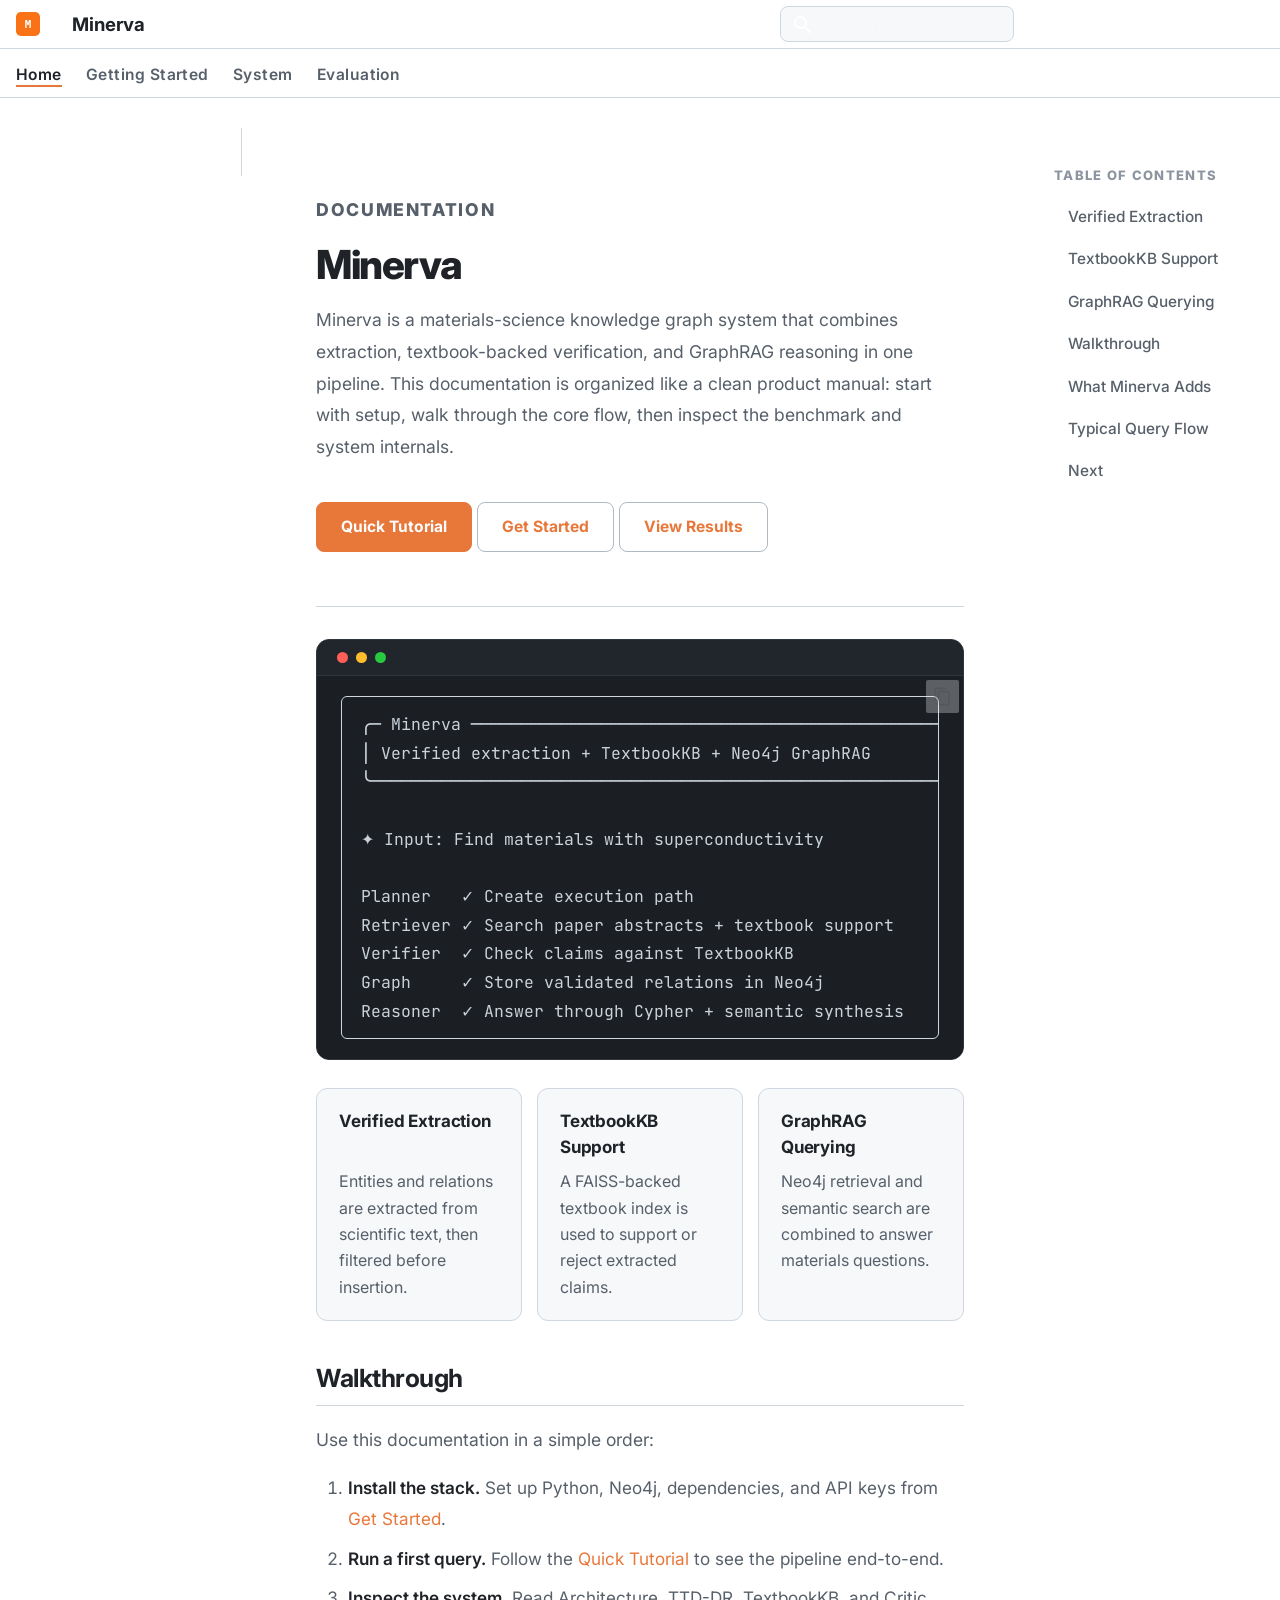
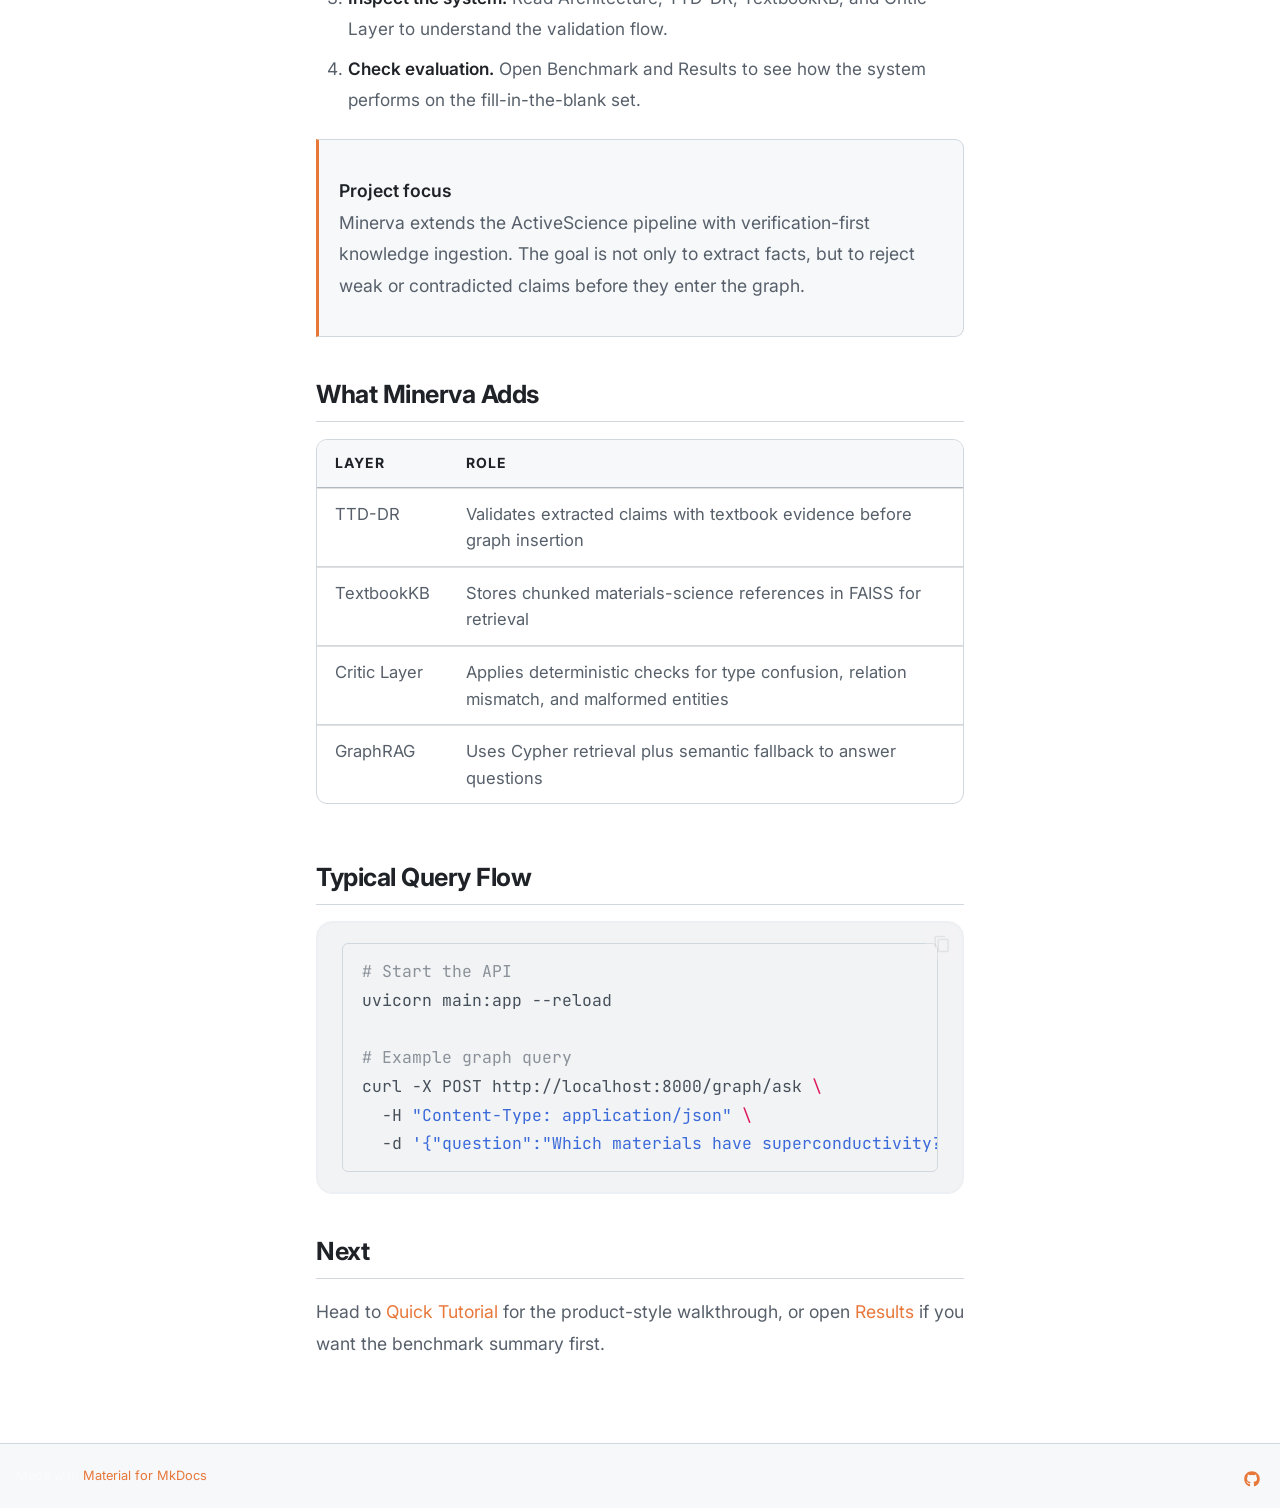
==== index.html @ 047b5519 "Deployed ece3af3 with MkDocs version: 1.6.1" ====
<!doctype html>
<html lang="en" class="no-js">
  <head>
    
      <meta charset="utf-8">
      <meta name="viewport" content="width=device-width,initial-scale=1">
      
        <meta name="description" content="Materials Science Knowledge Graph System">
      
      
      
        <link rel="canonical" href="https://snsevval.github.io/minerva-doc2-/">
      
      
      
        <link rel="next" href="quickstart/">
      
      
        
      
      
      <link rel="icon" href="assets/logo.svg">
      <meta name="generator" content="mkdocs-1.6.1, mkdocs-material-9.7.6">
    
    
      
        <title>Minerva</title>
      
    
    
      <link rel="stylesheet" href="assets/stylesheets/main.484c7ddc.min.css">
      
        
        <link rel="stylesheet" href="assets/stylesheets/palette.ab4e12ef.min.css">
      
      


    
    
      
    
    
      
        
        
        <link rel="preconnect" href="https://fonts.gstatic.com" crossorigin>
        <link rel="stylesheet" href="https://fonts.googleapis.com/css?family=Inter:300,300i,400,400i,700,700i%7CJetBrains+Mono:400,400i,700,700i&display=fallback">
        <style>:root{--md-text-font:"Inter";--md-code-font:"JetBrains Mono"}</style>
      
    
    
      <link rel="stylesheet" href="stylesheets/extra.css">
    
    <script>__md_scope=new URL(".",location),__md_hash=e=>[...e].reduce(((e,_)=>(e<<5)-e+_.charCodeAt(0)),0),__md_get=(e,_=localStorage,t=__md_scope)=>JSON.parse(_.getItem(t.pathname+"."+e)),__md_set=(e,_,t=localStorage,a=__md_scope)=>{try{t.setItem(a.pathname+"."+e,JSON.stringify(_))}catch(e){}}</script>
    
      

    
    
  </head>
  
  
    
    
      
    
    
    
    
    <body dir="ltr" data-md-color-scheme="default" data-md-color-primary="deep-orange" data-md-color-accent="deep-orange">
  
    
    <input class="md-toggle" data-md-toggle="drawer" type="checkbox" id="__drawer" autocomplete="off">
    <input class="md-toggle" data-md-toggle="search" type="checkbox" id="__search" autocomplete="off">
    <label class="md-overlay" for="__drawer"></label>
    <div data-md-component="skip">
      
        
        <a href="#minerva" class="md-skip">
          Skip to content
        </a>
      
    </div>
    <div data-md-component="announce">
      
    </div>
    
    
      

<header class="md-header" data-md-component="header">
  <nav class="md-header__inner md-grid" aria-label="Header">
    <a href="." title="Minerva" class="md-header__button md-logo" aria-label="Minerva" data-md-component="logo">
      
  <img src="assets/logo.svg" alt="logo">

    </a>
    <label class="md-header__button md-icon" for="__drawer">
      
      <svg xmlns="http://www.w3.org/2000/svg" viewBox="0 0 24 24"><path d="M3 6h18v2H3zm0 5h18v2H3zm0 5h18v2H3z"/></svg>
    </label>
    <div class="md-header__title" data-md-component="header-title">
      <div class="md-header__ellipsis">
        <div class="md-header__topic">
          <span class="md-ellipsis">
            Minerva
          </span>
        </div>
        <div class="md-header__topic" data-md-component="header-topic">
          <span class="md-ellipsis">
            
              Home
            
          </span>
        </div>
      </div>
    </div>
    
      
        <form class="md-header__option" data-md-component="palette">
  
    
    
    
    <input class="md-option" data-md-color-media="" data-md-color-scheme="default" data-md-color-primary="deep-orange" data-md-color-accent="deep-orange"  aria-label="Switch to dark mode"  type="radio" name="__palette" id="__palette_0">
    
      <label class="md-header__button md-icon" title="Switch to dark mode" for="__palette_1" hidden>
        <svg xmlns="http://www.w3.org/2000/svg" viewBox="0 0 24 24"><path d="M12 18c-.89 0-1.74-.2-2.5-.55C11.56 16.5 13 14.42 13 12s-1.44-4.5-3.5-5.45C10.26 6.2 11.11 6 12 6a6 6 0 0 1 6 6 6 6 0 0 1-6 6m8-9.31V4h-4.69L12 .69 8.69 4H4v4.69L.69 12 4 15.31V20h4.69L12 23.31 15.31 20H20v-4.69L23.31 12z"/></svg>
      </label>
    
  
    
    
    
    <input class="md-option" data-md-color-media="" data-md-color-scheme="slate" data-md-color-primary="deep-orange" data-md-color-accent="deep-orange"  aria-label="Switch to light mode"  type="radio" name="__palette" id="__palette_1">
    
      <label class="md-header__button md-icon" title="Switch to light mode" for="__palette_0" hidden>
        <svg xmlns="http://www.w3.org/2000/svg" viewBox="0 0 24 24"><path d="M12 8a4 4 0 0 0-4 4 4 4 0 0 0 4 4 4 4 0 0 0 4-4 4 4 0 0 0-4-4m0 10a6 6 0 0 1-6-6 6 6 0 0 1 6-6 6 6 0 0 1 6 6 6 6 0 0 1-6 6m8-9.31V4h-4.69L12 .69 8.69 4H4v4.69L.69 12 4 15.31V20h4.69L12 23.31 15.31 20H20v-4.69L23.31 12z"/></svg>
      </label>
    
  
</form>
      
    
    
      <script>var palette=__md_get("__palette");if(palette&&palette.color){if("(prefers-color-scheme)"===palette.color.media){var media=matchMedia("(prefers-color-scheme: light)"),input=document.querySelector(media.matches?"[data-md-color-media='(prefers-color-scheme: light)']":"[data-md-color-media='(prefers-color-scheme: dark)']");palette.color.media=input.getAttribute("data-md-color-media"),palette.color.scheme=input.getAttribute("data-md-color-scheme"),palette.color.primary=input.getAttribute("data-md-color-primary"),palette.color.accent=input.getAttribute("data-md-color-accent")}for(var[key,value]of Object.entries(palette.color))document.body.setAttribute("data-md-color-"+key,value)}</script>
    
    
    
      
      
        <label class="md-header__button md-icon" for="__search">
          
          <svg xmlns="http://www.w3.org/2000/svg" viewBox="0 0 24 24"><path d="M9.5 3A6.5 6.5 0 0 1 16 9.5c0 1.61-.59 3.09-1.56 4.23l.27.27h.79l5 5-1.5 1.5-5-5v-.79l-.27-.27A6.52 6.52 0 0 1 9.5 16 6.5 6.5 0 0 1 3 9.5 6.5 6.5 0 0 1 9.5 3m0 2C7 5 5 7 5 9.5S7 14 9.5 14 14 12 14 9.5 12 5 9.5 5"/></svg>
        </label>
        <div class="md-search" data-md-component="search" role="dialog">
  <label class="md-search__overlay" for="__search"></label>
  <div class="md-search__inner" role="search">
    <form class="md-search__form" name="search">
      <input type="text" class="md-search__input" name="query" aria-label="Search" placeholder="Search" autocapitalize="off" autocorrect="off" autocomplete="off" spellcheck="false" data-md-component="search-query" required>
      <label class="md-search__icon md-icon" for="__search">
        
        <svg xmlns="http://www.w3.org/2000/svg" viewBox="0 0 24 24"><path d="M9.5 3A6.5 6.5 0 0 1 16 9.5c0 1.61-.59 3.09-1.56 4.23l.27.27h.79l5 5-1.5 1.5-5-5v-.79l-.27-.27A6.52 6.52 0 0 1 9.5 16 6.5 6.5 0 0 1 3 9.5 6.5 6.5 0 0 1 9.5 3m0 2C7 5 5 7 5 9.5S7 14 9.5 14 14 12 14 9.5 12 5 9.5 5"/></svg>
        
        <svg xmlns="http://www.w3.org/2000/svg" viewBox="0 0 24 24"><path d="M20 11v2H8l5.5 5.5-1.42 1.42L4.16 12l7.92-7.92L13.5 5.5 8 11z"/></svg>
      </label>
      <nav class="md-search__options" aria-label="Search">
        
        <button type="reset" class="md-search__icon md-icon" title="Clear" aria-label="Clear" tabindex="-1">
          
          <svg xmlns="http://www.w3.org/2000/svg" viewBox="0 0 24 24"><path d="M19 6.41 17.59 5 12 10.59 6.41 5 5 6.41 10.59 12 5 17.59 6.41 19 12 13.41 17.59 19 19 17.59 13.41 12z"/></svg>
        </button>
      </nav>
      
        <div class="md-search__suggest" data-md-component="search-suggest"></div>
      
    </form>
    <div class="md-search__output">
      <div class="md-search__scrollwrap" tabindex="0" data-md-scrollfix>
        <div class="md-search-result" data-md-component="search-result">
          <div class="md-search-result__meta">
            Initializing search
          </div>
          <ol class="md-search-result__list" role="presentation"></ol>
        </div>
      </div>
    </div>
  </div>
</div>
      
    
    
      <div class="md-header__source">
        <a href="https://github.com/snsevval/scientific-literature-knowledge-graph" title="Go to repository" class="md-source" data-md-component="source">
  <div class="md-source__icon md-icon">
    
    <svg xmlns="http://www.w3.org/2000/svg" viewBox="0 0 448 512"><!--! Font Awesome Free 7.1.0 by @fontawesome - https://fontawesome.com License - https://fontawesome.com/license/free (Icons: CC BY 4.0, Fonts: SIL OFL 1.1, Code: MIT License) Copyright 2025 Fonticons, Inc.--><path d="M439.6 236.1 244 40.5c-5.4-5.5-12.8-8.5-20.4-8.5s-15 3-20.4 8.4L162.5 81l51.5 51.5c27.1-9.1 52.7 16.8 43.4 43.7l49.7 49.7c34.2-11.8 61.2 31 35.5 56.7-26.5 26.5-70.2-2.9-56-37.3L240.3 199v121.9c25.3 12.5 22.3 41.8 9.1 55-6.4 6.4-15.2 10.1-24.3 10.1s-17.8-3.6-24.3-10.1c-17.6-17.6-11.1-46.9 11.2-56v-123c-20.8-8.5-24.6-30.7-18.6-45L142.6 101 8.5 235.1C3 240.6 0 247.9 0 255.5s3 15 8.5 20.4l195.6 195.7c5.4 5.4 12.7 8.4 20.4 8.4s15-3 20.4-8.4l194.7-194.7c5.4-5.4 8.4-12.8 8.4-20.4s-3-15-8.4-20.4"/></svg>
  </div>
  <div class="md-source__repository">
    snsevval/minerva
  </div>
</a>
      </div>
    
  </nav>
  
</header>
    
    <div class="md-container" data-md-component="container">
      
      
        
          
            
<nav class="md-tabs" aria-label="Tabs" data-md-component="tabs">
  <div class="md-grid">
    <ul class="md-tabs__list">
      
        
  
  
  
    
  
  
    <li class="md-tabs__item md-tabs__item--active">
      <a href="." class="md-tabs__link">
        
  
  
    
  
  Home

      </a>
    </li>
  

      
        
  
  
  
  
    
    
      <li class="md-tabs__item">
        <a href="quickstart/" class="md-tabs__link">
          
  
  
  Getting Started

        </a>
      </li>
    
  

      
        
  
  
  
  
    
    
      <li class="md-tabs__item">
        <a href="system/architecture/" class="md-tabs__link">
          
  
  
  System

        </a>
      </li>
    
  

      
        
  
  
  
  
    
    
      <li class="md-tabs__item">
        <a href="evaluation/benchmark/" class="md-tabs__link">
          
  
  
  Evaluation

        </a>
      </li>
    
  

      
    </ul>
  </div>
</nav>
          
        
      
      <main class="md-main" data-md-component="main">
        <div class="md-main__inner md-grid">
          
            
              
              <div class="md-sidebar md-sidebar--primary" data-md-component="sidebar" data-md-type="navigation" >
                <div class="md-sidebar__scrollwrap">
                  <div class="md-sidebar__inner">
                    


  


<nav class="md-nav md-nav--primary md-nav--lifted" aria-label="Navigation" data-md-level="0">
  <label class="md-nav__title" for="__drawer">
    <a href="." title="Minerva" class="md-nav__button md-logo" aria-label="Minerva" data-md-component="logo">
      
  <img src="assets/logo.svg" alt="logo">

    </a>
    Minerva
  </label>
  
    <div class="md-nav__source">
      <a href="https://github.com/snsevval/scientific-literature-knowledge-graph" title="Go to repository" class="md-source" data-md-component="source">
  <div class="md-source__icon md-icon">
    
    <svg xmlns="http://www.w3.org/2000/svg" viewBox="0 0 448 512"><!--! Font Awesome Free 7.1.0 by @fontawesome - https://fontawesome.com License - https://fontawesome.com/license/free (Icons: CC BY 4.0, Fonts: SIL OFL 1.1, Code: MIT License) Copyright 2025 Fonticons, Inc.--><path d="M439.6 236.1 244 40.5c-5.4-5.5-12.8-8.5-20.4-8.5s-15 3-20.4 8.4L162.5 81l51.5 51.5c27.1-9.1 52.7 16.8 43.4 43.7l49.7 49.7c34.2-11.8 61.2 31 35.5 56.7-26.5 26.5-70.2-2.9-56-37.3L240.3 199v121.9c25.3 12.5 22.3 41.8 9.1 55-6.4 6.4-15.2 10.1-24.3 10.1s-17.8-3.6-24.3-10.1c-17.6-17.6-11.1-46.9 11.2-56v-123c-20.8-8.5-24.6-30.7-18.6-45L142.6 101 8.5 235.1C3 240.6 0 247.9 0 255.5s3 15 8.5 20.4l195.6 195.7c5.4 5.4 12.7 8.4 20.4 8.4s15-3 20.4-8.4l194.7-194.7c5.4-5.4 8.4-12.8 8.4-20.4s-3-15-8.4-20.4"/></svg>
  </div>
  <div class="md-source__repository">
    snsevval/minerva
  </div>
</a>
    </div>
  
  <ul class="md-nav__list" data-md-scrollfix>
    
      
      
  
  
    
  
  
  
    <li class="md-nav__item md-nav__item--active">
      
      <input class="md-nav__toggle md-toggle" type="checkbox" id="__toc">
      
      
        
      
      
        <label class="md-nav__link md-nav__link--active" for="__toc">
          
  
  
  <span class="md-ellipsis">
    
  
    Home
  

    
  </span>
  
  

          <span class="md-nav__icon md-icon"></span>
        </label>
      
      <a href="." class="md-nav__link md-nav__link--active">
        
  
  
  <span class="md-ellipsis">
    
  
    Home
  

    
  </span>
  
  

      </a>
      
        

<nav class="md-nav md-nav--secondary" aria-label="Table of contents">
  
  
  
    
  
  
    <label class="md-nav__title" for="__toc">
      <span class="md-nav__icon md-icon"></span>
      Table of contents
    </label>
    <ul class="md-nav__list" data-md-component="toc" data-md-scrollfix>
      
        <li class="md-nav__item">
  <a href="#verified-extraction" class="md-nav__link">
    <span class="md-ellipsis">
      
        Verified Extraction
      
    </span>
  </a>
  
</li>
      
        <li class="md-nav__item">
  <a href="#textbookkb-support" class="md-nav__link">
    <span class="md-ellipsis">
      
        TextbookKB Support
      
    </span>
  </a>
  
</li>
      
        <li class="md-nav__item">
  <a href="#graphrag-querying" class="md-nav__link">
    <span class="md-ellipsis">
      
        GraphRAG Querying
      
    </span>
  </a>
  
</li>
      
        <li class="md-nav__item">
  <a href="#walkthrough" class="md-nav__link">
    <span class="md-ellipsis">
      
        Walkthrough
      
    </span>
  </a>
  
</li>
      
        <li class="md-nav__item">
  <a href="#what-minerva-adds" class="md-nav__link">
    <span class="md-ellipsis">
      
        What Minerva Adds
      
    </span>
  </a>
  
</li>
      
        <li class="md-nav__item">
  <a href="#typical-query-flow" class="md-nav__link">
    <span class="md-ellipsis">
      
        Typical Query Flow
      
    </span>
  </a>
  
</li>
      
        <li class="md-nav__item">
  <a href="#next" class="md-nav__link">
    <span class="md-ellipsis">
      
        Next
      
    </span>
  </a>
  
</li>
      
    </ul>
  
</nav>
      
    </li>
  

    
      
      
  
  
  
  
    
    
    
    
      
      
        
      
    
    
    <li class="md-nav__item md-nav__item--nested">
      
        
        
          
        
        <input class="md-nav__toggle md-toggle md-toggle--indeterminate" type="checkbox" id="__nav_2" >
        
          
          <label class="md-nav__link" for="__nav_2" id="__nav_2_label" tabindex="0">
            
  
  
  <span class="md-ellipsis">
    
  
    Getting Started
  

    
  </span>
  
  

            <span class="md-nav__icon md-icon"></span>
          </label>
        
        <nav class="md-nav" data-md-level="1" aria-labelledby="__nav_2_label" aria-expanded="false">
          <label class="md-nav__title" for="__nav_2">
            <span class="md-nav__icon md-icon"></span>
            
  
    Getting Started
  

          </label>
          <ul class="md-nav__list" data-md-scrollfix>
            
              
                
  
  
  
  
    <li class="md-nav__item">
      <a href="quickstart/" class="md-nav__link">
        
  
  
  <span class="md-ellipsis">
    
  
    Quick Start
  

    
  </span>
  
  

      </a>
    </li>
  

              
            
              
                
  
  
  
  
    <li class="md-nav__item">
      <a href="installation/" class="md-nav__link">
        
  
  
  <span class="md-ellipsis">
    
  
    Installation
  

    
  </span>
  
  

      </a>
    </li>
  

              
            
          </ul>
        </nav>
      
    </li>
  

    
      
      
  
  
  
  
    
    
    
    
      
      
        
      
    
    
    <li class="md-nav__item md-nav__item--nested">
      
        
        
          
        
        <input class="md-nav__toggle md-toggle md-toggle--indeterminate" type="checkbox" id="__nav_3" >
        
          
          <label class="md-nav__link" for="__nav_3" id="__nav_3_label" tabindex="0">
            
  
  
  <span class="md-ellipsis">
    
  
    System
  

    
  </span>
  
  

            <span class="md-nav__icon md-icon"></span>
          </label>
        
        <nav class="md-nav" data-md-level="1" aria-labelledby="__nav_3_label" aria-expanded="false">
          <label class="md-nav__title" for="__nav_3">
            <span class="md-nav__icon md-icon"></span>
            
  
    System
  

          </label>
          <ul class="md-nav__list" data-md-scrollfix>
            
              
                
  
  
  
  
    <li class="md-nav__item">
      <a href="system/architecture/" class="md-nav__link">
        
  
  
  <span class="md-ellipsis">
    
  
    Architecture
  

    
  </span>
  
  

      </a>
    </li>
  

              
            
              
                
  
  
  
  
    <li class="md-nav__item">
      <a href="system/ttddr/" class="md-nav__link">
        
  
  
  <span class="md-ellipsis">
    
  
    TTD-DR
  

    
  </span>
  
  

      </a>
    </li>
  

              
            
              
                
  
  
  
  
    <li class="md-nav__item">
      <a href="system/textbookkb/" class="md-nav__link">
        
  
  
  <span class="md-ellipsis">
    
  
    TextbookKB
  

    
  </span>
  
  

      </a>
    </li>
  

              
            
              
                
  
  
  
  
    <li class="md-nav__item">
      <a href="system/critic/" class="md-nav__link">
        
  
  
  <span class="md-ellipsis">
    
  
    Critic Layer
  

    
  </span>
  
  

      </a>
    </li>
  

              
            
          </ul>
        </nav>
      
    </li>
  

    
      
      
  
  
  
  
    
    
    
    
      
      
        
      
    
    
    <li class="md-nav__item md-nav__item--nested">
      
        
        
          
        
        <input class="md-nav__toggle md-toggle md-toggle--indeterminate" type="checkbox" id="__nav_4" >
        
          
          <label class="md-nav__link" for="__nav_4" id="__nav_4_label" tabindex="0">
            
  
  
  <span class="md-ellipsis">
    
  
    Evaluation
  

    
  </span>
  
  

            <span class="md-nav__icon md-icon"></span>
          </label>
        
        <nav class="md-nav" data-md-level="1" aria-labelledby="__nav_4_label" aria-expanded="false">
          <label class="md-nav__title" for="__nav_4">
            <span class="md-nav__icon md-icon"></span>
            
  
    Evaluation
  

          </label>
          <ul class="md-nav__list" data-md-scrollfix>
            
              
                
  
  
  
  
    <li class="md-nav__item">
      <a href="evaluation/benchmark/" class="md-nav__link">
        
  
  
  <span class="md-ellipsis">
    
  
    Benchmark
  

    
  </span>
  
  

      </a>
    </li>
  

              
            
              
                
  
  
  
  
    <li class="md-nav__item">
      <a href="evaluation/results/" class="md-nav__link">
        
  
  
  <span class="md-ellipsis">
    
  
    Results
  

    
  </span>
  
  

      </a>
    </li>
  

              
            
              
                
  
  
  
  
    <li class="md-nav__item">
      <a href="evaluation/dataset/" class="md-nav__link">
        
  
  
  <span class="md-ellipsis">
    
  
    Dataset
  

    
  </span>
  
  

      </a>
    </li>
  

              
            
          </ul>
        </nav>
      
    </li>
  

    
  </ul>
</nav>
                  </div>
                </div>
              </div>
            
            
              
              <div class="md-sidebar md-sidebar--secondary" data-md-component="sidebar" data-md-type="toc" >
                <div class="md-sidebar__scrollwrap">
                  <div class="md-sidebar__inner">
                    

<nav class="md-nav md-nav--secondary" aria-label="Table of contents">
  
  
  
    
  
  
    <label class="md-nav__title" for="__toc">
      <span class="md-nav__icon md-icon"></span>
      Table of contents
    </label>
    <ul class="md-nav__list" data-md-component="toc" data-md-scrollfix>
      
        <li class="md-nav__item">
  <a href="#verified-extraction" class="md-nav__link">
    <span class="md-ellipsis">
      
        Verified Extraction
      
    </span>
  </a>
  
</li>
      
        <li class="md-nav__item">
  <a href="#textbookkb-support" class="md-nav__link">
    <span class="md-ellipsis">
      
        TextbookKB Support
      
    </span>
  </a>
  
</li>
      
        <li class="md-nav__item">
  <a href="#graphrag-querying" class="md-nav__link">
    <span class="md-ellipsis">
      
        GraphRAG Querying
      
    </span>
  </a>
  
</li>
      
        <li class="md-nav__item">
  <a href="#walkthrough" class="md-nav__link">
    <span class="md-ellipsis">
      
        Walkthrough
      
    </span>
  </a>
  
</li>
      
        <li class="md-nav__item">
  <a href="#what-minerva-adds" class="md-nav__link">
    <span class="md-ellipsis">
      
        What Minerva Adds
      
    </span>
  </a>
  
</li>
      
        <li class="md-nav__item">
  <a href="#typical-query-flow" class="md-nav__link">
    <span class="md-ellipsis">
      
        Typical Query Flow
      
    </span>
  </a>
  
</li>
      
        <li class="md-nav__item">
  <a href="#next" class="md-nav__link">
    <span class="md-ellipsis">
      
        Next
      
    </span>
  </a>
  
</li>
      
    </ul>
  
</nav>
                  </div>
                </div>
              </div>
            
          
          
            <div class="md-content" data-md-component="content">
              
              <article class="md-content__inner md-typeset">
                
                  



<div class="hero-doc">
<div class="hero-doc__eyebrow">
<p>Documentation</p>
</div>
<h1 id="minerva">Minerva<a class="headerlink" href="#minerva" title="Permanent link">&para;</a></h1>
<div class="hero-doc__lead">
<p>Minerva is a materials-science knowledge graph system that combines extraction, textbook-backed verification, and GraphRAG reasoning in one pipeline. This documentation is organized like a clean product manual: start with setup, walk through the core flow, then inspect the benchmark and system internals.</p>
</div>
<div class="doc-actions">
<p><a class="doc-btn doc-btn--primary" href="quickstart/">Quick Tutorial</a>
<a class="doc-btn" href="installation/">Get Started</a>
<a class="doc-btn" href="evaluation/results/">View Results</a></p>
</div>
</div>
<div class="terminal-card">
<div class="terminal-card__bar">
<span class="terminal-dot terminal-dot--warm"></span>
<span class="terminal-dot terminal-dot--hot"></span>
<span class="terminal-dot terminal-dot--dark"></span>
</div>
<div class="highlight"><pre><span></span><code><a id="__codelineno-0-1" name="__codelineno-0-1" href="#__codelineno-0-1"></a>╭─ Minerva ───────────────────────────────────────────────────────────────╮
<a id="__codelineno-0-2" name="__codelineno-0-2" href="#__codelineno-0-2"></a>│ Verified extraction + TextbookKB + Neo4j GraphRAG                     │
<a id="__codelineno-0-3" name="__codelineno-0-3" href="#__codelineno-0-3"></a>╰─────────────────────────────────────────────────────────────────────────╯
<a id="__codelineno-0-4" name="__codelineno-0-4" href="#__codelineno-0-4"></a>
<a id="__codelineno-0-5" name="__codelineno-0-5" href="#__codelineno-0-5"></a>✦ Input: Find materials with superconductivity
<a id="__codelineno-0-6" name="__codelineno-0-6" href="#__codelineno-0-6"></a>
<a id="__codelineno-0-7" name="__codelineno-0-7" href="#__codelineno-0-7"></a>Planner   ✓ Create execution path
<a id="__codelineno-0-8" name="__codelineno-0-8" href="#__codelineno-0-8"></a>Retriever ✓ Search paper abstracts + textbook support
<a id="__codelineno-0-9" name="__codelineno-0-9" href="#__codelineno-0-9"></a>Verifier  ✓ Check claims against TextbookKB
<a id="__codelineno-0-10" name="__codelineno-0-10" href="#__codelineno-0-10"></a>Graph     ✓ Store validated relations in Neo4j
<a id="__codelineno-0-11" name="__codelineno-0-11" href="#__codelineno-0-11"></a>Reasoner  ✓ Answer through Cypher + semantic synthesis
</code></pre></div>
</div>
<div class="quick-grid">
<div class="quick-card">
<h3 id="verified-extraction">Verified Extraction<a class="headerlink" href="#verified-extraction" title="Permanent link">&para;</a></h3>
<p>Entities and relations are extracted from scientific text, then filtered before insertion.</p>
</div>
<div class="quick-card">
<h3 id="textbookkb-support">TextbookKB Support<a class="headerlink" href="#textbookkb-support" title="Permanent link">&para;</a></h3>
<p>A FAISS-backed textbook index is used to support or reject extracted claims.</p>
</div>
<div class="quick-card">
<h3 id="graphrag-querying">GraphRAG Querying<a class="headerlink" href="#graphrag-querying" title="Permanent link">&para;</a></h3>
<p>Neo4j retrieval and semantic search are combined to answer materials questions.</p>
</div>
</div>
<h2 id="walkthrough">Walkthrough<a class="headerlink" href="#walkthrough" title="Permanent link">&para;</a></h2>
<p>Use this documentation in a simple order:</p>
<ol class="walk-list">
<li><strong>Install the stack.</strong> Set up Python, Neo4j, dependencies, and API keys from <a href="installation.md">Get Started</a>.</li>
<li><strong>Run a first query.</strong> Follow the <a href="quickstart.md">Quick Tutorial</a> to see the pipeline end-to-end.</li>
<li><strong>Inspect the system.</strong> Read Architecture, TTD-DR, TextbookKB, and Critic Layer to understand the validation flow.</li>
<li><strong>Check evaluation.</strong> Open Benchmark and Results to see how the system performs on the fill-in-the-blank set.</li>
</ol>

<div class="callout-soft">
<p><strong>Project focus</strong><br />
Minerva extends the ActiveScience pipeline with verification-first knowledge ingestion. The goal is not only to extract facts, but to reject weak or contradicted claims before they enter the graph.</p>
</div>
<h2 id="what-minerva-adds">What Minerva Adds<a class="headerlink" href="#what-minerva-adds" title="Permanent link">&para;</a></h2>
<table>
<thead>
<tr>
<th>Layer</th>
<th>Role</th>
</tr>
</thead>
<tbody>
<tr>
<td>TTD-DR</td>
<td>Validates extracted claims with textbook evidence before graph insertion</td>
</tr>
<tr>
<td>TextbookKB</td>
<td>Stores chunked materials-science references in FAISS for retrieval</td>
</tr>
<tr>
<td>Critic Layer</td>
<td>Applies deterministic checks for type confusion, relation mismatch, and malformed entities</td>
</tr>
<tr>
<td>GraphRAG</td>
<td>Uses Cypher retrieval plus semantic fallback to answer questions</td>
</tr>
</tbody>
</table>
<h2 id="typical-query-flow">Typical Query Flow<a class="headerlink" href="#typical-query-flow" title="Permanent link">&para;</a></h2>
<div class="highlight"><pre><span></span><code><a id="__codelineno-1-1" name="__codelineno-1-1" href="#__codelineno-1-1"></a><span class="c1"># Start the API</span>
<a id="__codelineno-1-2" name="__codelineno-1-2" href="#__codelineno-1-2"></a>uvicorn<span class="w"> </span>main:app<span class="w"> </span>--reload
<a id="__codelineno-1-3" name="__codelineno-1-3" href="#__codelineno-1-3"></a>
<a id="__codelineno-1-4" name="__codelineno-1-4" href="#__codelineno-1-4"></a><span class="c1"># Example graph query</span>
<a id="__codelineno-1-5" name="__codelineno-1-5" href="#__codelineno-1-5"></a>curl<span class="w"> </span>-X<span class="w"> </span>POST<span class="w"> </span>http://localhost:8000/graph/ask<span class="w"> </span><span class="se">\</span>
<a id="__codelineno-1-6" name="__codelineno-1-6" href="#__codelineno-1-6"></a><span class="w">  </span>-H<span class="w"> </span><span class="s2">&quot;Content-Type: application/json&quot;</span><span class="w"> </span><span class="se">\</span>
<a id="__codelineno-1-7" name="__codelineno-1-7" href="#__codelineno-1-7"></a><span class="w">  </span>-d<span class="w"> </span><span class="s1">&#39;{&quot;question&quot;:&quot;Which materials have superconductivity?&quot;}&#39;</span>
</code></pre></div>
<h2 id="next">Next<a class="headerlink" href="#next" title="Permanent link">&para;</a></h2>
<p>Head to <a href="quickstart/">Quick Tutorial</a> for the product-style walkthrough, or open <a href="evaluation/results/">Results</a> if you want the benchmark summary first.</p>












                
              </article>
            </div>
          
          
<script>var target=document.getElementById(location.hash.slice(1));target&&target.name&&(target.checked=target.name.startsWith("__tabbed_"))</script>
        </div>
        
          <button type="button" class="md-top md-icon" data-md-component="top" hidden>
  
  <svg xmlns="http://www.w3.org/2000/svg" viewBox="0 0 24 24"><path d="M13 20h-2V8l-5.5 5.5-1.42-1.42L12 4.16l7.92 7.92-1.42 1.42L13 8z"/></svg>
  Back to top
</button>
        
      </main>
      
        <footer class="md-footer">
  
  <div class="md-footer-meta md-typeset">
    <div class="md-footer-meta__inner md-grid">
      <div class="md-copyright">
  
  
    Made with
    <a href="https://squidfunk.github.io/mkdocs-material/" target="_blank" rel="noopener">
      Material for MkDocs
    </a>
  
</div>
      
        
<div class="md-social">
  
    
    
    
    
      
      
    
    <a href="https://github.com/snsevval/scientific-literature-knowledge-graph" target="_blank" rel="noopener" title="github.com" class="md-social__link">
      <svg xmlns="http://www.w3.org/2000/svg" viewBox="0 0 512 512"><!--! Font Awesome Free 7.1.0 by @fontawesome - https://fontawesome.com License - https://fontawesome.com/license/free (Icons: CC BY 4.0, Fonts: SIL OFL 1.1, Code: MIT License) Copyright 2025 Fonticons, Inc.--><path d="M173.9 397.4c0 2-2.3 3.6-5.2 3.6-3.3.3-5.6-1.3-5.6-3.6 0-2 2.3-3.6 5.2-3.6 3-.3 5.6 1.3 5.6 3.6m-31.1-4.5c-.7 2 1.3 4.3 4.3 4.9 2.6 1 5.6 0 6.2-2s-1.3-4.3-4.3-5.2c-2.6-.7-5.5.3-6.2 2.3m44.2-1.7c-2.9.7-4.9 2.6-4.6 4.9.3 2 2.9 3.3 5.9 2.6 2.9-.7 4.9-2.6 4.6-4.6-.3-1.9-3-3.2-5.9-2.9M252.8 8C114.1 8 8 113.3 8 252c0 110.9 69.8 205.8 169.5 239.2 12.8 2.3 17.3-5.6 17.3-12.1 0-6.2-.3-40.4-.3-61.4 0 0-70 15-84.7-29.8 0 0-11.4-29.1-27.8-36.6 0 0-22.9-15.7 1.6-15.4 0 0 24.9 2 38.6 25.8 21.9 38.6 58.6 27.5 72.9 20.9 2.3-16 8.8-27.1 16-33.7-55.9-6.2-112.3-14.3-112.3-110.5 0-27.5 7.6-41.3 23.6-58.9-2.6-6.5-11.1-33.3 2.6-67.9 20.9-6.5 69 27 69 27 20-5.6 41.5-8.5 62.8-8.5s42.8 2.9 62.8 8.5c0 0 48.1-33.6 69-27 13.7 34.7 5.2 61.4 2.6 67.9 16 17.7 25.8 31.5 25.8 58.9 0 96.5-58.9 104.2-114.8 110.5 9.2 7.9 17 22.9 17 46.4 0 33.7-.3 75.4-.3 83.6 0 6.5 4.6 14.4 17.3 12.1C436.2 457.8 504 362.9 504 252 504 113.3 391.5 8 252.8 8M105.2 352.9c-1.3 1-1 3.3.7 5.2 1.6 1.6 3.9 2.3 5.2 1 1.3-1 1-3.3-.7-5.2-1.6-1.6-3.9-2.3-5.2-1m-10.8-8.1c-.7 1.3.3 2.9 2.3 3.9 1.6 1 3.6.7 4.3-.7.7-1.3-.3-2.9-2.3-3.9-2-.6-3.6-.3-4.3.7m32.4 35.6c-1.6 1.3-1 4.3 1.3 6.2 2.3 2.3 5.2 2.6 6.5 1 1.3-1.3.7-4.3-1.3-6.2-2.2-2.3-5.2-2.6-6.5-1m-11.4-14.7c-1.6 1-1.6 3.6 0 5.9s4.3 3.3 5.6 2.3c1.6-1.3 1.6-3.9 0-6.2-1.4-2.3-4-3.3-5.6-2"/></svg>
    </a>
  
</div>
      
    </div>
  </div>
</footer>
      
    </div>
    <div class="md-dialog" data-md-component="dialog">
      <div class="md-dialog__inner md-typeset"></div>
    </div>
    
    
    
      
      
      <script id="__config" type="application/json">{"annotate": null, "base": ".", "features": ["navigation.tabs", "navigation.sections", "navigation.expand", "navigation.top", "navigation.instant", "search.highlight", "search.suggest", "content.code.copy", "content.code.annotate", "toc.follow"], "search": "assets/javascripts/workers/search.2c215733.min.js", "tags": null, "translations": {"clipboard.copied": "Copied to clipboard", "clipboard.copy": "Copy to clipboard", "search.result.more.one": "1 more on this page", "search.result.more.other": "# more on this page", "search.result.none": "No matching documents", "search.result.one": "1 matching document", "search.result.other": "# matching documents", "search.result.placeholder": "Type to start searching", "search.result.term.missing": "Missing", "select.version": "Select version"}, "version": null}</script>
    
    
      <script src="assets/javascripts/bundle.79ae519e.min.js"></script>
      
    
  </body>
</html>
---- assets/stylesheets/main.484c7ddc.min.css ----
@charset "UTF-8";html{-webkit-text-size-adjust:none;-moz-text-size-adjust:none;text-size-adjust:none;box-sizing:border-box}*,:after,:before{box-sizing:inherit}@media (prefers-reduced-motion){*,:after,:before{transition:none!important}}body{margin:0}a,button,input,label{-webkit-tap-highlight-color:transparent}a{color:inherit;text-decoration:none}hr{border:0;box-sizing:initial;display:block;height:.05rem;overflow:visible;padding:0}small{font-size:80%}sub,sup{line-height:1em}img{border-style:none}table{border-collapse:initial;border-spacing:0}td,th{font-weight:400;vertical-align:top}button{background:#0000;border:0;font-family:inherit;font-size:inherit;margin:0;padding:0}input{border:0;outline:none}:root{--md-primary-fg-color:#4051b5;--md-primary-fg-color--light:#5d6cc0;--md-primary-fg-color--dark:#303fa1;--md-primary-bg-color:#fff;--md-primary-bg-color--light:#ffffffb3;--md-accent-fg-color:#526cfe;--md-accent-fg-color--transparent:#526cfe1a;--md-accent-bg-color:#fff;--md-accent-bg-color--light:#ffffffb3}[data-md-color-scheme=default]{color-scheme:light}[data-md-color-scheme=default] img[src$="#gh-dark-mode-only"],[data-md-color-scheme=default] img[src$="#only-dark"]{display:none}:root,[data-md-color-scheme=default]{--md-hue:225deg;--md-default-fg-color:#000000de;--md-default-fg-color--light:#0000008a;--md-default-fg-color--lighter:#00000052;--md-default-fg-color--lightest:#00000012;--md-default-bg-color:#fff;--md-default-bg-color--light:#ffffffb3;--md-default-bg-color--lighter:#ffffff4d;--md-default-bg-color--lightest:#ffffff1f;--md-code-fg-color:#36464e;--md-code-bg-color:#f5f5f5;--md-code-bg-color--light:#f5f5f5b3;--md-code-bg-color--lighter:#f5f5f54d;--md-code-hl-color:#4287ff;--md-code-hl-color--light:#4287ff1a;--md-code-hl-number-color:#d52a2a;--md-code-hl-special-color:#db1457;--md-code-hl-function-color:#a846b9;--md-code-hl-constant-color:#6e59d9;--md-code-hl-keyword-color:#3f6ec6;--md-code-hl-string-color:#1c7d4d;--md-code-hl-name-color:var(--md-code-fg-color);--md-code-hl-operator-color:var(--md-default-fg-color--light);--md-code-hl-punctuation-color:var(--md-default-fg-color--light);--md-code-hl-comment-color:var(--md-default-fg-color--light);--md-code-hl-generic-color:var(--md-default-fg-color--light);--md-code-hl-variable-color:var(--md-default-fg-color--light);--md-typeset-color:var(--md-default-fg-color);--md-typeset-a-color:var(--md-primary-fg-color);--md-typeset-del-color:#f5503d26;--md-typeset-ins-color:#0bd57026;--md-typeset-kbd-color:#fafafa;--md-typeset-kbd-accent-color:#fff;--md-typeset-kbd-border-color:#b8b8b8;--md-typeset-mark-color:#ffff0080;--md-typeset-table-color:#0000001f;--md-typeset-table-color--light:rgba(0,0,0,.035);--md-admonition-fg-color:var(--md-default-fg-color);--md-admonition-bg-color:var(--md-default-bg-color);--md-warning-fg-color:#000000de;--md-warning-bg-color:#ff9;--md-footer-fg-color:#fff;--md-footer-fg-color--light:#ffffffb3;--md-footer-fg-color--lighter:#ffffff73;--md-footer-bg-color:#000000de;--md-footer-bg-color--dark:#00000052;--md-shadow-z1:0 0.2rem 0.5rem #0000000d,0 0 0.05rem #0000001a;--md-shadow-z2:0 0.2rem 0.5rem #0000001a,0 0 0.05rem #00000040;--md-shadow-z3:0 0.2rem 0.5rem #0003,0 0 0.05rem #00000059}.md-icon svg{fill:currentcolor;display:block;height:1.2rem;width:1.2rem}body{-webkit-font-smoothing:antialiased;-moz-osx-font-smoothing:grayscale;--md-text-font-family:var(--md-text-font,_),-apple-system,BlinkMacSystemFont,Helvetica,Arial,sans-serif;--md-code-font-family:var(--md-code-font,_),SFMono-Regular,Consolas,Menlo,monospace}aside,body,input{font-feature-settings:"kern","liga";color:var(--md-typeset-color);font-family:var(--md-text-font-family)}code,kbd,pre{font-feature-settings:"kern";font-family:var(--md-code-font-family)}:root{--md-typeset-table-sort-icon:url('data:image/svg+xml;charset=utf-8,<svg xmlns="http://www.w3.org/2000/svg" viewBox="0 0 24 24"><path d="m18 21-4-4h3V7h-3l4-4 4 4h-3v10h3M2 19v-2h10v2M2 13v-2h7v2M2 7V5h4v2z"/></svg>');--md-typeset-table-sort-icon--asc:url('data:image/svg+xml;charset=utf-8,<svg xmlns="http://www.w3.org/2000/svg" viewBox="0 0 24 24"><path d="M19 17h3l-4 4-4-4h3V3h2M2 17h10v2H2M6 5v2H2V5m0 6h7v2H2z"/></svg>');--md-typeset-table-sort-icon--desc:url('data:image/svg+xml;charset=utf-8,<svg xmlns="http://www.w3.org/2000/svg" viewBox="0 0 24 24"><path d="M19 7h3l-4-4-4 4h3v14h2M2 17h10v2H2M6 5v2H2V5m0 6h7v2H2z"/></svg>')}.md-typeset{-webkit-print-color-adjust:exact;color-adjust:exact;font-size:.8rem;line-height:1.6;overflow-wrap:break-word}@media print{.md-typeset{font-size:.68rem}}.md-typeset blockquote,.md-typeset dl,.md-typeset figure,.md-typeset ol,.md-typeset pre,.md-typeset ul{margin-bottom:1em;margin-top:1em}.md-typeset h1{color:var(--md-default-fg-color--light);font-size:2em;line-height:1.3;margin:0 0 1.25em}.md-typeset h1,.md-typeset h2{font-weight:300;letter-spacing:-.01em}.md-typeset h2{font-size:1.5625em;line-height:1.4;margin:1.6em 0 .64em}.md-typeset h3{font-size:1.25em;font-weight:400;letter-spacing:-.01em;line-height:1.5;margin:1.6em 0 .8em}.md-typeset h2+h3{margin-top:.8em}.md-typeset h4{font-weight:700;letter-spacing:-.01em;margin:1em 0}.md-typeset h5,.md-typeset h6{color:var(--md-default-fg-color--light);font-size:.8em;font-weight:700;letter-spacing:-.01em;margin:1.25em 0}.md-typeset h5{text-transform:uppercase}.md-typeset h5 code{text-transform:none}.md-typeset hr{border-bottom:.05rem solid var(--md-default-fg-color--lightest);display:flow-root;margin:1.5em 0}.md-typeset a{color:var(--md-typeset-a-color);word-break:break-word}.md-typeset a,.md-typeset a:before{transition:color 125ms}.md-typeset a:focus,.md-typeset a:hover{color:var(--md-accent-fg-color)}.md-typeset a:focus code,.md-typeset a:hover code{background-color:var(--md-accent-fg-color--transparent);color:var(--md-accent-fg-color)}.md-typeset a code{color:var(--md-typeset-a-color)}.md-typeset a.focus-visible{outline-color:var(--md-accent-fg-color);outline-offset:.2rem}.md-typeset code,.md-typeset kbd,.md-typeset pre{color:var(--md-code-fg-color);direction:ltr;font-variant-ligatures:none;transition:background-color 125ms}@media print{.md-typeset code,.md-typeset kbd,.md-typeset pre{white-space:pre-wrap}}.md-typeset code{background-color:var(--md-code-bg-color);border-radius:.1rem;-webkit-box-decoration-break:clone;box-decoration-break:clone;font-size:.85em;padding:0 .2941176471em;transition:color 125ms,background-color 125ms;word-break:break-word}.md-typeset code:not(.focus-visible){-webkit-tap-highlight-color:transparent;outline:none}.md-typeset pre{display:flow-root;line-height:1.4;position:relative}.md-typeset pre>code{-webkit-box-decoration-break:slice;box-decoration-break:slice;box-shadow:none;display:block;margin:0;outline-color:var(--md-accent-fg-color);overflow:auto;padding:.7720588235em 1.1764705882em;scrollbar-color:var(--md-default-fg-color--lighter) #0000;scrollbar-width:thin;touch-action:auto;word-break:normal}.md-typeset pre>code:hover{scrollbar-color:var(--md-accent-fg-color) #0000}.md-typeset pre>code::-webkit-scrollbar{height:.2rem;width:.2rem}.md-typeset pre>code::-webkit-scrollbar-thumb{background-color:var(--md-default-fg-color--lighter)}.md-typeset pre>code::-webkit-scrollbar-thumb:hover{background-color:var(--md-accent-fg-color)}.md-typeset kbd{background-color:var(--md-typeset-kbd-color);border-radius:.1rem;box-shadow:0 .1rem 0 .05rem var(--md-typeset-kbd-border-color),0 .1rem 0 var(--md-typeset-kbd-border-color),0 -.1rem .2rem var(--md-typeset-kbd-accent-color) inset;color:var(--md-default-fg-color);display:inline-block;font-size:.75em;padding:0 .6666666667em;vertical-align:text-top;word-break:break-word}.md-typeset mark{background-color:var(--md-typeset-mark-color);-webkit-box-decoration-break:clone;box-decoration-break:clone;color:inherit;word-break:break-word}.md-typeset abbr{cursor:help;text-decoration:none}.md-typeset [data-preview],.md-typeset abbr{border-bottom:.05rem dotted var(--md-default-fg-color--light)}.md-typeset small{opacity:.75}[dir=ltr] .md-typeset sub,[dir=ltr] .md-typeset sup{margin-left:.078125em}[dir=rtl] .md-typeset sub,[dir=rtl] .md-typeset sup{margin-right:.078125em}[dir=ltr] .md-typeset blockquote{padding-left:.6rem}[dir=rtl] .md-typeset blockquote{padding-right:.6rem}[dir=ltr] .md-typeset blockquote{border-left:.2rem solid var(--md-default-fg-color--lighter)}[dir=rtl] .md-typeset blockquote{border-right:.2rem solid var(--md-default-fg-color--lighter)}.md-typeset blockquote{color:var(--md-default-fg-color--light);margin-left:0;margin-right:0}.md-typeset ul{list-style-type:disc}.md-typeset ul[type]{list-style-type:revert-layer}[dir=ltr] .md-typeset ol,[dir=ltr] .md-typeset ul{margin-left:.625em}[dir=rtl] .md-typeset ol,[dir=rtl] .md-typeset ul{margin-right:.625em}.md-typeset ol,.md-typeset ul{padding:0}.md-typeset ol:not([hidden]),.md-typeset ul:not([hidden]){display:flow-root}.md-typeset ol ol,.md-typeset ul ol{list-style-type:lower-alpha}.md-typeset ol ol ol,.md-typeset ul ol ol{list-style-type:lower-roman}.md-typeset ol ol ol ol,.md-typeset ul ol ol ol{list-style-type:upper-alpha}.md-typeset ol ol ol ol ol,.md-typeset ul ol ol ol ol{list-style-type:upper-roman}.md-typeset ol[type],.md-typeset ul[type]{list-style-type:revert-layer}[dir=ltr] .md-typeset ol li,[dir=ltr] .md-typeset ul li{margin-left:1.25em}[dir=rtl] .md-typeset ol li,[dir=rtl] .md-typeset ul li{margin-right:1.25em}.md-typeset ol li,.md-typeset ul li{margin-bottom:.5em}.md-typeset ol li blockquote,.md-typeset ol li p,.md-typeset ul li blockquote,.md-typeset ul li p{margin:.5em 0}.md-typeset ol li:last-child,.md-typeset ul li:last-child{margin-bottom:0}[dir=ltr] .md-typeset ol li ol,[dir=ltr] .md-typeset ol li ul,[dir=ltr] .md-typeset ul li ol,[dir=ltr] .md-typeset ul li ul{margin-left:.625em}[dir=rtl] .md-typeset ol li ol,[dir=rtl] .md-typeset ol li ul,[dir=rtl] .md-typeset ul li ol,[dir=rtl] .md-typeset ul li ul{margin-right:.625em}.md-typeset ol li ol,.md-typeset ol li ul,.md-typeset ul li ol,.md-typeset ul li ul{margin-bottom:.5em;margin-top:.5em}[dir=ltr] .md-typeset dd{margin-left:1.875em}[dir=rtl] .md-typeset dd{margin-right:1.875em}.md-typeset dd{margin-bottom:1.5em;margin-top:1em}.md-typeset img,.md-typeset svg,.md-typeset video{height:auto;max-width:100%}.md-typeset img[align=left]{margin:1em 1em 1em 0}.md-typeset img[align=right]{margin:1em 0 1em 1em}.md-typeset img[align]:only-child{margin-top:0}.md-typeset figure{display:flow-root;margin:1em auto;max-width:100%;text-align:center;width:fit-content}.md-typeset figure img{display:block;margin:0 auto}.md-typeset figcaption{font-style:italic;margin:1em auto;max-width:24rem}.md-typeset iframe{max-width:100%}.md-typeset table:not([class]){background-color:var(--md-default-bg-color);border:.05rem solid var(--md-typeset-table-color);border-radius:.1rem;display:inline-block;font-size:.64rem;max-width:100%;overflow:auto;touch-action:auto}@media print{.md-typeset table:not([class]){display:table}}.md-typeset table:not([class])+*{margin-top:1.5em}.md-typeset table:not([class]) td>:first-child,.md-typeset table:not([class]) th>:first-child{margin-top:0}.md-typeset table:not([class]) td>:last-child,.md-typeset table:not([class]) th>:last-child{margin-bottom:0}.md-typeset table:not([class]) td:not([align]),.md-typeset table:not([class]) th:not([align]){text-align:left}[dir=rtl] .md-typeset table:not([class]) td:not([align]),[dir=rtl] .md-typeset table:not([class]) th:not([align]){text-align:right}.md-typeset table:not([class]) th{font-weight:700;min-width:5rem;padding:.9375em 1.25em;vertical-align:top}.md-typeset table:not([class]) td{border-top:.05rem solid var(--md-typeset-table-color);padding:.9375em 1.25em;vertical-align:top}.md-typeset table:not([class]) tbody tr{transition:background-color 125ms}.md-typeset table:not([class]) tbody tr:hover{background-color:var(--md-typeset-table-color--light);box-shadow:0 .05rem 0 var(--md-default-bg-color) inset}.md-typeset table:not([class]) a{word-break:normal}.md-typeset table th[role=columnheader]{cursor:pointer}[dir=ltr] .md-typeset table th[role=columnheader]:after{margin-left:.5em}[dir=rtl] .md-typeset table th[role=columnheader]:after{margin-right:.5em}.md-typeset table th[role=columnheader]:after{content:"";display:inline-block;height:1.2em;-webkit-mask-image:var(--md-typeset-table-sort-icon);mask-image:var(--md-typeset-table-sort-icon);-webkit-mask-repeat:no-repeat;mask-repeat:no-repeat;-webkit-mask-size:contain;mask-size:contain;transition:background-color 125ms;vertical-align:text-bottom;width:1.2em}.md-typeset table th[role=columnheader]:hover:after{background-color:var(--md-default-fg-color--lighter)}.md-typeset table th[role=columnheader][aria-sort=ascending]:after{background-color:var(--md-default-fg-color--light);-webkit-mask-image:var(--md-typeset-table-sort-icon--asc);mask-image:var(--md-typeset-table-sort-icon--asc)}.md-typeset table th[role=columnheader][aria-sort=descending]:after{background-color:var(--md-default-fg-color--light);-webkit-mask-image:var(--md-typeset-table-sort-icon--desc);mask-image:var(--md-typeset-table-sort-icon--desc)}.md-typeset__scrollwrap{margin:1em -.8rem;overflow-x:auto;touch-action:auto}.md-typeset__table{display:inline-block;margin-bottom:.5em;padding:0 .8rem}@media print{.md-typeset__table{display:block}}html .md-typeset__table table{display:table;margin:0;overflow:hidden;width:100%}@media screen and (max-width:44.984375em){.md-content__inner>pre{margin:1em -.8rem}.md-content__inner>pre code{border-radius:0}}.md-typeset .md-author{border-radius:100%;display:block;flex-shrink:0;height:1.6rem;overflow:hidden;position:relative;transition:color 125ms,transform 125ms;width:1.6rem}.md-typeset .md-author img{display:block}.md-typeset .md-author--more{background:var(--md-default-fg-color--lightest);color:var(--md-default-fg-color--lighter);font-size:.6rem;font-weight:700;line-height:1.6rem;text-align:center}.md-typeset .md-author--long{height:2.4rem;width:2.4rem}.md-typeset a.md-author{transform:scale(1)}.md-typeset a.md-author img{border-radius:100%;filter:grayscale(100%) opacity(75%);transition:filter 125ms}.md-typeset a.md-author:focus,.md-typeset a.md-author:hover{transform:scale(1.1);z-index:1}.md-typeset a.md-author:focus img,.md-typeset a.md-author:hover img{filter:grayscale(0)}.md-banner{background-color:var(--md-footer-bg-color);color:var(--md-footer-fg-color);overflow:auto}@media print{.md-banner{display:none}}.md-banner--warning{background-color:var(--md-warning-bg-color);color:var(--md-warning-fg-color)}.md-banner__inner{font-size:.7rem;margin:.6rem auto;padding:0 .8rem}[dir=ltr] .md-banner__button{float:right}[dir=rtl] .md-banner__button{float:left}.md-banner__button{color:inherit;cursor:pointer;transition:opacity .25s}.no-js .md-banner__button{display:none}.md-banner__button:hover{opacity:.7}html{font-size:125%;height:100%;overflow-x:hidden}@media screen and (min-width:100em){html{font-size:137.5%}}@media screen and (min-width:125em){html{font-size:150%}}body{background-color:var(--md-default-bg-color);display:flex;flex-direction:column;font-size:.5rem;min-height:100%;position:relative;width:100%}@media print{body{display:block}}@media screen and (max-width:59.984375em){body[data-md-scrolllock]{position:fixed}}.md-grid{margin-left:auto;margin-right:auto;max-width:61rem}.md-container{display:flex;flex-direction:column;flex-grow:1}@media print{.md-container{display:block}}.md-main{flex-grow:1}.md-main__inner{display:flex;height:100%;margin-top:1.5rem}.md-ellipsis{overflow:hidden;text-overflow:ellipsis}.md-toggle{display:none}.md-option{height:0;opacity:0;position:absolute;width:0}.md-option:checked+label:not([hidden]){display:block}.md-option.focus-visible+label{outline-color:var(--md-accent-fg-color);outline-style:auto}.md-skip{background-color:var(--md-default-fg-color);border-radius:.1rem;color:var(--md-default-bg-color);font-size:.64rem;margin:.5rem;opacity:0;outline-color:var(--md-accent-fg-color);padding:.3rem .5rem;position:fixed;transform:translateY(.4rem);z-index:-1}.md-skip:focus{opacity:1;transform:translateY(0);transition:transform .25s cubic-bezier(.4,0,.2,1),opacity 175ms 75ms;z-index:10}@page{margin:25mm}:root{--md-clipboard-icon:url('data:image/svg+xml;charset=utf-8,<svg xmlns="http://www.w3.org/2000/svg" viewBox="0 0 24 24"><path d="M19 21H8V7h11m0-2H8a2 2 0 0 0-2 2v14a2 2 0 0 0 2 2h11a2 2 0 0 0 2-2V7a2 2 0 0 0-2-2m-3-4H4a2 2 0 0 0-2 2v14h2V3h12z"/></svg>')}.md-clipboard{border-radius:.1rem;color:var(--md-default-fg-color--lightest);cursor:pointer;height:1.5em;outline-color:var(--md-accent-fg-color);outline-offset:.1rem;transition:color .25s;width:1.5em;z-index:1}@media print{.md-clipboard{display:none}}.md-clipboard:not(.focus-visible){-webkit-tap-highlight-color:transparent;outline:none}:hover>.md-clipboard{color:var(--md-default-fg-color--light)}.md-clipboard:focus,.md-clipboard:hover{color:var(--md-accent-fg-color)}.md-clipboard:after{background-color:currentcolor;content:"";display:block;height:1.125em;margin:0 auto;-webkit-mask-image:var(--md-clipboard-icon);mask-image:var(--md-clipboard-icon);-webkit-mask-position:center;mask-position:center;-webkit-mask-repeat:no-repeat;mask-repeat:no-repeat;-webkit-mask-size:contain;mask-size:contain;width:1.125em}.md-clipboard--inline{cursor:pointer}.md-clipboard--inline code{transition:color .25s,background-color .25s}.md-clipboard--inline:focus code,.md-clipboard--inline:hover code{background-color:var(--md-accent-fg-color--transparent);color:var(--md-accent-fg-color)}:root{--md-code-select-icon:url('data:image/svg+xml;charset=utf-8,<svg xmlns="http://www.w3.org/2000/svg" viewBox="0 0 24 24"><path d="M19 19h-4v2h4c1.1 0 2-.9 2-2v-4h-2m0-12h-4v2h4v4h2V5c0-1.1-.9-2-2-2M5 5h4V3H5c-1.1 0-2 .9-2 2v4h2m0 6H3v4c0 1.1.9 2 2 2h4v-2H5zm2-4h2v2H7zm4 0h2v2h-2zm4 0h2v2h-2zM7 7h2v2H7zm4 0h2v2h-2zm4 0h2v2h-2zm-8 8h2v2H7zm4 0h2v2h-2zm4 0h2v2h-2z"/></svg>');--md-code-copy-icon:url('data:image/svg+xml;charset=utf-8,<svg xmlns="http://www.w3.org/2000/svg" viewBox="0 0 24 24"><path d="M19 21H8V7h11m0-2H8a2 2 0 0 0-2 2v14a2 2 0 0 0 2 2h11a2 2 0 0 0 2-2V7a2 2 0 0 0-2-2m-3-4H4a2 2 0 0 0-2 2v14h2V3h12z"/></svg>')}.md-typeset .md-code__content{display:grid}.md-code__nav{background-color:var(--md-code-bg-color--lighter);border-radius:.1rem;display:flex;gap:.2rem;padding:.2rem;position:absolute;right:.25em;top:.25em;transition:background-color .25s;z-index:1}:hover>.md-code__nav{background-color:var(--md-code-bg-color--light)}.md-code__button{color:var(--md-default-fg-color--lightest);cursor:pointer;display:block;height:1.5em;outline-color:var(--md-accent-fg-color);outline-offset:.1rem;transition:color .25s;width:1.5em}:hover>*>.md-code__button{color:var(--md-default-fg-color--light)}.md-code__button.focus-visible,.md-code__button:hover{color:var(--md-accent-fg-color)}.md-code__button--active{color:var(--md-default-fg-color)!important}.md-code__button:after{background-color:currentcolor;content:"";display:block;height:1.125em;margin:0 auto;-webkit-mask-position:center;mask-position:center;-webkit-mask-repeat:no-repeat;mask-repeat:no-repeat;-webkit-mask-size:contain;mask-size:contain;width:1.125em}.md-code__button[data-md-type=select]:after{-webkit-mask-image:var(--md-code-select-icon);mask-image:var(--md-code-select-icon)}.md-code__button[data-md-type=copy]:after{-webkit-mask-image:var(--md-code-copy-icon);mask-image:var(--md-code-copy-icon)}@keyframes consent{0%{opacity:0;transform:translateY(100%)}to{opacity:1;transform:translateY(0)}}@keyframes overlay{0%{opacity:0}to{opacity:1}}.md-consent__overlay{animation:overlay .25s both;-webkit-backdrop-filter:blur(.1rem);backdrop-filter:blur(.1rem);background-color:#0000008a;height:100%;opacity:1;position:fixed;top:0;width:100%;z-index:5}.md-consent__inner{animation:consent .5s cubic-bezier(.1,.7,.1,1) both;background-color:var(--md-default-bg-color);border:0;border-radius:.1rem;bottom:0;box-shadow:0 0 .2rem #0000001a,0 .2rem .4rem #0003;max-height:100%;overflow:auto;padding:0;position:fixed;width:100%;z-index:5}.md-consent__form{padding:.8rem}.md-consent__settings{display:none;margin:1em 0}input:checked+.md-consent__settings{display:block}.md-consent__controls{margin-bottom:.8rem}.md-typeset .md-consent__controls .md-button{display:inline}@media screen and (max-width:44.984375em){.md-typeset .md-consent__controls .md-button{display:block;margin-top:.4rem;text-align:center;width:100%}}.md-consent label{cursor:pointer}.md-content{flex-grow:1;min-width:0}.md-content__inner{margin:0 .8rem 1.2rem;padding-top:.6rem}@media screen and (min-width:76.25em){[dir=ltr] .md-sidebar--primary:not([hidden])~.md-content>.md-content__inner{margin-left:1.2rem}[dir=ltr] .md-sidebar--secondary:not([hidden])~.md-content>.md-content__inner,[dir=rtl] .md-sidebar--primary:not([hidden])~.md-content>.md-content__inner{margin-right:1.2rem}[dir=rtl] .md-sidebar--secondary:not([hidden])~.md-content>.md-content__inner{margin-left:1.2rem}}.md-content__inner:before{content:"";display:block;height:.4rem}.md-content__inner>:last-child{margin-bottom:0}[dir=ltr] .md-content__button{float:right}[dir=rtl] .md-content__button{float:left}[dir=ltr] .md-content__button{margin-left:.4rem}[dir=rtl] .md-content__button{margin-right:.4rem}.md-content__button{margin:.4rem 0;padding:0}@media print{.md-content__button{display:none}}.md-typeset .md-content__button{color:var(--md-default-fg-color--lighter)}.md-content__button svg{display:inline;vertical-align:top}[dir=rtl] .md-content__button svg{transform:scaleX(-1)}[dir=ltr] .md-dialog{right:.8rem}[dir=rtl] .md-dialog{left:.8rem}.md-dialog{background-color:var(--md-default-fg-color);border-radius:.1rem;bottom:.8rem;box-shadow:var(--md-shadow-z3);min-width:11.1rem;opacity:0;padding:.4rem .6rem;pointer-events:none;position:fixed;transform:translateY(100%);transition:transform 0ms .4s,opacity .4s;z-index:4}@media print{.md-dialog{display:none}}.md-dialog--active{opacity:1;pointer-events:auto;transform:translateY(0);transition:transform .4s cubic-bezier(.075,.85,.175,1),opacity .4s}.md-dialog__inner{color:var(--md-default-bg-color);font-size:.7rem}.md-feedback{margin:2em 0 1em;text-align:center}.md-feedback fieldset{border:none;margin:0;padding:0}.md-feedback__title{font-weight:700;margin:1em auto}.md-feedback__inner{position:relative}.md-feedback__list{display:flex;flex-wrap:wrap;place-content:baseline center;position:relative}.md-feedback__list:hover .md-icon:not(:disabled){color:var(--md-default-fg-color--lighter)}:disabled .md-feedback__list{min-height:1.8rem}.md-feedback__icon{color:var(--md-default-fg-color--light);cursor:pointer;flex-shrink:0;margin:0 .1rem;transition:color 125ms}.md-feedback__icon:not(:disabled).md-icon:hover{color:var(--md-accent-fg-color)}.md-feedback__icon:disabled{color:var(--md-default-fg-color--lightest);pointer-events:none}.md-feedback__note{opacity:0;position:relative;transform:translateY(.4rem);transition:transform .4s cubic-bezier(.1,.7,.1,1),opacity .15s}.md-feedback__note>*{margin:0 auto;max-width:16rem}:disabled .md-feedback__note{opacity:1;transform:translateY(0)}@media print{.md-feedback{display:none}}.md-footer{background-color:var(--md-footer-bg-color);color:var(--md-footer-fg-color)}@media print{.md-footer{display:none}}.md-footer__inner{justify-content:space-between;overflow:auto;padding:.2rem}.md-footer__inner:not([hidden]){display:flex}.md-footer__link{align-items:end;display:flex;flex-grow:0.01;margin-bottom:.4rem;margin-top:1rem;max-width:100%;outline-color:var(--md-accent-fg-color);overflow:hidden;transition:opacity .25s}.md-footer__link:focus,.md-footer__link:hover{opacity:.7}[dir=rtl] .md-footer__link svg{transform:scaleX(-1)}@media screen and (max-width:44.984375em){.md-footer__link--prev{flex-shrink:0}.md-footer__link--prev .md-footer__title{display:none}}[dir=ltr] .md-footer__link--next{margin-left:auto}[dir=rtl] .md-footer__link--next{margin-right:auto}.md-footer__link--next{text-align:right}[dir=rtl] .md-footer__link--next{text-align:left}.md-footer__title{flex-grow:1;font-size:.9rem;margin-bottom:.7rem;max-width:calc(100% - 2.4rem);padding:0 1rem;white-space:nowrap}.md-footer__button{margin:.2rem;padding:.4rem}.md-footer__direction{font-size:.64rem;opacity:.7}.md-footer-meta{background-color:var(--md-footer-bg-color--dark)}.md-footer-meta__inner{display:flex;flex-wrap:wrap;justify-content:space-between;padding:.2rem}html .md-footer-meta.md-typeset a{color:var(--md-footer-fg-color--light)}html .md-footer-meta.md-typeset a:focus,html .md-footer-meta.md-typeset a:hover{color:var(--md-footer-fg-color)}.md-copyright{color:var(--md-footer-fg-color--lighter);font-size:.64rem;margin:auto .6rem;padding:.4rem 0;width:100%}@media screen and (min-width:45em){.md-copyright{width:auto}}.md-copyright__highlight{color:var(--md-footer-fg-color--light)}.md-social{display:inline-flex;gap:.2rem;margin:0 .4rem;padding:.2rem 0 .6rem}@media screen and (min-width:45em){.md-social{padding:.6rem 0}}.md-social__link{display:inline-block;height:1.6rem;text-align:center;width:1.6rem}.md-social__link:before{line-height:1.9}.md-social__link svg{fill:currentcolor;max-height:.8rem;vertical-align:-25%}.md-typeset .md-button{border:.1rem solid;border-radius:.1rem;color:var(--md-primary-fg-color);cursor:pointer;display:inline-block;font-weight:700;padding:.625em 2em;transition:color 125ms,background-color 125ms,border-color 125ms}.md-typeset .md-button--primary{background-color:var(--md-primary-fg-color);border-color:var(--md-primary-fg-color);color:var(--md-primary-bg-color)}.md-typeset .md-button:focus,.md-typeset .md-button:hover{background-color:var(--md-accent-fg-color);border-color:var(--md-accent-fg-color);color:var(--md-accent-bg-color)}[dir=ltr] .md-typeset .md-input{border-top-left-radius:.1rem}[dir=ltr] .md-typeset .md-input,[dir=rtl] .md-typeset .md-input{border-top-right-radius:.1rem}[dir=rtl] .md-typeset .md-input{border-top-left-radius:.1rem}.md-typeset .md-input{border-bottom:.1rem solid var(--md-default-fg-color--lighter);box-shadow:var(--md-shadow-z1);font-size:.8rem;height:1.8rem;padding:0 .6rem;transition:border .25s,box-shadow .25s}.md-typeset .md-input:focus,.md-typeset .md-input:hover{border-bottom-color:var(--md-accent-fg-color);box-shadow:var(--md-shadow-z2)}.md-typeset .md-input--stretch{width:100%}.md-header{background-color:var(--md-primary-fg-color);box-shadow:0 0 .2rem #0000,0 .2rem .4rem #0000;color:var(--md-primary-bg-color);display:block;left:0;position:sticky;right:0;top:0;z-index:4}@media print{.md-header{display:none}}.md-header[hidden]{transform:translateY(-100%);transition:transform .25s cubic-bezier(.8,0,.6,1),box-shadow .25s}.md-header--shadow{box-shadow:0 0 .2rem #0000001a,0 .2rem .4rem #0003;transition:transform .25s cubic-bezier(.1,.7,.1,1),box-shadow .25s}.md-header__inner{align-items:center;display:flex;padding:0 .2rem}.md-header__button{color:currentcolor;cursor:pointer;margin:.2rem;outline-color:var(--md-accent-fg-color);padding:.4rem;position:relative;transition:opacity .25s;vertical-align:middle;z-index:1}.md-header__button:hover{opacity:.7}.md-header__button:not([hidden]){display:inline-block}.md-header__button:not(.focus-visible){-webkit-tap-highlight-color:transparent;outline:none}.md-header__button.md-logo{margin:.2rem;padding:.4rem}@media screen and (max-width:76.234375em){.md-header__button.md-logo{display:none}}.md-header__button.md-logo img,.md-header__button.md-logo svg{fill:currentcolor;display:block;height:1.2rem;width:auto}@media screen and (min-width:60em){.md-header__button[for=__search]{display:none}}.no-js .md-header__button[for=__search]{display:none}[dir=rtl] .md-header__button[for=__search] svg{transform:scaleX(-1)}@media screen and (min-width:76.25em){.md-header__button[for=__drawer]{display:none}}.md-header__topic{display:flex;max-width:100%;position:absolute;transition:transform .4s cubic-bezier(.1,.7,.1,1),opacity .15s;white-space:nowrap}.md-header__topic+.md-header__topic{opacity:0;pointer-events:none;transform:translateX(1.25rem);transition:transform .4s cubic-bezier(1,.7,.1,.1),opacity .15s;z-index:-1}[dir=rtl] .md-header__topic+.md-header__topic{transform:translateX(-1.25rem)}.md-header__topic:first-child{font-weight:700}[dir=ltr] .md-header__title{margin-left:1rem;margin-right:.4rem}[dir=rtl] .md-header__title{margin-left:.4rem;margin-right:1rem}.md-header__title{flex-grow:1;font-size:.9rem;height:2.4rem;line-height:2.4rem}.md-header__title--active .md-header__topic{opacity:0;pointer-events:none;transform:translateX(-1.25rem);transition:transform .4s cubic-bezier(1,.7,.1,.1),opacity .15s;z-index:-1}[dir=rtl] .md-header__title--active .md-header__topic{transform:translateX(1.25rem)}.md-header__title--active .md-header__topic+.md-header__topic{opacity:1;pointer-events:auto;transform:translateX(0);transition:transform .4s cubic-bezier(.1,.7,.1,1),opacity .15s;z-index:0}.md-header__title>.md-header__ellipsis{height:100%;position:relative;width:100%}.md-header__option{display:flex;flex-shrink:0;max-width:100%;transition:max-width 0ms .25s,opacity .25s .25s;white-space:nowrap}[data-md-toggle=search]:checked~.md-header .md-header__option{max-width:0;opacity:0;transition:max-width 0ms,opacity 0ms}.md-header__option>input{bottom:0}.md-header__source{display:none}@media screen and (min-width:60em){[dir=ltr] .md-header__source{margin-left:1rem}[dir=rtl] .md-header__source{margin-right:1rem}.md-header__source{display:block;max-width:11.7rem;width:11.7rem}}@media screen and (min-width:76.25em){[dir=ltr] .md-header__source{margin-left:1.4rem}[dir=rtl] .md-header__source{margin-right:1.4rem}}.md-meta{color:var(--md-default-fg-color--light);font-size:.7rem;line-height:1.3}.md-meta__list{display:inline-flex;flex-wrap:wrap;list-style:none;margin:0;padding:0}.md-meta__item:not(:last-child):after{content:"·";margin-left:.2rem;margin-right:.2rem}.md-meta__link{color:var(--md-typeset-a-color)}.md-meta__link:focus,.md-meta__link:hover{color:var(--md-accent-fg-color)}.md-draft{background-color:#ff1744;border-radius:.125em;color:#fff;display:inline-block;font-weight:700;padding-left:.5714285714em;padding-right:.5714285714em}:root{--md-nav-icon--prev:url('data:image/svg+xml;charset=utf-8,<svg xmlns="http://www.w3.org/2000/svg" viewBox="0 0 24 24"><path d="M20 11v2H8l5.5 5.5-1.42 1.42L4.16 12l7.92-7.92L13.5 5.5 8 11z"/></svg>');--md-nav-icon--next:url('data:image/svg+xml;charset=utf-8,<svg xmlns="http://www.w3.org/2000/svg" viewBox="0 0 24 24"><path d="M8.59 16.58 13.17 12 8.59 7.41 10 6l6 6-6 6z"/></svg>');--md-toc-icon:url('data:image/svg+xml;charset=utf-8,<svg xmlns="http://www.w3.org/2000/svg" viewBox="0 0 24 24"><path d="M3 9h14V7H3zm0 4h14v-2H3zm0 4h14v-2H3zm16 0h2v-2h-2zm0-10v2h2V7zm0 6h2v-2h-2z"/></svg>')}.md-nav{font-size:.7rem;line-height:1.3}.md-nav__title{color:var(--md-default-fg-color--light);display:block;font-weight:700;overflow:hidden;padding:0 .6rem;text-overflow:ellipsis}.md-nav__title .md-nav__button{display:none}.md-nav__title .md-nav__button img{height:100%;width:auto}.md-nav__title .md-nav__button.md-logo img,.md-nav__title .md-nav__button.md-logo svg{fill:currentcolor;display:block;height:2.4rem;max-width:100%;object-fit:contain;width:auto}.md-nav__list{list-style:none;margin:0;padding:0}.md-nav__link{align-items:flex-start;display:flex;gap:.4rem;margin-top:.625em;scroll-snap-align:start;transition:color 125ms}.md-nav__link--passed,.md-nav__link--passed code{color:var(--md-default-fg-color--light)}.md-nav__item .md-nav__link--active,.md-nav__item .md-nav__link--active code{color:var(--md-typeset-a-color)}.md-nav__link .md-ellipsis{position:relative}.md-nav__link .md-ellipsis code{word-break:normal}[dir=ltr] .md-nav__link .md-icon:last-child{margin-left:auto}[dir=rtl] .md-nav__link .md-icon:last-child{margin-right:auto}.md-nav__link .md-typeset{font-size:.7rem;line-height:1.3}.md-nav__link svg{fill:currentcolor;flex-shrink:0;height:1.3em;position:relative}.md-nav__link[for]:focus,.md-nav__link[for]:hover,.md-nav__link[href]:focus,.md-nav__link[href]:hover{color:var(--md-accent-fg-color);cursor:pointer}.md-nav__link[for]:focus code,.md-nav__link[for]:hover code,.md-nav__link[href]:focus code,.md-nav__link[href]:hover code{background-color:var(--md-accent-fg-color--transparent);color:var(--md-accent-fg-color)}.md-nav__link.focus-visible{outline-color:var(--md-accent-fg-color);outline-offset:.2rem}.md-nav--primary .md-nav__link[for=__toc]{display:none}.md-nav--primary .md-nav__link[for=__toc] .md-icon:after{background-color:currentcolor;display:block;height:100%;-webkit-mask-image:var(--md-toc-icon);mask-image:var(--md-toc-icon);width:100%}.md-nav--primary .md-nav__link[for=__toc]~.md-nav{display:none}.md-nav__container>.md-nav__link{margin-top:0}.md-nav__container>.md-nav__link:first-child{flex-grow:1;min-width:0}.md-nav__icon{flex-shrink:0}.md-nav__source{display:none}@media screen and (max-width:76.234375em){.md-nav--primary,.md-nav--primary .md-nav{background-color:var(--md-default-bg-color);display:flex;flex-direction:column;height:100%;left:0;position:absolute;right:0;top:0;z-index:1}.md-nav--primary .md-nav__item,.md-nav--primary .md-nav__title{font-size:.8rem;line-height:1.5}.md-nav--primary .md-nav__title{background-color:var(--md-default-fg-color--lightest);color:var(--md-default-fg-color--light);cursor:pointer;height:5.6rem;line-height:2.4rem;padding:3rem .8rem .2rem;position:relative;white-space:nowrap}[dir=ltr] .md-nav--primary .md-nav__title .md-nav__icon{left:.4rem}[dir=rtl] .md-nav--primary .md-nav__title .md-nav__icon{right:.4rem}.md-nav--primary .md-nav__title .md-nav__icon{display:block;height:1.2rem;margin:.2rem;position:absolute;top:.4rem;width:1.2rem}.md-nav--primary .md-nav__title .md-nav__icon:after{background-color:currentcolor;content:"";display:block;height:100%;-webkit-mask-image:var(--md-nav-icon--prev);mask-image:var(--md-nav-icon--prev);-webkit-mask-position:center;mask-position:center;-webkit-mask-repeat:no-repeat;mask-repeat:no-repeat;-webkit-mask-size:contain;mask-size:contain;width:100%}.md-nav--primary .md-nav__title~.md-nav__list{background-color:var(--md-default-bg-color);box-shadow:0 .05rem 0 var(--md-default-fg-color--lightest) inset;overflow-y:auto;scroll-snap-type:y mandatory;touch-action:pan-y}.md-nav--primary .md-nav__title~.md-nav__list>:first-child{border-top:0}.md-nav--primary .md-nav__title[for=__drawer]{background-color:var(--md-primary-fg-color);color:var(--md-primary-bg-color);font-weight:700}.md-nav--primary .md-nav__title .md-logo{display:block;left:.2rem;margin:.2rem;padding:.4rem;position:absolute;right:.2rem;top:.2rem}.md-nav--primary .md-nav__list{flex:1}.md-nav--primary .md-nav__item{border-top:.05rem solid var(--md-default-fg-color--lightest)}.md-nav--primary .md-nav__item--active>.md-nav__link{color:var(--md-typeset-a-color)}.md-nav--primary .md-nav__item--active>.md-nav__link:focus,.md-nav--primary .md-nav__item--active>.md-nav__link:hover{color:var(--md-accent-fg-color)}.md-nav--primary .md-nav__link{margin-top:0;padding:.6rem .8rem}.md-nav--primary .md-nav__link svg{margin-top:.1em}.md-nav--primary .md-nav__link>.md-nav__link{padding:0}[dir=ltr] .md-nav--primary .md-nav__link .md-nav__icon{margin-right:-.2rem}[dir=rtl] .md-nav--primary .md-nav__link .md-nav__icon{margin-left:-.2rem}.md-nav--primary .md-nav__link .md-nav__icon{font-size:1.2rem;height:1.2rem;width:1.2rem}.md-nav--primary .md-nav__link .md-nav__icon:after{background-color:currentcolor;content:"";display:block;height:100%;-webkit-mask-image:var(--md-nav-icon--next);mask-image:var(--md-nav-icon--next);-webkit-mask-position:center;mask-position:center;-webkit-mask-repeat:no-repeat;mask-repeat:no-repeat;-webkit-mask-size:contain;mask-size:contain;width:100%}[dir=rtl] .md-nav--primary .md-nav__icon:after{transform:scale(-1)}.md-nav--primary .md-nav--secondary .md-nav{background-color:initial;position:static}[dir=ltr] .md-nav--primary .md-nav--secondary .md-nav .md-nav__link{padding-left:1.4rem}[dir=rtl] .md-nav--primary .md-nav--secondary .md-nav .md-nav__link{padding-right:1.4rem}[dir=ltr] .md-nav--primary .md-nav--secondary .md-nav .md-nav .md-nav__link{padding-left:2rem}[dir=rtl] .md-nav--primary .md-nav--secondary .md-nav .md-nav .md-nav__link{padding-right:2rem}[dir=ltr] .md-nav--primary .md-nav--secondary .md-nav .md-nav .md-nav .md-nav__link{padding-left:2.6rem}[dir=rtl] .md-nav--primary .md-nav--secondary .md-nav .md-nav .md-nav .md-nav__link{padding-right:2.6rem}[dir=ltr] .md-nav--primary .md-nav--secondary .md-nav .md-nav .md-nav .md-nav .md-nav__link{padding-left:3.2rem}[dir=rtl] .md-nav--primary .md-nav--secondary .md-nav .md-nav .md-nav .md-nav .md-nav__link{padding-right:3.2rem}.md-nav--secondary{background-color:initial}.md-nav__toggle~.md-nav{display:flex;opacity:0;transform:translateX(100%);transition:transform .25s cubic-bezier(.8,0,.6,1),opacity 125ms 50ms}[dir=rtl] .md-nav__toggle~.md-nav{transform:translateX(-100%)}.md-nav__toggle:checked~.md-nav{opacity:1;transform:translateX(0);transition:transform .25s cubic-bezier(.4,0,.2,1),opacity 125ms 125ms}.md-nav__toggle:checked~.md-nav>.md-nav__list{backface-visibility:hidden}}@media screen and (max-width:59.984375em){.md-nav--primary .md-nav__link[for=__toc]{display:flex}.md-nav--primary .md-nav__link[for=__toc] .md-icon:after{content:""}.md-nav--primary .md-nav__link[for=__toc]+.md-nav__link{display:none}.md-nav--primary .md-nav__link[for=__toc]~.md-nav{display:flex}.md-nav__source{background-color:var(--md-primary-fg-color--dark);color:var(--md-primary-bg-color);display:block;padding:0 .2rem}}@media screen and (min-width:60em) and (max-width:76.234375em){.md-nav--integrated .md-nav__link[for=__toc]{display:flex}.md-nav--integrated .md-nav__link[for=__toc] .md-icon:after{content:""}.md-nav--integrated .md-nav__link[for=__toc]+.md-nav__link{display:none}.md-nav--integrated .md-nav__link[for=__toc]~.md-nav{display:flex}}@media screen and (min-width:60em){.md-nav{margin-bottom:-.4rem}.md-nav--secondary .md-nav__title{background:var(--md-default-bg-color);box-shadow:0 0 .4rem .4rem var(--md-default-bg-color);position:sticky;top:0;z-index:1}.md-nav--secondary .md-nav__title[for=__toc]{scroll-snap-align:start}.md-nav--secondary .md-nav__title .md-nav__icon{display:none}[dir=ltr] .md-nav--secondary .md-nav__list{padding-left:.6rem}[dir=rtl] .md-nav--secondary .md-nav__list{padding-right:.6rem}.md-nav--secondary .md-nav__list{padding-bottom:.4rem}[dir=ltr] .md-nav--secondary .md-nav__item>.md-nav__link{margin-right:.4rem}[dir=rtl] .md-nav--secondary .md-nav__item>.md-nav__link{margin-left:.4rem}}@media screen and (min-width:76.25em){.md-nav{margin-bottom:-.4rem;transition:max-height .25s cubic-bezier(.86,0,.07,1)}.md-nav--primary .md-nav__title{background:var(--md-default-bg-color);box-shadow:0 0 .4rem .4rem var(--md-default-bg-color);position:sticky;top:0;z-index:1}.md-nav--primary .md-nav__title[for=__drawer]{scroll-snap-align:start}.md-nav--primary .md-nav__title .md-nav__icon{display:none}[dir=ltr] .md-nav--primary .md-nav__list{padding-left:.6rem}[dir=rtl] .md-nav--primary .md-nav__list{padding-right:.6rem}.md-nav--primary .md-nav__list{padding-bottom:.4rem}[dir=ltr] .md-nav--primary .md-nav__item>.md-nav__link{margin-right:.4rem}[dir=rtl] .md-nav--primary .md-nav__item>.md-nav__link{margin-left:.4rem}.md-nav__toggle~.md-nav{display:grid;grid-template-rows:minmax(.4rem,0fr);opacity:0;transition:grid-template-rows .25s cubic-bezier(.86,0,.07,1),opacity .25s,visibility 0ms .25s;visibility:collapse}.md-nav__toggle~.md-nav>.md-nav__list{overflow:hidden}.md-nav__toggle.md-toggle--indeterminate~.md-nav,.md-nav__toggle:checked~.md-nav{grid-template-rows:minmax(.4rem,1fr);opacity:1;transition:grid-template-rows .25s cubic-bezier(.86,0,.07,1),opacity .15s .1s,visibility 0ms;visibility:visible}.md-nav__toggle.md-toggle--indeterminate~.md-nav{transition:none}.md-nav__item--nested>.md-nav>.md-nav__title{display:none}.md-nav__item--section{display:block;margin:1.25em 0}.md-nav__item--section:last-child{margin-bottom:0}.md-nav__item--section>.md-nav__link{font-weight:700}.md-nav__item--section>.md-nav__link[for]{color:var(--md-default-fg-color--light)}.md-nav__item--section>.md-nav__link:not(.md-nav__container){pointer-events:none}.md-nav__item--section>.md-nav__link .md-icon,.md-nav__item--section>.md-nav__link>[for]{display:none}[dir=ltr] .md-nav__item--section>.md-nav{margin-left:-.6rem}[dir=rtl] .md-nav__item--section>.md-nav{margin-right:-.6rem}.md-nav__item--section>.md-nav{display:block;opacity:1;visibility:visible}.md-nav__item--section>.md-nav>.md-nav__list>.md-nav__item{padding:0}.md-nav__icon{border-radius:100%;height:.9rem;transition:background-color .25s;width:.9rem}.md-nav__icon:hover{background-color:var(--md-accent-fg-color--transparent)}.md-nav__icon:after{background-color:currentcolor;border-radius:100%;content:"";display:inline-block;height:100%;-webkit-mask-image:var(--md-nav-icon--next);mask-image:var(--md-nav-icon--next);-webkit-mask-position:center;mask-position:center;-webkit-mask-repeat:no-repeat;mask-repeat:no-repeat;-webkit-mask-size:contain;mask-size:contain;transition:transform .25s;vertical-align:-.1rem;width:100%}[dir=rtl] .md-nav__icon:after{transform:rotate(180deg)}.md-nav__item--nested .md-nav__toggle:checked~.md-nav__link .md-nav__icon:after,.md-nav__item--nested .md-toggle--indeterminate~.md-nav__link .md-nav__icon:after{transform:rotate(90deg)}.md-nav--lifted>.md-nav__list>.md-nav__item,.md-nav--lifted>.md-nav__title{display:none}.md-nav--lifted>.md-nav__list>.md-nav__item--active{display:block}.md-nav--lifted>.md-nav__list>.md-nav__item--active>.md-nav__link{background:var(--md-default-bg-color);box-shadow:0 0 .4rem .4rem var(--md-default-bg-color);margin-top:0;position:sticky;top:0;z-index:1}.md-nav--lifted>.md-nav__list>.md-nav__item--active>.md-nav__link:not(.md-nav__container){pointer-events:none}.md-nav--lifted>.md-nav__list>.md-nav__item--active.md-nav__item--section{margin:0}[dir=ltr] .md-nav--lifted>.md-nav__list>.md-nav__item>.md-nav:not(.md-nav--secondary){margin-left:-.6rem}[dir=rtl] .md-nav--lifted>.md-nav__list>.md-nav__item>.md-nav:not(.md-nav--secondary){margin-right:-.6rem}.md-nav--lifted>.md-nav__list>.md-nav__item>[for]{color:var(--md-default-fg-color--light)}.md-nav--lifted .md-nav[data-md-level="1"]{grid-template-rows:minmax(.4rem,1fr);opacity:1;visibility:visible}[dir=ltr] .md-nav--integrated>.md-nav__list>.md-nav__item--active .md-nav--secondary{border-left:.05rem solid var(--md-primary-fg-color)}[dir=rtl] .md-nav--integrated>.md-nav__list>.md-nav__item--active .md-nav--secondary{border-right:.05rem solid var(--md-primary-fg-color)}.md-nav--integrated>.md-nav__list>.md-nav__item--active .md-nav--secondary{display:block;margin-bottom:1.25em;opacity:1;visibility:visible}.md-nav--integrated>.md-nav__list>.md-nav__item--active .md-nav--secondary>.md-nav__list{overflow:visible;padding-bottom:0}.md-nav--integrated>.md-nav__list>.md-nav__item--active .md-nav--secondary>.md-nav__title{display:none}}.md-pagination{font-size:.8rem;font-weight:700;gap:.4rem}.md-pagination,.md-pagination>*{align-items:center;display:flex;justify-content:center}.md-pagination>*{border-radius:.2rem;height:1.8rem;min-width:1.8rem;text-align:center}.md-pagination__current{background-color:var(--md-default-fg-color--lightest);color:var(--md-default-fg-color--light)}.md-pagination__link{transition:color 125ms,background-color 125ms}.md-pagination__link:focus,.md-pagination__link:hover{background-color:var(--md-accent-fg-color--transparent);color:var(--md-accent-fg-color)}.md-pagination__link:focus svg,.md-pagination__link:hover svg{color:var(--md-accent-fg-color)}.md-pagination__link.focus-visible{outline-color:var(--md-accent-fg-color);outline-offset:.2rem}.md-pagination__link svg{fill:currentcolor;color:var(--md-default-fg-color--lighter);display:block;max-height:100%;width:1.2rem}:root{--md-path-icon:url('data:image/svg+xml;charset=utf-8,<svg xmlns="http://www.w3.org/2000/svg" viewBox="0 0 24 24"><path d="M8.59 16.58 13.17 12 8.59 7.41 10 6l6 6-6 6z"/></svg>')}.md-path{font-size:.7rem;margin:0 .8rem;overflow:auto;padding-top:1.2rem}.md-path:not([hidden]){display:block}@media screen and (min-width:76.25em){.md-path{margin:0 1.2rem}}.md-path__list{align-items:center;display:flex;gap:.2rem;list-style:none;margin:0;padding:0}.md-path__item:not(:first-child){display:inline-flex;gap:.2rem;white-space:nowrap}.md-path__item:not(:first-child):before{background-color:var(--md-default-fg-color--lighter);content:"";display:inline;height:.8rem;-webkit-mask-image:var(--md-path-icon);mask-image:var(--md-path-icon);width:.8rem}.md-path__link{align-items:center;color:var(--md-default-fg-color--light);display:flex}.md-path__link:focus,.md-path__link:hover{color:var(--md-accent-fg-color)}:root{--md-post-pin-icon:url('data:image/svg+xml;charset=utf-8,<svg xmlns="http://www.w3.org/2000/svg" viewBox="0 0 24 24"><path d="M16 12V4h1V2H7v2h1v8l-2 2v2h5.2v6h1.6v-6H18v-2z"/></svg>')}.md-post__back{border-bottom:.05rem solid var(--md-default-fg-color--lightest);margin-bottom:1.2rem;padding-bottom:1.2rem}@media screen and (max-width:76.234375em){.md-post__back{display:none}}[dir=rtl] .md-post__back svg{transform:scaleX(-1)}.md-post__authors{display:flex;flex-direction:column;gap:.6rem;margin:0 .6rem 1.2rem}.md-post .md-post__meta a{transition:color 125ms}.md-post .md-post__meta a:focus,.md-post .md-post__meta a:hover{color:var(--md-accent-fg-color)}.md-post__title{color:var(--md-default-fg-color--light);font-weight:700}.md-post--excerpt{margin-bottom:3.2rem}.md-post--excerpt .md-post__header{align-items:center;display:flex;gap:.6rem;min-height:1.6rem}.md-post--excerpt .md-post__authors{align-items:center;display:inline-flex;flex-direction:row;gap:.2rem;margin:0;min-height:2.4rem}[dir=ltr] .md-post--excerpt .md-post__meta .md-meta__list{margin-right:.4rem}[dir=rtl] .md-post--excerpt .md-post__meta .md-meta__list{margin-left:.4rem}.md-post--excerpt .md-post__content>:first-child{--md-scroll-margin:6rem;margin-top:0}.md-post>.md-nav--secondary{margin:1em 0}.md-pin{background:var(--md-default-fg-color--lightest);border-radius:1rem;margin-top:-.05rem;padding:.2rem}.md-pin:after{background-color:currentcolor;content:"";display:block;height:.6rem;margin:0 auto;-webkit-mask-image:var(--md-post-pin-icon);mask-image:var(--md-post-pin-icon);-webkit-mask-position:center;mask-position:center;-webkit-mask-repeat:no-repeat;mask-repeat:no-repeat;-webkit-mask-size:contain;mask-size:contain;width:.6rem}.md-profile{align-items:center;display:flex;font-size:.7rem;gap:.6rem;line-height:1.4;width:100%}.md-profile__description{flex-grow:1}.md-content--post{display:flex}@media screen and (max-width:76.234375em){.md-content--post{flex-flow:column-reverse}}.md-content--post>.md-content__inner{flex-grow:1;min-width:0}@media screen and (min-width:76.25em){[dir=ltr] .md-content--post>.md-content__inner{margin-left:1.2rem}[dir=rtl] .md-content--post>.md-content__inner{margin-right:1.2rem}}@media screen and (max-width:76.234375em){.md-sidebar.md-sidebar--post{padding:0;position:static;width:100%}.md-sidebar.md-sidebar--post .md-sidebar__scrollwrap{overflow:visible}.md-sidebar.md-sidebar--post .md-sidebar__inner{padding:0}.md-sidebar.md-sidebar--post .md-post__meta{margin-left:.6rem;margin-right:.6rem}.md-sidebar.md-sidebar--post .md-nav__item{border:none;display:inline}.md-sidebar.md-sidebar--post .md-nav__list{display:inline-flex;flex-wrap:wrap;gap:.6rem;padding-bottom:.6rem;padding-top:.6rem}.md-sidebar.md-sidebar--post .md-nav__link{padding:0}.md-sidebar.md-sidebar--post .md-nav{height:auto;margin-bottom:0;position:static}}:root{--md-progress-value:0;--md-progress-delay:400ms}.md-progress{background:var(--md-primary-bg-color);height:.075rem;opacity:min(clamp(0,var(--md-progress-value),1),clamp(0,100 - var(--md-progress-value),1));position:fixed;top:0;transform:scaleX(calc(var(--md-progress-value)*1%));transform-origin:left;transition:transform .5s cubic-bezier(.19,1,.22,1),opacity .25s var(--md-progress-delay);width:100%;z-index:4}:root{--md-search-result-icon:url('data:image/svg+xml;charset=utf-8,<svg xmlns="http://www.w3.org/2000/svg" viewBox="0 0 24 24"><path d="M14 2H6a2 2 0 0 0-2 2v16a2 2 0 0 0 2 2h7c-.41-.25-.8-.56-1.14-.9-.33-.33-.61-.7-.86-1.1H6V4h7v5h5v1.18c.71.16 1.39.43 2 .82V8zm6.31 16.9c1.33-2.11.69-4.9-1.4-6.22-2.11-1.33-4.91-.68-6.22 1.4-1.34 2.11-.69 4.89 1.4 6.22 1.46.93 3.32.93 4.79.02L22 23.39 23.39 22zm-3.81.1a2.5 2.5 0 0 1-2.5-2.5 2.5 2.5 0 0 1 2.5-2.5 2.5 2.5 0 0 1 2.5 2.5 2.5 2.5 0 0 1-2.5 2.5"/></svg>')}.md-search{position:relative}@media screen and (min-width:60em){.md-search{padding:.2rem 0}}.no-js .md-search{display:none}.md-search__overlay{opacity:0;z-index:1}@media screen and (max-width:59.984375em){[dir=ltr] .md-search__overlay{left:-2.2rem}[dir=rtl] .md-search__overlay{right:-2.2rem}.md-search__overlay{background-color:var(--md-default-bg-color);border-radius:1rem;height:2rem;overflow:hidden;pointer-events:none;position:absolute;top:-1rem;transform-origin:center;transition:transform .3s .1s,opacity .2s .2s;width:2rem}[data-md-toggle=search]:checked~.md-header .md-search__overlay{opacity:1;transition:transform .4s,opacity .1s}}@media screen and (min-width:60em){[dir=ltr] .md-search__overlay{left:0}[dir=rtl] .md-search__overlay{right:0}.md-search__overlay{background-color:#0000008a;cursor:pointer;height:0;position:fixed;top:0;transition:width 0ms .25s,height 0ms .25s,opacity .25s;width:0}[data-md-toggle=search]:checked~.md-header .md-search__overlay{height:200vh;opacity:1;transition:width 0ms,height 0ms,opacity .25s;width:100%}}@media screen and (max-width:29.984375em){[data-md-toggle=search]:checked~.md-header .md-search__overlay{transform:scale(45)}}@media screen and (min-width:30em) and (max-width:44.984375em){[data-md-toggle=search]:checked~.md-header .md-search__overlay{transform:scale(60)}}@media screen and (min-width:45em) and (max-width:59.984375em){[data-md-toggle=search]:checked~.md-header .md-search__overlay{transform:scale(75)}}.md-search__inner{backface-visibility:hidden}@media screen and (max-width:59.984375em){[dir=ltr] .md-search__inner{left:0}[dir=rtl] .md-search__inner{right:0}.md-search__inner{height:0;opacity:0;overflow:hidden;position:fixed;top:0;transform:translateX(5%);transition:width 0ms .3s,height 0ms .3s,transform .15s cubic-bezier(.4,0,.2,1) .15s,opacity .15s .15s;width:0;z-index:2}[dir=rtl] .md-search__inner{transform:translateX(-5%)}[data-md-toggle=search]:checked~.md-header .md-search__inner{height:100%;opacity:1;transform:translateX(0);transition:width 0ms 0ms,height 0ms 0ms,transform .15s cubic-bezier(.1,.7,.1,1) .15s,opacity .15s .15s;width:100%}}@media screen and (min-width:60em){[dir=ltr] .md-search__inner{float:right}[dir=rtl] .md-search__inner{float:left}.md-search__inner{padding:.1rem 0;position:relative;transition:width .25s cubic-bezier(.1,.7,.1,1);width:11.7rem}}@media screen and (min-width:60em) and (max-width:76.234375em){[data-md-toggle=search]:checked~.md-header .md-search__inner{width:23.4rem}}@media screen and (min-width:76.25em){[data-md-toggle=search]:checked~.md-header .md-search__inner{width:34.4rem}}.md-search__form{background-color:var(--md-default-bg-color);box-shadow:0 0 .6rem #0000;height:2.4rem;position:relative;transition:color .25s,background-color .25s;z-index:2}@media screen and (min-width:60em){.md-search__form{background-color:#00000042;border-radius:.1rem;height:1.8rem}.md-search__form:hover{background-color:#ffffff1f}}[data-md-toggle=search]:checked~.md-header .md-search__form{background-color:var(--md-default-bg-color);border-radius:.1rem .1rem 0 0;box-shadow:0 0 .6rem #00000012;color:var(--md-default-fg-color)}[dir=ltr] .md-search__input{padding-left:3.6rem;padding-right:2.2rem}[dir=rtl] .md-search__input{padding-left:2.2rem;padding-right:3.6rem}.md-search__input{background:#0000;font-size:.9rem;height:100%;position:relative;text-overflow:ellipsis;width:100%;z-index:2}.md-search__input::placeholder{transition:color .25s}.md-search__input::placeholder,.md-search__input~.md-search__icon{color:var(--md-default-fg-color--light)}.md-search__input::-ms-clear{display:none}@media screen and (max-width:59.984375em){.md-search__input{font-size:.9rem;height:2.4rem;width:100%}}@media screen and (min-width:60em){[dir=ltr] .md-search__input{padding-left:2.2rem}[dir=rtl] .md-search__input{padding-right:2.2rem}.md-search__input{color:inherit;font-size:.8rem}.md-search__input::placeholder{color:var(--md-primary-bg-color--light)}.md-search__input+.md-search__icon{color:var(--md-primary-bg-color)}[data-md-toggle=search]:checked~.md-header .md-search__input{text-overflow:clip}[data-md-toggle=search]:checked~.md-header .md-search__input+.md-search__icon{color:var(--md-default-fg-color--light)}[data-md-toggle=search]:checked~.md-header .md-search__input::placeholder{color:#0000}}.md-search__icon{cursor:pointer;display:inline-block;height:1.2rem;transition:color .25s,opacity .25s;width:1.2rem}.md-search__icon:hover{opacity:.7}[dir=ltr] .md-search__icon[for=__search]{left:.5rem}[dir=rtl] .md-search__icon[for=__search]{right:.5rem}.md-search__icon[for=__search]{position:absolute;top:.3rem;z-index:2}[dir=rtl] .md-search__icon[for=__search] svg{transform:scaleX(-1)}@media screen and (max-width:59.984375em){[dir=ltr] .md-search__icon[for=__search]{left:.8rem}[dir=rtl] .md-search__icon[for=__search]{right:.8rem}.md-search__icon[for=__search]{top:.6rem}.md-search__icon[for=__search] svg:first-child{display:none}}@media screen and (min-width:60em){.md-search__icon[for=__search]{pointer-events:none}.md-search__icon[for=__search] svg:last-child{display:none}}[dir=ltr] .md-search__options{right:.5rem}[dir=rtl] .md-search__options{left:.5rem}.md-search__options{pointer-events:none;position:absolute;top:.3rem;z-index:2}@media screen and (max-width:59.984375em){[dir=ltr] .md-search__options{right:.8rem}[dir=rtl] .md-search__options{left:.8rem}.md-search__options{top:.6rem}}[dir=ltr] .md-search__options>.md-icon{margin-left:.2rem}[dir=rtl] .md-search__options>.md-icon{margin-right:.2rem}.md-search__options>.md-icon{color:var(--md-default-fg-color--light);opacity:0;transform:scale(.75);transition:transform .15s cubic-bezier(.1,.7,.1,1),opacity .15s}.md-search__options>.md-icon:not(.focus-visible){-webkit-tap-highlight-color:transparent;outline:none}[data-md-toggle=search]:checked~.md-header .md-search__input:valid~.md-search__options>.md-icon{opacity:1;pointer-events:auto;transform:scale(1)}[data-md-toggle=search]:checked~.md-header .md-search__input:valid~.md-search__options>.md-icon:hover{opacity:.7}[dir=ltr] .md-search__suggest{padding-left:3.6rem;padding-right:2.2rem}[dir=rtl] .md-search__suggest{padding-left:2.2rem;padding-right:3.6rem}.md-search__suggest{align-items:center;color:var(--md-default-fg-color--lighter);display:flex;font-size:.9rem;height:100%;opacity:0;position:absolute;top:0;transition:opacity 50ms;white-space:nowrap;width:100%}@media screen and (min-width:60em){[dir=ltr] .md-search__suggest{padding-left:2.2rem}[dir=rtl] .md-search__suggest{padding-right:2.2rem}.md-search__suggest{font-size:.8rem}}[data-md-toggle=search]:checked~.md-header .md-search__suggest{opacity:1;transition:opacity .3s .1s}[dir=ltr] .md-search__output{border-bottom-left-radius:.1rem}[dir=ltr] .md-search__output,[dir=rtl] .md-search__output{border-bottom-right-radius:.1rem}[dir=rtl] .md-search__output{border-bottom-left-radius:.1rem}.md-search__output{overflow:hidden;position:absolute;width:100%;z-index:1}@media screen and (max-width:59.984375em){.md-search__output{bottom:0;top:2.4rem}}@media screen and (min-width:60em){.md-search__output{opacity:0;top:1.9rem;transition:opacity .4s}[data-md-toggle=search]:checked~.md-header .md-search__output{box-shadow:var(--md-shadow-z3);opacity:1}}.md-search__scrollwrap{backface-visibility:hidden;background-color:var(--md-default-bg-color);height:100%;overflow-y:auto;touch-action:pan-y}@media (-webkit-max-device-pixel-ratio:1),(max-resolution:1dppx){.md-search__scrollwrap{transform:translateZ(0)}}@media screen and (min-width:60em) and (max-width:76.234375em){.md-search__scrollwrap{width:23.4rem}}@media screen and (min-width:76.25em){.md-search__scrollwrap{width:34.4rem}}@media screen and (min-width:60em){.md-search__scrollwrap{max-height:0;scrollbar-color:var(--md-default-fg-color--lighter) #0000;scrollbar-width:thin}[data-md-toggle=search]:checked~.md-header .md-search__scrollwrap{max-height:75vh}.md-search__scrollwrap:hover{scrollbar-color:var(--md-accent-fg-color) #0000}.md-search__scrollwrap::-webkit-scrollbar{height:.2rem;width:.2rem}.md-search__scrollwrap::-webkit-scrollbar-thumb{background-color:var(--md-default-fg-color--lighter)}.md-search__scrollwrap::-webkit-scrollbar-thumb:hover{background-color:var(--md-accent-fg-color)}}.md-search-result{color:var(--md-default-fg-color);word-break:break-word}.md-search-result__meta{background-color:var(--md-default-fg-color--lightest);color:var(--md-default-fg-color--light);font-size:.64rem;line-height:1.8rem;padding:0 .8rem;scroll-snap-align:start}@media screen and (min-width:60em){[dir=ltr] .md-search-result__meta{padding-left:2.2rem}[dir=rtl] .md-search-result__meta{padding-right:2.2rem}}.md-search-result__list{list-style:none;margin:0;padding:0;-webkit-user-select:none;user-select:none}.md-search-result__item{box-shadow:0 -.05rem var(--md-default-fg-color--lightest)}.md-search-result__item:first-child{box-shadow:none}.md-search-result__link{display:block;outline:none;scroll-snap-align:start;transition:background-color .25s}.md-search-result__link:focus,.md-search-result__link:hover{background-color:var(--md-accent-fg-color--transparent)}.md-search-result__link:last-child p:last-child{margin-bottom:.6rem}.md-search-result__more>summary{cursor:pointer;display:block;outline:none;position:sticky;scroll-snap-align:start;top:0;z-index:1}.md-search-result__more>summary::marker{display:none}.md-search-result__more>summary::-webkit-details-marker{display:none}.md-search-result__more>summary>div{color:var(--md-typeset-a-color);font-size:.64rem;padding:.75em .8rem;transition:color .25s,background-color .25s}@media screen and (min-width:60em){[dir=ltr] .md-search-result__more>summary>div{padding-left:2.2rem}[dir=rtl] .md-search-result__more>summary>div{padding-right:2.2rem}}.md-search-result__more>summary:focus>div,.md-search-result__more>summary:hover>div{background-color:var(--md-accent-fg-color--transparent);color:var(--md-accent-fg-color)}.md-search-result__more[open]>summary{background-color:var(--md-default-bg-color)}.md-search-result__article{overflow:hidden;padding:0 .8rem;position:relative}@media screen and (min-width:60em){[dir=ltr] .md-search-result__article{padding-left:2.2rem}[dir=rtl] .md-search-result__article{padding-right:2.2rem}}[dir=ltr] .md-search-result__icon{left:0}[dir=rtl] .md-search-result__icon{right:0}.md-search-result__icon{color:var(--md-default-fg-color--light);height:1.2rem;margin:.5rem;position:absolute;width:1.2rem}@media screen and (max-width:59.984375em){.md-search-result__icon{display:none}}.md-search-result__icon:after{background-color:currentcolor;content:"";display:inline-block;height:100%;-webkit-mask-image:var(--md-search-result-icon);mask-image:var(--md-search-result-icon);-webkit-mask-position:center;mask-position:center;-webkit-mask-repeat:no-repeat;mask-repeat:no-repeat;-webkit-mask-size:contain;mask-size:contain;width:100%}[dir=rtl] .md-search-result__icon:after{transform:scaleX(-1)}.md-search-result .md-typeset{color:var(--md-default-fg-color--light);font-size:.64rem;line-height:1.6}.md-search-result .md-typeset h1{color:var(--md-default-fg-color);font-size:.8rem;font-weight:400;line-height:1.4;margin:.55rem 0}.md-search-result .md-typeset h1 mark{text-decoration:none}.md-search-result .md-typeset h2{color:var(--md-default-fg-color);font-size:.64rem;font-weight:700;line-height:1.6;margin:.5em 0}.md-search-result .md-typeset h2 mark{text-decoration:none}.md-search-result__terms{color:var(--md-default-fg-color);display:block;font-size:.64rem;font-style:italic;margin:.5em 0}.md-search-result mark{background-color:initial;color:var(--md-accent-fg-color);text-decoration:underline}.md-select{position:relative;z-index:1}.md-select__inner{background-color:var(--md-default-bg-color);border-radius:.1rem;box-shadow:var(--md-shadow-z2);color:var(--md-default-fg-color);left:50%;margin-top:.2rem;max-height:0;opacity:0;position:absolute;top:calc(100% - .2rem);transform:translate3d(-50%,.3rem,0);transition:transform .25s 375ms,opacity .25s .25s,max-height 0ms .5s}.md-select:focus-within .md-select__inner,.md-select:hover .md-select__inner{max-height:10rem;opacity:1;transform:translate3d(-50%,0,0);transition:transform .25s cubic-bezier(.1,.7,.1,1),opacity .25s,max-height 0ms}.md-select__inner:after{border-bottom:.2rem solid #0000;border-bottom-color:var(--md-default-bg-color);border-left:.2rem solid #0000;border-right:.2rem solid #0000;border-top:0;content:"";height:0;left:50%;margin-left:-.2rem;margin-top:-.2rem;position:absolute;top:0;width:0}.md-select__list{border-radius:.1rem;font-size:.8rem;list-style-type:none;margin:0;max-height:inherit;overflow:auto;padding:0}.md-select__item{line-height:1.8rem}[dir=ltr] .md-select__link{padding-left:.6rem;padding-right:1.2rem}[dir=rtl] .md-select__link{padding-left:1.2rem;padding-right:.6rem}.md-select__link{cursor:pointer;display:block;outline:none;scroll-snap-align:start;transition:background-color .25s,color .25s;width:100%}.md-select__link:focus,.md-select__link:hover{color:var(--md-accent-fg-color)}.md-select__link:focus{background-color:var(--md-default-fg-color--lightest)}.md-sidebar{align-self:flex-start;flex-shrink:0;padding:1.2rem 0;position:sticky;top:2.4rem;width:12.1rem}@media print{.md-sidebar{display:none}}@media screen and (max-width:76.234375em){[dir=ltr] .md-sidebar--primary{left:-12.1rem}[dir=rtl] .md-sidebar--primary{right:-12.1rem}.md-sidebar--primary{background-color:var(--md-default-bg-color);display:block;height:100%;position:fixed;top:0;transform:translateX(0);transition:transform .25s cubic-bezier(.4,0,.2,1),box-shadow .25s;width:12.1rem;z-index:5}[data-md-toggle=drawer]:checked~.md-container .md-sidebar--primary{box-shadow:var(--md-shadow-z3);transform:translateX(12.1rem)}[dir=rtl] [data-md-toggle=drawer]:checked~.md-container .md-sidebar--primary{transform:translateX(-12.1rem)}.md-sidebar--primary .md-sidebar__scrollwrap{bottom:0;left:0;margin:0;overflow:hidden;position:absolute;right:0;scroll-snap-type:none;top:0}}@media screen and (min-width:76.25em){.md-sidebar{height:0}.no-js .md-sidebar{height:auto}.md-header--lifted~.md-container .md-sidebar{top:4.8rem}}.md-sidebar--secondary{display:none;order:2}@media screen and (min-width:60em){.md-sidebar--secondary{height:0}.no-js .md-sidebar--secondary{height:auto}.md-sidebar--secondary:not([hidden]){display:block}.md-sidebar--secondary .md-sidebar__scrollwrap{touch-action:pan-y}}.md-sidebar__scrollwrap{backface-visibility:hidden;margin:0 .2rem;overflow-y:auto;scrollbar-color:var(--md-default-fg-color--lighter) #0000}@media screen and (min-width:60em){.md-sidebar__scrollwrap{scrollbar-gutter:stable;scrollbar-width:thin}}.md-sidebar__scrollwrap::-webkit-scrollbar{height:.2rem;width:.2rem}.md-sidebar__scrollwrap:focus-within,.md-sidebar__scrollwrap:hover{scrollbar-color:var(--md-accent-fg-color) #0000}.md-sidebar__scrollwrap:focus-within::-webkit-scrollbar-thumb,.md-sidebar__scrollwrap:hover::-webkit-scrollbar-thumb{background-color:var(--md-default-fg-color--lighter)}.md-sidebar__scrollwrap:focus-within::-webkit-scrollbar-thumb:hover,.md-sidebar__scrollwrap:hover::-webkit-scrollbar-thumb:hover{background-color:var(--md-accent-fg-color)}@supports selector(::-webkit-scrollbar){.md-sidebar__scrollwrap{scrollbar-gutter:auto}[dir=ltr] .md-sidebar__inner{padding-right:calc(100% - 11.5rem)}[dir=rtl] .md-sidebar__inner{padding-left:calc(100% - 11.5rem)}}@media screen and (max-width:76.234375em){.md-overlay{background-color:#0000008a;height:0;opacity:0;position:fixed;top:0;transition:width 0ms .25s,height 0ms .25s,opacity .25s;width:0;z-index:5}[data-md-toggle=drawer]:checked~.md-overlay{height:100%;opacity:1;transition:width 0ms,height 0ms,opacity .25s;width:100%}}@keyframes facts{0%{height:0}to{height:.65rem}}@keyframes fact{0%{opacity:0;transform:translateY(100%)}50%{opacity:0}to{opacity:1;transform:translateY(0)}}:root{--md-source-forks-icon:url('data:image/svg+xml;charset=utf-8,<svg xmlns="http://www.w3.org/2000/svg" viewBox="0 0 16 16"><path d="M5 5.372v.878c0 .414.336.75.75.75h4.5a.75.75 0 0 0 .75-.75v-.878a2.25 2.25 0 1 1 1.5 0v.878a2.25 2.25 0 0 1-2.25 2.25h-1.5v2.128a2.251 2.251 0 1 1-1.5 0V8.5h-1.5A2.25 2.25 0 0 1 3.5 6.25v-.878a2.25 2.25 0 1 1 1.5 0M5 3.25a.75.75 0 1 0-1.5 0 .75.75 0 0 0 1.5 0m6.75.75a.75.75 0 1 0 0-1.5.75.75 0 0 0 0 1.5m-3 8.75a.75.75 0 1 0-1.5 0 .75.75 0 0 0 1.5 0"/></svg>');--md-source-repositories-icon:url('data:image/svg+xml;charset=utf-8,<svg xmlns="http://www.w3.org/2000/svg" viewBox="0 0 16 16"><path d="M2 2.5A2.5 2.5 0 0 1 4.5 0h8.75a.75.75 0 0 1 .75.75v12.5a.75.75 0 0 1-.75.75h-2.5a.75.75 0 0 1 0-1.5h1.75v-2h-8a1 1 0 0 0-.714 1.7.75.75 0 1 1-1.072 1.05A2.5 2.5 0 0 1 2 11.5Zm10.5-1h-8a1 1 0 0 0-1 1v6.708A2.5 2.5 0 0 1 4.5 9h8ZM5 12.25a.25.25 0 0 1 .25-.25h3.5a.25.25 0 0 1 .25.25v3.25a.25.25 0 0 1-.4.2l-1.45-1.087a.25.25 0 0 0-.3 0L5.4 15.7a.25.25 0 0 1-.4-.2Z"/></svg>');--md-source-stars-icon:url('data:image/svg+xml;charset=utf-8,<svg xmlns="http://www.w3.org/2000/svg" viewBox="0 0 16 16"><path d="M8 .25a.75.75 0 0 1 .673.418l1.882 3.815 4.21.612a.75.75 0 0 1 .416 1.279l-3.046 2.97.719 4.192a.751.751 0 0 1-1.088.791L8 12.347l-3.766 1.98a.75.75 0 0 1-1.088-.79l.72-4.194L.818 6.374a.75.75 0 0 1 .416-1.28l4.21-.611L7.327.668A.75.75 0 0 1 8 .25m0 2.445L6.615 5.5a.75.75 0 0 1-.564.41l-3.097.45 2.24 2.184a.75.75 0 0 1 .216.664l-.528 3.084 2.769-1.456a.75.75 0 0 1 .698 0l2.77 1.456-.53-3.084a.75.75 0 0 1 .216-.664l2.24-2.183-3.096-.45a.75.75 0 0 1-.564-.41z"/></svg>');--md-source-version-icon:url('data:image/svg+xml;charset=utf-8,<svg xmlns="http://www.w3.org/2000/svg" viewBox="0 0 16 16"><path d="M1 7.775V2.75C1 1.784 1.784 1 2.75 1h5.025c.464 0 .91.184 1.238.513l6.25 6.25a1.75 1.75 0 0 1 0 2.474l-5.026 5.026a1.75 1.75 0 0 1-2.474 0l-6.25-6.25A1.75 1.75 0 0 1 1 7.775m1.5 0c0 .066.026.13.073.177l6.25 6.25a.25.25 0 0 0 .354 0l5.025-5.025a.25.25 0 0 0 0-.354l-6.25-6.25a.25.25 0 0 0-.177-.073H2.75a.25.25 0 0 0-.25.25ZM6 5a1 1 0 1 1 0 2 1 1 0 0 1 0-2"/></svg>')}.md-source{backface-visibility:hidden;display:block;font-size:.65rem;line-height:1.2;outline-color:var(--md-accent-fg-color);transition:opacity .25s;white-space:nowrap}.md-source:hover{opacity:.7}.md-source__icon{display:inline-block;height:2.4rem;vertical-align:middle;width:2rem}[dir=ltr] .md-source__icon svg{margin-left:.6rem}[dir=rtl] .md-source__icon svg{margin-right:.6rem}.md-source__icon svg{margin-top:.6rem}[dir=ltr] .md-source__icon+.md-source__repository{padding-left:2rem}[dir=rtl] .md-source__icon+.md-source__repository{padding-right:2rem}[dir=ltr] .md-source__icon+.md-source__repository{margin-left:-2rem}[dir=rtl] .md-source__icon+.md-source__repository{margin-right:-2rem}[dir=ltr] .md-source__repository{margin-left:.6rem}[dir=rtl] .md-source__repository{margin-right:.6rem}.md-source__repository{display:inline-block;max-width:calc(100% - 1.2rem);overflow:hidden;text-overflow:ellipsis;vertical-align:middle}.md-source__facts{display:flex;font-size:.55rem;gap:.4rem;list-style-type:none;margin:.1rem 0 0;opacity:.75;overflow:hidden;padding:0;width:100%}.md-source__repository--active .md-source__facts{animation:facts .25s ease-in}.md-source__fact{overflow:hidden;text-overflow:ellipsis}.md-source__repository--active .md-source__fact{animation:fact .4s ease-out}[dir=ltr] .md-source__fact:before{margin-right:.1rem}[dir=rtl] .md-source__fact:before{margin-left:.1rem}.md-source__fact:before{background-color:currentcolor;content:"";display:inline-block;height:.6rem;-webkit-mask-position:center;mask-position:center;-webkit-mask-repeat:no-repeat;mask-repeat:no-repeat;-webkit-mask-size:contain;mask-size:contain;vertical-align:text-top;width:.6rem}.md-source__fact:nth-child(1n+2){flex-shrink:0}.md-source__fact--version:before{-webkit-mask-image:var(--md-source-version-icon);mask-image:var(--md-source-version-icon)}.md-source__fact--stars:before{-webkit-mask-image:var(--md-source-stars-icon);mask-image:var(--md-source-stars-icon)}.md-source__fact--forks:before{-webkit-mask-image:var(--md-source-forks-icon);mask-image:var(--md-source-forks-icon)}.md-source__fact--repositories:before{-webkit-mask-image:var(--md-source-repositories-icon);mask-image:var(--md-source-repositories-icon)}.md-source-file{margin:1em 0}[dir=ltr] .md-source-file__fact{margin-right:.6rem}[dir=rtl] .md-source-file__fact{margin-left:.6rem}.md-source-file__fact{align-items:center;color:var(--md-default-fg-color--light);display:inline-flex;font-size:.68rem;gap:.3rem}.md-source-file__fact .md-icon{flex-shrink:0;margin-bottom:.05rem}[dir=ltr] .md-source-file__fact .md-author{float:left}[dir=rtl] .md-source-file__fact .md-author{float:right}.md-source-file__fact .md-author{margin-right:.2rem}.md-source-file__fact svg{width:.9rem}:root{--md-status:url('data:image/svg+xml;charset=utf-8,<svg xmlns="http://www.w3.org/2000/svg" viewBox="0 0 24 24"><path d="M11 9h2V7h-2m1 13c-4.41 0-8-3.59-8-8s3.59-8 8-8 8 3.59 8 8-3.59 8-8 8m0-18A10 10 0 0 0 2 12a10 10 0 0 0 10 10 10 10 0 0 0 10-10A10 10 0 0 0 12 2m-1 15h2v-6h-2z"/></svg>');--md-status--new:url('data:image/svg+xml;charset=utf-8,<svg xmlns="http://www.w3.org/2000/svg" viewBox="0 0 24 24"><path d="m23 12-2.44-2.78.34-3.68-3.61-.82-1.89-3.18L12 3 8.6 1.54 6.71 4.72l-3.61.81.34 3.68L1 12l2.44 2.78-.34 3.69 3.61.82 1.89 3.18L12 21l3.4 1.46 1.89-3.18 3.61-.82-.34-3.68zm-10 5h-2v-2h2zm0-4h-2V7h2z"/></svg>');--md-status--deprecated:url('data:image/svg+xml;charset=utf-8,<svg xmlns="http://www.w3.org/2000/svg" viewBox="0 0 24 24"><path d="M9 3v1H4v2h1v13a2 2 0 0 0 2 2h10a2 2 0 0 0 2-2V6h1V4h-5V3zm0 5h2v9H9zm4 0h2v9h-2z"/></svg>');--md-status--encrypted:url('data:image/svg+xml;charset=utf-8,<svg xmlns="http://www.w3.org/2000/svg" viewBox="0 0 24 24"><path d="M12 1 3 5v6c0 5.55 3.84 10.74 9 12 5.16-1.26 9-6.45 9-12V5zm0 6c1.4 0 2.8 1.1 2.8 2.5V11c.6 0 1.2.6 1.2 1.3v3.5c0 .6-.6 1.2-1.3 1.2H9.2c-.6 0-1.2-.6-1.2-1.3v-3.5c0-.6.6-1.2 1.2-1.2V9.5C9.2 8.1 10.6 7 12 7m0 1.2c-.8 0-1.5.5-1.5 1.3V11h3V9.5c0-.8-.7-1.3-1.5-1.3"/></svg>')}.md-status:after{background-color:var(--md-default-fg-color--light);content:"";display:inline-block;height:1.125em;-webkit-mask-image:var(--md-status);mask-image:var(--md-status);-webkit-mask-position:center;mask-position:center;-webkit-mask-repeat:no-repeat;mask-repeat:no-repeat;-webkit-mask-size:contain;mask-size:contain;vertical-align:text-bottom;width:1.125em}.md-status:hover:after{background-color:currentcolor}.md-status--new:after{-webkit-mask-image:var(--md-status--new);mask-image:var(--md-status--new)}.md-status--deprecated:after{-webkit-mask-image:var(--md-status--deprecated);mask-image:var(--md-status--deprecated)}.md-status--encrypted:after{-webkit-mask-image:var(--md-status--encrypted);mask-image:var(--md-status--encrypted)}.md-tabs{background-color:var(--md-primary-fg-color);color:var(--md-primary-bg-color);display:block;line-height:1.3;overflow:auto;width:100%;z-index:3}@media print{.md-tabs{display:none}}@media screen and (max-width:76.234375em){.md-tabs{display:none}}.md-tabs[hidden]{pointer-events:none}[dir=ltr] .md-tabs__list{margin-left:.2rem}[dir=rtl] .md-tabs__list{margin-right:.2rem}.md-tabs__list{contain:content;display:flex;list-style:none;margin:0;overflow:auto;padding:0;scrollbar-width:none;white-space:nowrap}.md-tabs__list::-webkit-scrollbar{display:none}.md-tabs__item{height:2.4rem;padding-left:.6rem;padding-right:.6rem}.md-tabs__item--active .md-tabs__link{color:inherit;opacity:1}.md-tabs__link{backface-visibility:hidden;display:flex;font-size:.7rem;margin-top:.8rem;opacity:.7;outline-color:var(--md-accent-fg-color);outline-offset:.2rem;transition:transform .4s cubic-bezier(.1,.7,.1,1),opacity .25s}.md-tabs__link:focus,.md-tabs__link:hover{color:inherit;opacity:1}[dir=ltr] .md-tabs__link svg{margin-right:.4rem}[dir=rtl] .md-tabs__link svg{margin-left:.4rem}.md-tabs__link svg{fill:currentcolor;height:1.3em}.md-tabs__item:nth-child(2) .md-tabs__link{transition-delay:20ms}.md-tabs__item:nth-child(3) .md-tabs__link{transition-delay:40ms}.md-tabs__item:nth-child(4) .md-tabs__link{transition-delay:60ms}.md-tabs__item:nth-child(5) .md-tabs__link{transition-delay:80ms}.md-tabs__item:nth-child(6) .md-tabs__link{transition-delay:.1s}.md-tabs__item:nth-child(7) .md-tabs__link{transition-delay:.12s}.md-tabs__item:nth-child(8) .md-tabs__link{transition-delay:.14s}.md-tabs__item:nth-child(9) .md-tabs__link{transition-delay:.16s}.md-tabs__item:nth-child(10) .md-tabs__link{transition-delay:.18s}.md-tabs__item:nth-child(11) .md-tabs__link{transition-delay:.2s}.md-tabs__item:nth-child(12) .md-tabs__link{transition-delay:.22s}.md-tabs__item:nth-child(13) .md-tabs__link{transition-delay:.24s}.md-tabs__item:nth-child(14) .md-tabs__link{transition-delay:.26s}.md-tabs__item:nth-child(15) .md-tabs__link{transition-delay:.28s}.md-tabs__item:nth-child(16) .md-tabs__link{transition-delay:.3s}.md-tabs[hidden] .md-tabs__link{opacity:0;transform:translateY(50%);transition:transform 0ms .1s,opacity .1s}:root{--md-tag-icon:url('data:image/svg+xml;charset=utf-8,<svg xmlns="http://www.w3.org/2000/svg" viewBox="0 0 24 24"><path d="m5.41 21 .71-4h-4l.35-2h4l1.06-6h-4l.35-2h4l.71-4h2l-.71 4h6l.71-4h2l-.71 4h4l-.35 2h-4l-1.06 6h4l-.35 2h-4l-.71 4h-2l.71-4h-6l-.71 4zM9.53 9l-1.06 6h6l1.06-6z"/></svg>')}.md-typeset .md-tags:not([hidden]){display:inline-flex;flex-wrap:wrap;gap:.5em;margin-bottom:.75em;margin-top:-.125em}.md-typeset .md-tag{align-items:center;background:var(--md-default-fg-color--lightest);border-radius:2.4rem;display:inline-flex;font-size:.64rem;font-size:min(.8em,.64rem);font-weight:700;gap:.5em;letter-spacing:normal;line-height:1.6;padding:.3125em .78125em}.md-typeset .md-tag[href]{-webkit-tap-highlight-color:transparent;color:inherit;outline:none;transition:color 125ms,background-color 125ms}.md-typeset .md-tag[href]:focus,.md-typeset .md-tag[href]:hover{background-color:var(--md-accent-fg-color);color:var(--md-accent-bg-color)}[id]>.md-typeset .md-tag{vertical-align:text-top}.md-typeset .md-tag-shadow{opacity:.5}.md-typeset .md-tag-icon:before{background-color:var(--md-default-fg-color--lighter);content:"";display:inline-block;height:1.2em;-webkit-mask-image:var(--md-tag-icon);mask-image:var(--md-tag-icon);-webkit-mask-position:center;mask-position:center;-webkit-mask-repeat:no-repeat;mask-repeat:no-repeat;-webkit-mask-size:contain;mask-size:contain;transition:background-color 125ms;vertical-align:text-bottom;width:1.2em}.md-typeset .md-tag-icon[href]:focus:before,.md-typeset .md-tag-icon[href]:hover:before{background-color:var(--md-accent-bg-color)}@keyframes pulse{0%{transform:scale(.95)}75%{transform:scale(1)}to{transform:scale(.95)}}:root{--md-annotation-bg-icon:url('data:image/svg+xml;charset=utf-8,<svg xmlns="http://www.w3.org/2000/svg" viewBox="0 0 24 24"><path d="M12 2A10 10 0 0 0 2 12a10 10 0 0 0 10 10 10 10 0 0 0 10-10A10 10 0 0 0 12 2"/></svg>');--md-annotation-icon:url('data:image/svg+xml;charset=utf-8,<svg xmlns="http://www.w3.org/2000/svg" viewBox="0 0 24 24"><path d="M17 13h-4v4h-2v-4H7v-2h4V7h2v4h4m-5-9A10 10 0 0 0 2 12a10 10 0 0 0 10 10 10 10 0 0 0 10-10A10 10 0 0 0 12 2"/></svg>')}.md-tooltip{backface-visibility:hidden;background-color:var(--md-default-bg-color);border-radius:.1rem;box-shadow:var(--md-shadow-z2);color:var(--md-default-fg-color);font-family:var(--md-text-font-family);left:clamp(var(--md-tooltip-0,0rem) + .8rem,var(--md-tooltip-x),100vw + var(--md-tooltip-0,0rem) + .8rem - var(--md-tooltip-width) - 2 * .8rem);max-width:calc(100vw - 1.6rem);opacity:0;position:absolute;top:var(--md-tooltip-y);transform:translateY(-.4rem);transition:transform 0ms .25s,opacity .25s,z-index .25s;width:var(--md-tooltip-width);z-index:0}.md-tooltip--active{opacity:1;transform:translateY(0);transition:transform .25s cubic-bezier(.1,.7,.1,1),opacity .25s,z-index 0ms;z-index:2}.md-tooltip--inline{font-weight:700;-webkit-user-select:none;user-select:none;width:auto}.md-tooltip--inline:not(.md-tooltip--active){transform:translateY(.2rem) scale(.9)}.md-tooltip--inline .md-tooltip__inner{font-size:.5rem;padding:.2rem .4rem}[hidden]+.md-tooltip--inline{display:none}.focus-visible>.md-tooltip,.md-tooltip:target{outline:var(--md-accent-fg-color) auto}.md-tooltip__inner{font-size:.64rem;padding:.8rem}.md-tooltip__inner.md-typeset>:first-child{margin-top:0}.md-tooltip__inner.md-typeset>:last-child{margin-bottom:0}.md-annotation{font-style:normal;font-weight:400;outline:none;text-align:initial;vertical-align:text-bottom;white-space:normal}[dir=rtl] .md-annotation{direction:rtl}code .md-annotation{font-family:var(--md-code-font-family);font-size:inherit}.md-annotation:not([hidden]){display:inline-block;line-height:1.25}.md-annotation__index{border-radius:.01px;cursor:pointer;display:inline-block;margin-left:.4ch;margin-right:.4ch;outline:none;overflow:hidden;position:relative;-webkit-user-select:none;user-select:none;vertical-align:text-top;z-index:0}.md-annotation .md-annotation__index{transition:z-index .25s}@media screen{.md-annotation__index{width:2.2ch}[data-md-visible]>.md-annotation__index{animation:pulse 2s infinite}.md-annotation__index:before{background:var(--md-default-bg-color);-webkit-mask-image:var(--md-annotation-bg-icon);mask-image:var(--md-annotation-bg-icon)}.md-annotation__index:after,.md-annotation__index:before{content:"";height:2.2ch;-webkit-mask-position:center;mask-position:center;-webkit-mask-repeat:no-repeat;mask-repeat:no-repeat;-webkit-mask-size:contain;mask-size:contain;position:absolute;top:-.1ch;width:2.2ch;z-index:-1}.md-annotation__index:after{background-color:var(--md-default-fg-color--lighter);-webkit-mask-image:var(--md-annotation-icon);mask-image:var(--md-annotation-icon);transform:scale(1.0001);transition:background-color .25s,transform .25s}.md-tooltip--active+.md-annotation__index:after{transform:rotate(45deg)}.md-tooltip--active+.md-annotation__index:after,:hover>.md-annotation__index:after{background-color:var(--md-accent-fg-color)}}.md-tooltip--active+.md-annotation__index{animation-play-state:paused;transition-duration:0ms;z-index:2}.md-annotation__index [data-md-annotation-id]{display:inline-block}@media print{.md-annotation__index [data-md-annotation-id]{background:var(--md-default-fg-color--lighter);border-radius:2ch;color:var(--md-default-bg-color);font-weight:700;padding:0 .6ch;white-space:nowrap}.md-annotation__index [data-md-annotation-id]:after{content:attr(data-md-annotation-id)}}.md-typeset .md-annotation-list{counter-reset:annotation;list-style:none!important}.md-typeset .md-annotation-list li{position:relative}[dir=ltr] .md-typeset .md-annotation-list li:before{left:-2.125em}[dir=rtl] .md-typeset .md-annotation-list li:before{right:-2.125em}.md-typeset .md-annotation-list li:before{background:var(--md-default-fg-color--lighter);border-radius:2ch;color:var(--md-default-bg-color);content:counter(annotation);counter-increment:annotation;font-size:.8875em;font-weight:700;height:2ch;line-height:1.25;min-width:2ch;padding:0 .6ch;position:absolute;text-align:center;top:.25em}:root{--md-tooltip-width:20rem;--md-tooltip-tail:0.3rem}.md-tooltip2{backface-visibility:hidden;color:var(--md-default-fg-color);font-family:var(--md-text-font-family);opacity:0;pointer-events:none;position:absolute;top:calc(var(--md-tooltip-host-y) + var(--md-tooltip-y));transform:translateY(-.4rem);transform-origin:calc(var(--md-tooltip-host-x) + var(--md-tooltip-x)) 0;transition:transform 0ms .25s,opacity .25s,z-index .25s;width:100%;z-index:0}.md-tooltip2:before{border-left:var(--md-tooltip-tail) solid #0000;border-right:var(--md-tooltip-tail) solid #0000;content:"";display:block;left:clamp(1.5 * .8rem,var(--md-tooltip-host-x) + var(--md-tooltip-x) - var(--md-tooltip-tail),100vw - 2 * var(--md-tooltip-tail) - 1.5 * .8rem);position:absolute;z-index:1}.md-tooltip2--top:before{border-top:var(--md-tooltip-tail) solid var(--md-default-bg-color);bottom:calc(var(--md-tooltip-tail)*-1 + .025rem);filter:drop-shadow(0 1px 0 hsla(0,0%,0%,.05))}.md-tooltip2--bottom:before{border-bottom:var(--md-tooltip-tail) solid var(--md-default-bg-color);filter:drop-shadow(0 -1px 0 hsla(0,0%,0%,.05));top:calc(var(--md-tooltip-tail)*-1 + .025rem)}.md-tooltip2--active{opacity:1;transform:translateY(0);transition:transform .4s cubic-bezier(0,1,.5,1),opacity .25s,z-index 0ms;z-index:2}.md-tooltip2__inner{scrollbar-gutter:stable;background-color:var(--md-default-bg-color);border-radius:.1rem;box-shadow:var(--md-shadow-z2);left:clamp(.8rem,var(--md-tooltip-host-x) - .8rem,100vw - var(--md-tooltip-width) - .8rem);max-height:40vh;max-width:calc(100vw - 1.6rem);position:relative;scrollbar-width:thin}.md-tooltip2__inner::-webkit-scrollbar{height:.2rem;width:.2rem}.md-tooltip2__inner::-webkit-scrollbar-thumb{background-color:var(--md-default-fg-color--lighter)}.md-tooltip2__inner::-webkit-scrollbar-thumb:hover{background-color:var(--md-accent-fg-color)}[role=dialog]>.md-tooltip2__inner{font-size:.64rem;overflow:auto;padding:0 .8rem;pointer-events:auto;width:var(--md-tooltip-width)}[role=dialog]>.md-tooltip2__inner:after,[role=dialog]>.md-tooltip2__inner:before{content:"";display:block;height:.8rem;position:sticky;width:100%;z-index:10}[role=dialog]>.md-tooltip2__inner:before{background:linear-gradient(var(--md-default-bg-color),#0000 75%);top:0}[role=dialog]>.md-tooltip2__inner:after{background:linear-gradient(#0000,var(--md-default-bg-color) 75%);bottom:0}[role=tooltip]>.md-tooltip2__inner{font-size:.5rem;font-weight:700;left:clamp(.8rem,var(--md-tooltip-host-x) + var(--md-tooltip-x) - var(--md-tooltip-width)/2,100vw - var(--md-tooltip-width) - .8rem);max-width:min(100vw - 2 * .8rem,400px);padding:.2rem .4rem;-webkit-user-select:none;user-select:none;width:fit-content}.md-tooltip2__inner.md-typeset>:first-child{margin-top:0}.md-tooltip2__inner.md-typeset>:last-child{margin-bottom:0}[dir=ltr] .md-top{margin-left:50%}[dir=rtl] .md-top{margin-right:50%}.md-top{background-color:var(--md-default-bg-color);border-radius:1.6rem;box-shadow:var(--md-shadow-z2);color:var(--md-default-fg-color--light);cursor:pointer;display:block;font-size:.7rem;outline:none;padding:.4rem .8rem;position:fixed;top:3.2rem;transform:translate(-50%);transition:color 125ms,background-color 125ms,transform 125ms cubic-bezier(.4,0,.2,1),opacity 125ms;z-index:2}@media print{.md-top{display:none}}[dir=rtl] .md-top{transform:translate(50%)}.md-top[hidden]{opacity:0;pointer-events:none;transform:translate(-50%,.2rem);transition-duration:0ms}[dir=rtl] .md-top[hidden]{transform:translate(50%,.2rem)}.md-top:focus,.md-top:hover{background-color:var(--md-accent-fg-color);color:var(--md-accent-bg-color)}.md-top svg{display:inline-block;vertical-align:-.5em}@keyframes hoverfix{0%{pointer-events:none}}:root{--md-version-icon:url('data:image/svg+xml;charset=utf-8,<svg xmlns="http://www.w3.org/2000/svg" viewBox="0 0 320 512"><!--! Font Awesome Free 7.1.0 by @fontawesome - https://fontawesome.com License - https://fontawesome.com/license/free (Icons: CC BY 4.0, Fonts: SIL OFL 1.1, Code: MIT License) Copyright 2025 Fonticons, Inc.--><path d="M140.3 376.8c12.6 10.2 31.1 9.5 42.8-2.2l128-128c9.2-9.2 11.9-22.9 6.9-34.9S301.4 192 288.5 192h-256c-12.9 0-24.6 7.8-29.6 19.8s-2.2 25.7 7 34.8l128 128z"/></svg>')}.md-version{flex-shrink:0;font-size:.8rem;height:2.4rem}[dir=ltr] .md-version__current{margin-left:1.4rem;margin-right:.4rem}[dir=rtl] .md-version__current{margin-left:.4rem;margin-right:1.4rem}.md-version__current{color:inherit;cursor:pointer;outline:none;position:relative;top:.05rem}[dir=ltr] .md-version__current:after{margin-left:.4rem}[dir=rtl] .md-version__current:after{margin-right:.4rem}.md-version__current:after{background-color:currentcolor;content:"";display:inline-block;height:.6rem;-webkit-mask-image:var(--md-version-icon);mask-image:var(--md-version-icon);-webkit-mask-position:center;mask-position:center;-webkit-mask-repeat:no-repeat;mask-repeat:no-repeat;-webkit-mask-size:contain;mask-size:contain;width:.4rem}.md-version__alias{margin-left:.3rem;opacity:.7}.md-version__list{background-color:var(--md-default-bg-color);border-radius:.1rem;box-shadow:var(--md-shadow-z2);color:var(--md-default-fg-color);list-style-type:none;margin:.2rem .8rem;max-height:0;opacity:0;overflow:auto;padding:0;position:absolute;scroll-snap-type:y mandatory;top:.15rem;transition:max-height 0ms .5s,opacity .25s .25s;z-index:3}.md-version:focus-within .md-version__list,.md-version:hover .md-version__list{max-height:10rem;opacity:1;transition:max-height 0ms,opacity .25s}@media (hover:none),(pointer:coarse){.md-version:hover .md-version__list{animation:hoverfix .25s forwards}.md-version:focus-within .md-version__list{animation:none}}.md-version__item{line-height:1.8rem}[dir=ltr] .md-version__link{padding-left:.6rem;padding-right:1.2rem}[dir=rtl] .md-version__link{padding-left:1.2rem;padding-right:.6rem}.md-version__link{cursor:pointer;display:block;outline:none;scroll-snap-align:start;transition:color .25s,background-color .25s;white-space:nowrap;width:100%}.md-version__link:focus,.md-version__link:hover{color:var(--md-accent-fg-color)}.md-version__link:focus{background-color:var(--md-default-fg-color--lightest)}:root{--md-admonition-icon--note:url('data:image/svg+xml;charset=utf-8,<svg xmlns="http://www.w3.org/2000/svg" viewBox="0 0 24 24"><path d="M12 2C6.47 2 2 6.47 2 12s4.47 10 10 10 10-4.47 10-10S17.53 2 12 2m3.1 5.07c.14 0 .28.05.4.16l1.27 1.27c.23.22.23.57 0 .78l-1 1-2.05-2.05 1-1c.1-.11.24-.16.38-.16m-1.97 1.74 2.06 2.06-6.06 6.06H7.07v-2.06z"/></svg>');--md-admonition-icon--abstract:url('data:image/svg+xml;charset=utf-8,<svg xmlns="http://www.w3.org/2000/svg" viewBox="0 0 24 24"><path d="M17 9H7V7h10m0 6H7v-2h10m-3 6H7v-2h7M12 3a1 1 0 0 1 1 1 1 1 0 0 1-1 1 1 1 0 0 1-1-1 1 1 0 0 1 1-1m7 0h-4.18C14.4 1.84 13.3 1 12 1s-2.4.84-2.82 2H5a2 2 0 0 0-2 2v14a2 2 0 0 0 2 2h14a2 2 0 0 0 2-2V5a2 2 0 0 0-2-2"/></svg>');--md-admonition-icon--info:url('data:image/svg+xml;charset=utf-8,<svg xmlns="http://www.w3.org/2000/svg" viewBox="0 0 24 24"><path d="M13 9h-2V7h2m0 10h-2v-6h2m-1-9A10 10 0 0 0 2 12a10 10 0 0 0 10 10 10 10 0 0 0 10-10A10 10 0 0 0 12 2"/></svg>');--md-admonition-icon--tip:url('data:image/svg+xml;charset=utf-8,<svg xmlns="http://www.w3.org/2000/svg" viewBox="0 0 24 24"><path d="M17.66 11.2c-.23-.3-.51-.56-.77-.82-.67-.6-1.43-1.03-2.07-1.66C13.33 7.26 13 4.85 13.95 3c-.95.23-1.78.75-2.49 1.32-2.59 2.08-3.61 5.75-2.39 8.9.04.1.08.2.08.33 0 .22-.15.42-.35.5-.23.1-.47.04-.66-.12a.6.6 0 0 1-.14-.17c-1.13-1.43-1.31-3.48-.55-5.12C5.78 10 4.87 12.3 5 14.47c.06.5.12 1 .29 1.5.14.6.41 1.2.71 1.73 1.08 1.73 2.95 2.97 4.96 3.22 2.14.27 4.43-.12 6.07-1.6 1.83-1.66 2.47-4.32 1.53-6.6l-.13-.26c-.21-.46-.77-1.26-.77-1.26m-3.16 6.3c-.28.24-.74.5-1.1.6-1.12.4-2.24-.16-2.9-.82 1.19-.28 1.9-1.16 2.11-2.05.17-.8-.15-1.46-.28-2.23-.12-.74-.1-1.37.17-2.06.19.38.39.76.63 1.06.77 1 1.98 1.44 2.24 2.8.04.14.06.28.06.43.03.82-.33 1.72-.93 2.27"/></svg>');--md-admonition-icon--success:url('data:image/svg+xml;charset=utf-8,<svg xmlns="http://www.w3.org/2000/svg" viewBox="0 0 24 24"><path d="M21 7 9 19l-5.5-5.5 1.41-1.41L9 16.17 19.59 5.59z"/></svg>');--md-admonition-icon--question:url('data:image/svg+xml;charset=utf-8,<svg xmlns="http://www.w3.org/2000/svg" viewBox="0 0 24 24"><path d="m15.07 11.25-.9.92C13.45 12.89 13 13.5 13 15h-2v-.5c0-1.11.45-2.11 1.17-2.83l1.24-1.26c.37-.36.59-.86.59-1.41a2 2 0 0 0-2-2 2 2 0 0 0-2 2H8a4 4 0 0 1 4-4 4 4 0 0 1 4 4 3.2 3.2 0 0 1-.93 2.25M13 19h-2v-2h2M12 2A10 10 0 0 0 2 12a10 10 0 0 0 10 10 10 10 0 0 0 10-10c0-5.53-4.5-10-10-10"/></svg>');--md-admonition-icon--warning:url('data:image/svg+xml;charset=utf-8,<svg xmlns="http://www.w3.org/2000/svg" viewBox="0 0 24 24"><path d="M13 14h-2V9h2m0 9h-2v-2h2M1 21h22L12 2z"/></svg>');--md-admonition-icon--failure:url('data:image/svg+xml;charset=utf-8,<svg xmlns="http://www.w3.org/2000/svg" viewBox="0 0 24 24"><path d="M19 6.41 17.59 5 12 10.59 6.41 5 5 6.41 10.59 12 5 17.59 6.41 19 12 13.41 17.59 19 19 17.59 13.41 12z"/></svg>');--md-admonition-icon--danger:url('data:image/svg+xml;charset=utf-8,<svg xmlns="http://www.w3.org/2000/svg" viewBox="0 0 24 24"><path d="m11.5 20 4.86-9.73H13V4l-5 9.73h3.5zM12 2c2.75 0 5.1 1 7.05 2.95S22 9.25 22 12s-1 5.1-2.95 7.05S14.75 22 12 22s-5.1-1-7.05-2.95S2 14.75 2 12s1-5.1 2.95-7.05S9.25 2 12 2"/></svg>');--md-admonition-icon--bug:url('data:image/svg+xml;charset=utf-8,<svg xmlns="http://www.w3.org/2000/svg" viewBox="0 0 24 24"><path d="M11 13h2v1h-2zm10-8v6c0 5.5-3.8 10.7-9 12-5.2-1.3-9-6.5-9-12V5l9-4zm-4 5h-2.2c-.2-.6-.6-1.1-1.1-1.5l1.2-1.2-.7-.7L12.8 8H12c-.2 0-.5 0-.7.1L9.9 6.6l-.8.8 1.2 1.2c-.5.3-.9.8-1.1 1.4H7v1h2v1H7v1h2v1H7v1h2.2c.4 1.2 1.5 2 2.8 2s2.4-.8 2.8-2H17v-1h-2v-1h2v-1h-2v-1h2zm-6 2h2v-1h-2z"/></svg>');--md-admonition-icon--example:url('data:image/svg+xml;charset=utf-8,<svg xmlns="http://www.w3.org/2000/svg" viewBox="0 0 24 24"><path d="M7 2v2h1v14a4 4 0 0 0 4 4 4 4 0 0 0 4-4V4h1V2zm4 14c-.6 0-1-.4-1-1s.4-1 1-1 1 .4 1 1-.4 1-1 1m2-4c-.6 0-1-.4-1-1s.4-1 1-1 1 .4 1 1-.4 1-1 1m1-5h-4V4h4z"/></svg>');--md-admonition-icon--quote:url('data:image/svg+xml;charset=utf-8,<svg xmlns="http://www.w3.org/2000/svg" viewBox="0 0 24 24"><path d="M14 17h3l2-4V7h-6v6h3M6 17h3l2-4V7H5v6h3z"/></svg>')}.md-typeset .admonition,.md-typeset details{background-color:var(--md-admonition-bg-color);border:.075rem solid #448aff;border-radius:.2rem;box-shadow:var(--md-shadow-z1);color:var(--md-admonition-fg-color);display:flow-root;font-size:.64rem;margin:1.5625em 0;padding:0 .6rem;page-break-inside:avoid;transition:box-shadow 125ms}@media print{.md-typeset .admonition,.md-typeset details{box-shadow:none}}.md-typeset .admonition:focus-within,.md-typeset details:focus-within{box-shadow:0 0 0 .2rem #448aff1a}.md-typeset .admonition>*,.md-typeset details>*{box-sizing:border-box}.md-typeset .admonition .admonition,.md-typeset .admonition details,.md-typeset details .admonition,.md-typeset details details{margin-bottom:1em;margin-top:1em}.md-typeset .admonition .md-typeset__scrollwrap,.md-typeset details .md-typeset__scrollwrap{margin:1em -.6rem}.md-typeset .admonition .md-typeset__table,.md-typeset details .md-typeset__table{padding:0 .6rem}.md-typeset .admonition>.tabbed-set:only-child,.md-typeset details>.tabbed-set:only-child{margin-top:0}html .md-typeset .admonition>:last-child,html .md-typeset details>:last-child{margin-bottom:.6rem}[dir=ltr] .md-typeset .admonition-title,[dir=ltr] .md-typeset summary{padding-left:2rem;padding-right:.6rem}[dir=rtl] .md-typeset .admonition-title,[dir=rtl] .md-typeset summary{padding-left:.6rem;padding-right:2rem}[dir=ltr] .md-typeset .admonition-title,[dir=ltr] .md-typeset summary{border-left-width:.2rem}[dir=rtl] .md-typeset .admonition-title,[dir=rtl] .md-typeset summary{border-right-width:.2rem}[dir=ltr] .md-typeset .admonition-title,[dir=ltr] .md-typeset summary{border-top-left-radius:.1rem}[dir=ltr] .md-typeset .admonition-title,[dir=ltr] .md-typeset summary,[dir=rtl] .md-typeset .admonition-title,[dir=rtl] .md-typeset summary{border-top-right-radius:.1rem}[dir=rtl] .md-typeset .admonition-title,[dir=rtl] .md-typeset summary{border-top-left-radius:.1rem}.md-typeset .admonition-title,.md-typeset summary{background-color:#448aff1a;border:none;font-weight:700;margin:0 -.6rem;padding-bottom:.4rem;padding-top:.4rem;position:relative}html .md-typeset .admonition-title:last-child,html .md-typeset summary:last-child{margin-bottom:0}[dir=ltr] .md-typeset .admonition-title:before,[dir=ltr] .md-typeset summary:before{left:.6rem}[dir=rtl] .md-typeset .admonition-title:before,[dir=rtl] .md-typeset summary:before{right:.6rem}.md-typeset .admonition-title:before,.md-typeset summary:before{background-color:#448aff;content:"";height:1rem;-webkit-mask-image:var(--md-admonition-icon--note);mask-image:var(--md-admonition-icon--note);-webkit-mask-position:center;mask-position:center;-webkit-mask-repeat:no-repeat;mask-repeat:no-repeat;-webkit-mask-size:contain;mask-size:contain;position:absolute;top:.625em;width:1rem}.md-typeset .admonition-title code,.md-typeset summary code{box-shadow:0 0 0 .05rem var(--md-default-fg-color--lightest)}.md-typeset .admonition.note,.md-typeset details.note{border-color:#448aff}.md-typeset .admonition.note:focus-within,.md-typeset details.note:focus-within{box-shadow:0 0 0 .2rem #448aff1a}.md-typeset .note>.admonition-title,.md-typeset .note>summary{background-color:#448aff1a}.md-typeset .note>.admonition-title:before,.md-typeset .note>summary:before{background-color:#448aff;-webkit-mask-image:var(--md-admonition-icon--note);mask-image:var(--md-admonition-icon--note)}.md-typeset .note>.admonition-title:after,.md-typeset .note>summary:after{color:#448aff}.md-typeset .admonition.abstract,.md-typeset details.abstract{border-color:#00b0ff}.md-typeset .admonition.abstract:focus-within,.md-typeset details.abstract:focus-within{box-shadow:0 0 0 .2rem #00b0ff1a}.md-typeset .abstract>.admonition-title,.md-typeset .abstract>summary{background-color:#00b0ff1a}.md-typeset .abstract>.admonition-title:before,.md-typeset .abstract>summary:before{background-color:#00b0ff;-webkit-mask-image:var(--md-admonition-icon--abstract);mask-image:var(--md-admonition-icon--abstract)}.md-typeset .abstract>.admonition-title:after,.md-typeset .abstract>summary:after{color:#00b0ff}.md-typeset .admonition.info,.md-typeset details.info{border-color:#00b8d4}.md-typeset .admonition.info:focus-within,.md-typeset details.info:focus-within{box-shadow:0 0 0 .2rem #00b8d41a}.md-typeset .info>.admonition-title,.md-typeset .info>summary{background-color:#00b8d41a}.md-typeset .info>.admonition-title:before,.md-typeset .info>summary:before{background-color:#00b8d4;-webkit-mask-image:var(--md-admonition-icon--info);mask-image:var(--md-admonition-icon--info)}.md-typeset .info>.admonition-title:after,.md-typeset .info>summary:after{color:#00b8d4}.md-typeset .admonition.tip,.md-typeset details.tip{border-color:#00bfa5}.md-typeset .admonition.tip:focus-within,.md-typeset details.tip:focus-within{box-shadow:0 0 0 .2rem #00bfa51a}.md-typeset .tip>.admonition-title,.md-typeset .tip>summary{background-color:#00bfa51a}.md-typeset .tip>.admonition-title:before,.md-typeset .tip>summary:before{background-color:#00bfa5;-webkit-mask-image:var(--md-admonition-icon--tip);mask-image:var(--md-admonition-icon--tip)}.md-typeset .tip>.admonition-title:after,.md-typeset .tip>summary:after{color:#00bfa5}.md-typeset .admonition.success,.md-typeset details.success{border-color:#00c853}.md-typeset .admonition.success:focus-within,.md-typeset details.success:focus-within{box-shadow:0 0 0 .2rem #00c8531a}.md-typeset .success>.admonition-title,.md-typeset .success>summary{background-color:#00c8531a}.md-typeset .success>.admonition-title:before,.md-typeset .success>summary:before{background-color:#00c853;-webkit-mask-image:var(--md-admonition-icon--success);mask-image:var(--md-admonition-icon--success)}.md-typeset .success>.admonition-title:after,.md-typeset .success>summary:after{color:#00c853}.md-typeset .admonition.question,.md-typeset details.question{border-color:#64dd17}.md-typeset .admonition.question:focus-within,.md-typeset details.question:focus-within{box-shadow:0 0 0 .2rem #64dd171a}.md-typeset .question>.admonition-title,.md-typeset .question>summary{background-color:#64dd171a}.md-typeset .question>.admonition-title:before,.md-typeset .question>summary:before{background-color:#64dd17;-webkit-mask-image:var(--md-admonition-icon--question);mask-image:var(--md-admonition-icon--question)}.md-typeset .question>.admonition-title:after,.md-typeset .question>summary:after{color:#64dd17}.md-typeset .admonition.warning,.md-typeset details.warning{border-color:#ff9100}.md-typeset .admonition.warning:focus-within,.md-typeset details.warning:focus-within{box-shadow:0 0 0 .2rem #ff91001a}.md-typeset .warning>.admonition-title,.md-typeset .warning>summary{background-color:#ff91001a}.md-typeset .warning>.admonition-title:before,.md-typeset .warning>summary:before{background-color:#ff9100;-webkit-mask-image:var(--md-admonition-icon--warning);mask-image:var(--md-admonition-icon--warning)}.md-typeset .warning>.admonition-title:after,.md-typeset .warning>summary:after{color:#ff9100}.md-typeset .admonition.failure,.md-typeset details.failure{border-color:#ff5252}.md-typeset .admonition.failure:focus-within,.md-typeset details.failure:focus-within{box-shadow:0 0 0 .2rem #ff52521a}.md-typeset .failure>.admonition-title,.md-typeset .failure>summary{background-color:#ff52521a}.md-typeset .failure>.admonition-title:before,.md-typeset .failure>summary:before{background-color:#ff5252;-webkit-mask-image:var(--md-admonition-icon--failure);mask-image:var(--md-admonition-icon--failure)}.md-typeset .failure>.admonition-title:after,.md-typeset .failure>summary:after{color:#ff5252}.md-typeset .admonition.danger,.md-typeset details.danger{border-color:#ff1744}.md-typeset .admonition.danger:focus-within,.md-typeset details.danger:focus-within{box-shadow:0 0 0 .2rem #ff17441a}.md-typeset .danger>.admonition-title,.md-typeset .danger>summary{background-color:#ff17441a}.md-typeset .danger>.admonition-title:before,.md-typeset .danger>summary:before{background-color:#ff1744;-webkit-mask-image:var(--md-admonition-icon--danger);mask-image:var(--md-admonition-icon--danger)}.md-typeset .danger>.admonition-title:after,.md-typeset .danger>summary:after{color:#ff1744}.md-typeset .admonition.bug,.md-typeset details.bug{border-color:#f50057}.md-typeset .admonition.bug:focus-within,.md-typeset details.bug:focus-within{box-shadow:0 0 0 .2rem #f500571a}.md-typeset .bug>.admonition-title,.md-typeset .bug>summary{background-color:#f500571a}.md-typeset .bug>.admonition-title:before,.md-typeset .bug>summary:before{background-color:#f50057;-webkit-mask-image:var(--md-admonition-icon--bug);mask-image:var(--md-admonition-icon--bug)}.md-typeset .bug>.admonition-title:after,.md-typeset .bug>summary:after{color:#f50057}.md-typeset .admonition.example,.md-typeset details.example{border-color:#7c4dff}.md-typeset .admonition.example:focus-within,.md-typeset details.example:focus-within{box-shadow:0 0 0 .2rem #7c4dff1a}.md-typeset .example>.admonition-title,.md-typeset .example>summary{background-color:#7c4dff1a}.md-typeset .example>.admonition-title:before,.md-typeset .example>summary:before{background-color:#7c4dff;-webkit-mask-image:var(--md-admonition-icon--example);mask-image:var(--md-admonition-icon--example)}.md-typeset .example>.admonition-title:after,.md-typeset .example>summary:after{color:#7c4dff}.md-typeset .admonition.quote,.md-typeset details.quote{border-color:#9e9e9e}.md-typeset .admonition.quote:focus-within,.md-typeset details.quote:focus-within{box-shadow:0 0 0 .2rem #9e9e9e1a}.md-typeset .quote>.admonition-title,.md-typeset .quote>summary{background-color:#9e9e9e1a}.md-typeset .quote>.admonition-title:before,.md-typeset .quote>summary:before{background-color:#9e9e9e;-webkit-mask-image:var(--md-admonition-icon--quote);mask-image:var(--md-admonition-icon--quote)}.md-typeset .quote>.admonition-title:after,.md-typeset .quote>summary:after{color:#9e9e9e}:root{--md-footnotes-icon:url('data:image/svg+xml;charset=utf-8,<svg xmlns="http://www.w3.org/2000/svg" viewBox="0 0 24 24"><path d="M19 7v4H5.83l3.58-3.59L8 6l-6 6 6 6 1.41-1.42L5.83 13H21V7z"/></svg>')}.md-typeset .footnote{color:var(--md-default-fg-color--light);font-size:.64rem}[dir=ltr] .md-typeset .footnote>ol{margin-left:0}[dir=rtl] .md-typeset .footnote>ol{margin-right:0}.md-typeset .footnote>ol>li{transition:color 125ms}.md-typeset .footnote>ol>li:target{color:var(--md-default-fg-color)}.md-typeset .footnote>ol>li:focus-within .footnote-backref{opacity:1;transform:translateX(0);transition:none}.md-typeset .footnote>ol>li:hover .footnote-backref,.md-typeset .footnote>ol>li:target .footnote-backref{opacity:1;transform:translateX(0)}.md-typeset .footnote>ol>li>:first-child{margin-top:0}.md-typeset .footnote-ref{font-size:.75em;font-weight:700}html .md-typeset .footnote-ref{outline-offset:.1rem}.md-typeset [id^="fnref:"]:target>.footnote-ref{outline:auto}.md-typeset .footnote-backref{color:var(--md-typeset-a-color);display:inline-block;font-size:0;opacity:0;transform:translateX(.25rem);transition:color .25s,transform .25s .25s,opacity 125ms .25s;vertical-align:text-bottom}@media print{.md-typeset .footnote-backref{color:var(--md-typeset-a-color);opacity:1;transform:translateX(0)}}[dir=rtl] .md-typeset .footnote-backref{transform:translateX(-.25rem)}.md-typeset .footnote-backref:hover{color:var(--md-accent-fg-color)}.md-typeset .footnote-backref:before{background-color:currentcolor;content:"";display:inline-block;height:.8rem;-webkit-mask-image:var(--md-footnotes-icon);mask-image:var(--md-footnotes-icon);-webkit-mask-position:center;mask-position:center;-webkit-mask-repeat:no-repeat;mask-repeat:no-repeat;-webkit-mask-size:contain;mask-size:contain;width:.8rem}[dir=rtl] .md-typeset .footnote-backref:before{transform:scaleX(-1)}[dir=ltr] .md-typeset .headerlink{margin-left:.5rem}[dir=rtl] .md-typeset .headerlink{margin-right:.5rem}.md-typeset .headerlink{color:var(--md-default-fg-color--lighter);display:inline-block;opacity:0;transition:color .25s,opacity 125ms}@media print{.md-typeset .headerlink{display:none}}.md-typeset .headerlink:focus,.md-typeset :hover>.headerlink,.md-typeset :target>.headerlink{opacity:1;transition:color .25s,opacity 125ms}.md-typeset .headerlink:focus,.md-typeset .headerlink:hover,.md-typeset :target>.headerlink{color:var(--md-accent-fg-color)}.md-typeset :target{--md-scroll-margin:3.6rem;--md-scroll-offset:0rem;scroll-margin-top:calc(var(--md-scroll-margin) - var(--md-scroll-offset))}@media screen and (min-width:76.25em){.md-header--lifted~.md-container .md-typeset :target{--md-scroll-margin:6rem}}.md-typeset h1:target,.md-typeset h2:target,.md-typeset h3:target{--md-scroll-offset:0.2rem}.md-typeset h4:target{--md-scroll-offset:0.15rem}.md-typeset div.arithmatex{overflow:auto}@media screen and (max-width:44.984375em){.md-typeset div.arithmatex{margin:0 -.8rem}.md-typeset div.arithmatex>*{width:min-content}}.md-typeset div.arithmatex>*{margin-left:auto!important;margin-right:auto!important;padding:0 .8rem;touch-action:auto}.md-typeset div.arithmatex>* mjx-container{margin:0!important}.md-typeset div.arithmatex mjx-assistive-mml{height:0}.md-typeset .katex-html svg{max-width:revert}.md-typeset del.critic{background-color:var(--md-typeset-del-color)}.md-typeset del.critic,.md-typeset ins.critic{-webkit-box-decoration-break:clone;box-decoration-break:clone}.md-typeset ins.critic{background-color:var(--md-typeset-ins-color)}.md-typeset .critic.comment{-webkit-box-decoration-break:clone;box-decoration-break:clone;color:var(--md-code-hl-comment-color)}.md-typeset .critic.comment:before{content:"/* "}.md-typeset .critic.comment:after{content:" */"}.md-typeset .critic.block{box-shadow:none;display:block;margin:1em 0;overflow:auto;padding-left:.8rem;padding-right:.8rem}.md-typeset .critic.block>:first-child{margin-top:.5em}.md-typeset .critic.block>:last-child{margin-bottom:.5em}:root{--md-details-icon:url('data:image/svg+xml;charset=utf-8,<svg xmlns="http://www.w3.org/2000/svg" viewBox="0 0 24 24"><path d="M8.59 16.58 13.17 12 8.59 7.41 10 6l6 6-6 6z"/></svg>')}.md-typeset details{display:flow-root;overflow:visible;padding-top:0}.md-typeset details[open]>summary:after{transform:rotate(90deg)}.md-typeset details:not([open]){box-shadow:none;padding-bottom:0}.md-typeset details:not([open])>summary{border-radius:.1rem}[dir=ltr] .md-typeset summary{padding-right:1.8rem}[dir=rtl] .md-typeset summary{padding-left:1.8rem}[dir=ltr] .md-typeset summary{border-top-left-radius:.1rem}[dir=ltr] .md-typeset summary,[dir=rtl] .md-typeset summary{border-top-right-radius:.1rem}[dir=rtl] .md-typeset summary{border-top-left-radius:.1rem}.md-typeset summary{cursor:pointer;display:block;min-height:1rem;overflow:hidden}.md-typeset summary.focus-visible{outline-color:var(--md-accent-fg-color);outline-offset:.2rem}.md-typeset summary:not(.focus-visible){-webkit-tap-highlight-color:transparent;outline:none}[dir=ltr] .md-typeset summary:after{right:.4rem}[dir=rtl] .md-typeset summary:after{left:.4rem}.md-typeset summary:after{background-color:currentcolor;content:"";height:1rem;-webkit-mask-image:var(--md-details-icon);mask-image:var(--md-details-icon);-webkit-mask-position:center;mask-position:center;-webkit-mask-repeat:no-repeat;mask-repeat:no-repeat;-webkit-mask-size:contain;mask-size:contain;position:absolute;top:.625em;transform:rotate(0deg);transition:transform .25s;width:1rem}[dir=rtl] .md-typeset summary:after{transform:rotate(180deg)}.md-typeset summary::marker{display:none}.md-typeset summary::-webkit-details-marker{display:none}.md-typeset .emojione,.md-typeset .gemoji,.md-typeset .twemoji{--md-icon-size:1.125em;display:inline-flex;height:var(--md-icon-size);vertical-align:text-top}.md-typeset .emojione svg,.md-typeset .gemoji svg,.md-typeset .twemoji svg{fill:currentcolor;max-height:100%;width:var(--md-icon-size)}.md-typeset .lg,.md-typeset .xl,.md-typeset .xxl,.md-typeset .xxxl{vertical-align:text-bottom}.md-typeset .middle{vertical-align:middle}.md-typeset .lg{--md-icon-size:1.5em}.md-typeset .xl{--md-icon-size:2.25em}.md-typeset .xxl{--md-icon-size:3em}.md-typeset .xxxl{--md-icon-size:4em}.highlight .o,.highlight .ow{color:var(--md-code-hl-operator-color)}.highlight .p{color:var(--md-code-hl-punctuation-color)}.highlight .cpf,.highlight .l,.highlight .s,.highlight .s1,.highlight .s2,.highlight .sb,.highlight .sc,.highlight .si,.highlight .ss{color:var(--md-code-hl-string-color)}.highlight .cp,.highlight .se,.highlight .sh,.highlight .sr,.highlight .sx{color:var(--md-code-hl-special-color)}.highlight .il,.highlight .m,.highlight .mb,.highlight .mf,.highlight .mh,.highlight .mi,.highlight .mo{color:var(--md-code-hl-number-color)}.highlight .k,.highlight .kd,.highlight .kn,.highlight .kp,.highlight .kr,.highlight .kt{color:var(--md-code-hl-keyword-color)}.highlight .kc,.highlight .n{color:var(--md-code-hl-name-color)}.highlight .bp,.highlight .nb,.highlight .no{color:var(--md-code-hl-constant-color)}.highlight .nc,.highlight .ne,.highlight .nf,.highlight .nn{color:var(--md-code-hl-function-color)}.highlight .nd,.highlight .ni,.highlight .nl,.highlight .nt{color:var(--md-code-hl-keyword-color)}.highlight .c,.highlight .c1,.highlight .ch,.highlight .cm,.highlight .cs,.highlight .sd{color:var(--md-code-hl-comment-color)}.highlight .na,.highlight .nv,.highlight .vc,.highlight .vg,.highlight .vi{color:var(--md-code-hl-variable-color)}.highlight .ge,.highlight .gh,.highlight .go,.highlight .gp,.highlight .gr,.highlight .gs,.highlight .gt,.highlight .gu{color:var(--md-code-hl-generic-color)}.highlight .gd,.highlight .gi{border-radius:.1rem;margin:0 -.125em;padding:0 .125em}.highlight .gd{background-color:var(--md-typeset-del-color)}.highlight .gi{background-color:var(--md-typeset-ins-color)}.highlight .hll{background-color:var(--md-code-hl-color--light);box-shadow:2px 0 0 0 var(--md-code-hl-color) inset;display:block;margin:0 -1.1764705882em;padding:0 1.1764705882em}.highlight span.filename{background-color:var(--md-code-bg-color);border-bottom:.05rem solid var(--md-default-fg-color--lightest);border-top-left-radius:.1rem;border-top-right-radius:.1rem;display:flow-root;font-size:.85em;font-weight:700;margin-top:1em;padding:.6617647059em 1.1764705882em;position:relative}.highlight span.filename+pre{margin-top:0}.highlight span.filename+pre>code{border-top-left-radius:0;border-top-right-radius:0}.highlight [data-linenos]:before{background-color:var(--md-code-bg-color);box-shadow:-.05rem 0 var(--md-default-fg-color--lightest) inset;color:var(--md-default-fg-color--light);content:attr(data-linenos);float:left;left:-1.1764705882em;margin-left:-1.1764705882em;margin-right:1.1764705882em;padding-left:1.1764705882em;position:sticky;-webkit-user-select:none;user-select:none;z-index:3}.highlight code a[id]{position:absolute;visibility:hidden}.highlight code[data-md-copying]{display:initial}.highlight code[data-md-copying] .hll{display:contents}.highlight code[data-md-copying] .md-annotation{display:none}.highlighttable{display:flow-root}.highlighttable tbody,.highlighttable td{display:block;padding:0}.highlighttable tr{display:flex}.highlighttable pre{margin:0}.highlighttable th.filename{flex-grow:1;padding:0;text-align:left}.highlighttable th.filename span.filename{margin-top:0}.highlighttable .linenos{background-color:var(--md-code-bg-color);border-bottom-left-radius:.1rem;border-top-left-radius:.1rem;font-size:.85em;padding:.7720588235em 0 .7720588235em 1.1764705882em;-webkit-user-select:none;user-select:none}.highlighttable .linenodiv{box-shadow:-.05rem 0 var(--md-default-fg-color--lightest) inset}.highlighttable .linenodiv pre{color:var(--md-default-fg-color--light);text-align:right}.highlighttable .linenodiv span[class]{padding-right:.5882352941em}.highlighttable .code{flex:1;min-width:0}.linenodiv a{color:inherit}.md-typeset .highlighttable{direction:ltr;margin:1em 0}.md-typeset .highlighttable>tbody>tr>.code>div>pre>code{border-bottom-left-radius:0;border-top-left-radius:0}.md-typeset .highlight+.result{border:.05rem solid var(--md-code-bg-color);border-bottom-left-radius:.1rem;border-bottom-right-radius:.1rem;border-top-width:.1rem;margin-top:-1.125em;overflow:visible;padding:0 1em}.md-typeset .highlight+.result:after{clear:both;content:"";display:block}@media screen and (max-width:44.984375em){.md-content__inner>.highlight{margin:1em -.8rem}.md-content__inner>.highlight>.filename,.md-content__inner>.highlight>.highlighttable>tbody>tr>.code>div>pre>code,.md-content__inner>.highlight>.highlighttable>tbody>tr>.filename span.filename,.md-content__inner>.highlight>.highlighttable>tbody>tr>.linenos,.md-content__inner>.highlight>pre>code{border-radius:0}.md-content__inner>.highlight+.result{border-left-width:0;border-radius:0;border-right-width:0;margin-left:-.8rem;margin-right:-.8rem}}.md-typeset .keys kbd:after,.md-typeset .keys kbd:before{-moz-osx-font-smoothing:initial;-webkit-font-smoothing:initial;color:inherit;margin:0;position:relative}.md-typeset .keys span{color:var(--md-default-fg-color--light);padding:0 .2em}.md-typeset .keys .key-alt:before,.md-typeset .keys .key-left-alt:before,.md-typeset .keys .key-right-alt:before{content:"⎇";padding-right:.4em}.md-typeset .keys .key-command:before,.md-typeset .keys .key-left-command:before,.md-typeset .keys .key-right-command:before{content:"⌘";padding-right:.4em}.md-typeset .keys .key-control:before,.md-typeset .keys .key-left-control:before,.md-typeset .keys .key-right-control:before{content:"⌃";padding-right:.4em}.md-typeset .keys .key-left-meta:before,.md-typeset .keys .key-meta:before,.md-typeset .keys .key-right-meta:before{content:"◆";padding-right:.4em}.md-typeset .keys .key-left-option:before,.md-typeset .keys .key-option:before,.md-typeset .keys .key-right-option:before{content:"⌥";padding-right:.4em}.md-typeset .keys .key-left-shift:before,.md-typeset .keys .key-right-shift:before,.md-typeset .keys .key-shift:before{content:"⇧";padding-right:.4em}.md-typeset .keys .key-left-super:before,.md-typeset .keys .key-right-super:before,.md-typeset .keys .key-super:before{content:"❖";padding-right:.4em}.md-typeset .keys .key-left-windows:before,.md-typeset .keys .key-right-windows:before,.md-typeset .keys .key-windows:before{content:"⊞";padding-right:.4em}.md-typeset .keys .key-arrow-down:before{content:"↓";padding-right:.4em}.md-typeset .keys .key-arrow-left:before{content:"←";padding-right:.4em}.md-typeset .keys .key-arrow-right:before{content:"→";padding-right:.4em}.md-typeset .keys .key-arrow-up:before{content:"↑";padding-right:.4em}.md-typeset .keys .key-backspace:before{content:"⌫";padding-right:.4em}.md-typeset .keys .key-backtab:before{content:"⇤";padding-right:.4em}.md-typeset .keys .key-caps-lock:before{content:"⇪";padding-right:.4em}.md-typeset .keys .key-clear:before{content:"⌧";padding-right:.4em}.md-typeset .keys .key-context-menu:before{content:"☰";padding-right:.4em}.md-typeset .keys .key-delete:before{content:"⌦";padding-right:.4em}.md-typeset .keys .key-eject:before{content:"⏏";padding-right:.4em}.md-typeset .keys .key-end:before{content:"⤓";padding-right:.4em}.md-typeset .keys .key-escape:before{content:"⎋";padding-right:.4em}.md-typeset .keys .key-home:before{content:"⤒";padding-right:.4em}.md-typeset .keys .key-insert:before{content:"⎀";padding-right:.4em}.md-typeset .keys .key-page-down:before{content:"⇟";padding-right:.4em}.md-typeset .keys .key-page-up:before{content:"⇞";padding-right:.4em}.md-typeset .keys .key-print-screen:before{content:"⎙";padding-right:.4em}.md-typeset .keys .key-tab:after{content:"⇥";padding-left:.4em}.md-typeset .keys .key-num-enter:after{content:"⌤";padding-left:.4em}.md-typeset .keys .key-enter:after{content:"⏎";padding-left:.4em}:root{--md-tabbed-icon--prev:url('data:image/svg+xml;charset=utf-8,<svg xmlns="http://www.w3.org/2000/svg" viewBox="0 0 24 24"><path d="M15.41 16.58 10.83 12l4.58-4.59L14 6l-6 6 6 6z"/></svg>');--md-tabbed-icon--next:url('data:image/svg+xml;charset=utf-8,<svg xmlns="http://www.w3.org/2000/svg" viewBox="0 0 24 24"><path d="M8.59 16.58 13.17 12 8.59 7.41 10 6l6 6-6 6z"/></svg>')}.md-typeset .tabbed-set{border-radius:.1rem;display:flex;flex-flow:column wrap;margin:1em 0;position:relative}.md-typeset .tabbed-set>input{height:0;opacity:0;position:absolute;width:0}.md-typeset .tabbed-set>input:target{--md-scroll-offset:0.625em}.md-typeset .tabbed-set>input.focus-visible~.tabbed-labels:before{background-color:var(--md-accent-fg-color)}.md-typeset .tabbed-labels{-ms-overflow-style:none;box-shadow:0 -.05rem var(--md-default-fg-color--lightest) inset;display:flex;max-width:100%;overflow:auto;scrollbar-width:none}@media print{.md-typeset .tabbed-labels{display:contents}}@media screen{.js .md-typeset .tabbed-labels{position:relative}.js .md-typeset .tabbed-labels:before{background:var(--md-default-fg-color);bottom:0;content:"";display:block;height:2px;left:0;position:absolute;transform:translateX(var(--md-indicator-x));transition:width 225ms,background-color .25s,transform .25s;transition-timing-function:cubic-bezier(.4,0,.2,1);width:var(--md-indicator-width)}}.md-typeset .tabbed-labels::-webkit-scrollbar{display:none}.md-typeset .tabbed-labels>label{border-bottom:.1rem solid #0000;border-radius:.1rem .1rem 0 0;color:var(--md-default-fg-color--light);cursor:pointer;flex-shrink:0;font-size:.64rem;font-weight:700;padding:.78125em 1.25em .625em;scroll-margin-inline-start:1rem;transition:background-color .25s,color .25s;white-space:nowrap;width:auto}@media print{.md-typeset .tabbed-labels>label:first-child{order:1}.md-typeset .tabbed-labels>label:nth-child(2){order:2}.md-typeset .tabbed-labels>label:nth-child(3){order:3}.md-typeset .tabbed-labels>label:nth-child(4){order:4}.md-typeset .tabbed-labels>label:nth-child(5){order:5}.md-typeset .tabbed-labels>label:nth-child(6){order:6}.md-typeset .tabbed-labels>label:nth-child(7){order:7}.md-typeset .tabbed-labels>label:nth-child(8){order:8}.md-typeset .tabbed-labels>label:nth-child(9){order:9}.md-typeset .tabbed-labels>label:nth-child(10){order:10}.md-typeset .tabbed-labels>label:nth-child(11){order:11}.md-typeset .tabbed-labels>label:nth-child(12){order:12}.md-typeset .tabbed-labels>label:nth-child(13){order:13}.md-typeset .tabbed-labels>label:nth-child(14){order:14}.md-typeset .tabbed-labels>label:nth-child(15){order:15}.md-typeset .tabbed-labels>label:nth-child(16){order:16}.md-typeset .tabbed-labels>label:nth-child(17){order:17}.md-typeset .tabbed-labels>label:nth-child(18){order:18}.md-typeset .tabbed-labels>label:nth-child(19){order:19}.md-typeset .tabbed-labels>label:nth-child(20){order:20}}.md-typeset .tabbed-labels>label:hover{color:var(--md-default-fg-color)}.md-typeset .tabbed-labels>label>[href]:first-child{color:inherit}.md-typeset .tabbed-labels--linked>label{padding:0}.md-typeset .tabbed-labels--linked>label>a{display:block;padding:.78125em 1.25em .625em}.md-typeset .tabbed-content{width:100%}@media print{.md-typeset .tabbed-content{display:contents}}.md-typeset .tabbed-block{display:none}@media print{.md-typeset .tabbed-block{display:block}.md-typeset .tabbed-block:first-child{order:1}.md-typeset .tabbed-block:nth-child(2){order:2}.md-typeset .tabbed-block:nth-child(3){order:3}.md-typeset .tabbed-block:nth-child(4){order:4}.md-typeset .tabbed-block:nth-child(5){order:5}.md-typeset .tabbed-block:nth-child(6){order:6}.md-typeset .tabbed-block:nth-child(7){order:7}.md-typeset .tabbed-block:nth-child(8){order:8}.md-typeset .tabbed-block:nth-child(9){order:9}.md-typeset .tabbed-block:nth-child(10){order:10}.md-typeset .tabbed-block:nth-child(11){order:11}.md-typeset .tabbed-block:nth-child(12){order:12}.md-typeset .tabbed-block:nth-child(13){order:13}.md-typeset .tabbed-block:nth-child(14){order:14}.md-typeset .tabbed-block:nth-child(15){order:15}.md-typeset .tabbed-block:nth-child(16){order:16}.md-typeset .tabbed-block:nth-child(17){order:17}.md-typeset .tabbed-block:nth-child(18){order:18}.md-typeset .tabbed-block:nth-child(19){order:19}.md-typeset .tabbed-block:nth-child(20){order:20}}.md-typeset .tabbed-block>.highlight:first-child>pre,.md-typeset .tabbed-block>pre:first-child{margin:0}.md-typeset .tabbed-block>.highlight:first-child>pre>code,.md-typeset .tabbed-block>pre:first-child>code{border-top-left-radius:0;border-top-right-radius:0}.md-typeset .tabbed-block>.highlight:first-child>.filename{border-top-left-radius:0;border-top-right-radius:0;margin:0}.md-typeset .tabbed-block>.highlight:first-child>.highlighttable{margin:0}.md-typeset .tabbed-block>.highlight:first-child>.highlighttable>tbody>tr>.filename span.filename,.md-typeset .tabbed-block>.highlight:first-child>.highlighttable>tbody>tr>.linenos{border-top-left-radius:0;border-top-right-radius:0;margin:0}.md-typeset .tabbed-block>.highlight:first-child>.highlighttable>tbody>tr>.code>div>pre>code{border-top-left-radius:0;border-top-right-radius:0}.md-typeset .tabbed-block>.highlight:first-child+.result{margin-top:-.125em}.md-typeset .tabbed-block>.tabbed-set{margin:0}.md-typeset .tabbed-button{align-self:center;border-radius:100%;color:var(--md-default-fg-color--light);cursor:pointer;display:block;height:.9rem;margin-top:.1rem;pointer-events:auto;transition:background-color .25s;width:.9rem}.md-typeset .tabbed-button:hover{background-color:var(--md-accent-fg-color--transparent);color:var(--md-accent-fg-color)}.md-typeset .tabbed-button:after{background-color:currentcolor;content:"";display:block;height:100%;-webkit-mask-image:var(--md-tabbed-icon--prev);mask-image:var(--md-tabbed-icon--prev);-webkit-mask-position:center;mask-position:center;-webkit-mask-repeat:no-repeat;mask-repeat:no-repeat;-webkit-mask-size:contain;mask-size:contain;transition:background-color .25s,transform .25s;width:100%}.md-typeset .tabbed-control{background:linear-gradient(to right,var(--md-default-bg-color) 60%,#0000);display:flex;height:1.9rem;justify-content:start;pointer-events:none;position:absolute;transition:opacity 125ms;width:1.2rem}[dir=rtl] .md-typeset .tabbed-control{transform:rotate(180deg)}.md-typeset .tabbed-control[hidden]{opacity:0}.md-typeset .tabbed-control--next{background:linear-gradient(to left,var(--md-default-bg-color) 60%,#0000);justify-content:end;right:0}.md-typeset .tabbed-control--next .tabbed-button:after{-webkit-mask-image:var(--md-tabbed-icon--next);mask-image:var(--md-tabbed-icon--next)}@media screen and (max-width:44.984375em){[dir=ltr] .md-content__inner>.tabbed-set .tabbed-labels{padding-left:.8rem}[dir=rtl] .md-content__inner>.tabbed-set .tabbed-labels{padding-right:.8rem}.md-content__inner>.tabbed-set .tabbed-labels{margin:0 -.8rem;max-width:100vw;scroll-padding-inline-start:.8rem}[dir=ltr] .md-content__inner>.tabbed-set .tabbed-labels:after{padding-right:.8rem}[dir=rtl] .md-content__inner>.tabbed-set .tabbed-labels:after{padding-left:.8rem}.md-content__inner>.tabbed-set .tabbed-labels:after{content:""}[dir=ltr] .md-content__inner>.tabbed-set .tabbed-labels~.tabbed-control--prev{padding-left:.8rem}[dir=rtl] .md-content__inner>.tabbed-set .tabbed-labels~.tabbed-control--prev{padding-right:.8rem}[dir=ltr] .md-content__inner>.tabbed-set .tabbed-labels~.tabbed-control--prev{margin-left:-.8rem}[dir=rtl] .md-content__inner>.tabbed-set .tabbed-labels~.tabbed-control--prev{margin-right:-.8rem}.md-content__inner>.tabbed-set .tabbed-labels~.tabbed-control--prev{width:2rem}[dir=ltr] .md-content__inner>.tabbed-set .tabbed-labels~.tabbed-control--next{padding-right:.8rem}[dir=rtl] .md-content__inner>.tabbed-set .tabbed-labels~.tabbed-control--next{padding-left:.8rem}[dir=ltr] .md-content__inner>.tabbed-set .tabbed-labels~.tabbed-control--next{margin-right:-.8rem}[dir=rtl] .md-content__inner>.tabbed-set .tabbed-labels~.tabbed-control--next{margin-left:-.8rem}.md-content__inner>.tabbed-set .tabbed-labels~.tabbed-control--next{width:2rem}}@media screen{.md-typeset .tabbed-set>input:first-child:checked~.tabbed-labels>:first-child,.md-typeset .tabbed-set>input:nth-child(10):checked~.tabbed-labels>:nth-child(10),.md-typeset .tabbed-set>input:nth-child(11):checked~.tabbed-labels>:nth-child(11),.md-typeset .tabbed-set>input:nth-child(12):checked~.tabbed-labels>:nth-child(12),.md-typeset .tabbed-set>input:nth-child(13):checked~.tabbed-labels>:nth-child(13),.md-typeset .tabbed-set>input:nth-child(14):checked~.tabbed-labels>:nth-child(14),.md-typeset .tabbed-set>input:nth-child(15):checked~.tabbed-labels>:nth-child(15),.md-typeset .tabbed-set>input:nth-child(16):checked~.tabbed-labels>:nth-child(16),.md-typeset .tabbed-set>input:nth-child(17):checked~.tabbed-labels>:nth-child(17),.md-typeset .tabbed-set>input:nth-child(18):checked~.tabbed-labels>:nth-child(18),.md-typeset .tabbed-set>input:nth-child(19):checked~.tabbed-labels>:nth-child(19),.md-typeset .tabbed-set>input:nth-child(2):checked~.tabbed-labels>:nth-child(2),.md-typeset .tabbed-set>input:nth-child(20):checked~.tabbed-labels>:nth-child(20),.md-typeset .tabbed-set>input:nth-child(3):checked~.tabbed-labels>:nth-child(3),.md-typeset .tabbed-set>input:nth-child(4):checked~.tabbed-labels>:nth-child(4),.md-typeset .tabbed-set>input:nth-child(5):checked~.tabbed-labels>:nth-child(5),.md-typeset .tabbed-set>input:nth-child(6):checked~.tabbed-labels>:nth-child(6),.md-typeset .tabbed-set>input:nth-child(7):checked~.tabbed-labels>:nth-child(7),.md-typeset .tabbed-set>input:nth-child(8):checked~.tabbed-labels>:nth-child(8),.md-typeset .tabbed-set>input:nth-child(9):checked~.tabbed-labels>:nth-child(9){color:var(--md-default-fg-color)}.md-typeset .no-js .tabbed-set>input:first-child:checked~.tabbed-labels>:first-child,.md-typeset .no-js .tabbed-set>input:nth-child(10):checked~.tabbed-labels>:nth-child(10),.md-typeset .no-js .tabbed-set>input:nth-child(11):checked~.tabbed-labels>:nth-child(11),.md-typeset .no-js .tabbed-set>input:nth-child(12):checked~.tabbed-labels>:nth-child(12),.md-typeset .no-js .tabbed-set>input:nth-child(13):checked~.tabbed-labels>:nth-child(13),.md-typeset .no-js .tabbed-set>input:nth-child(14):checked~.tabbed-labels>:nth-child(14),.md-typeset .no-js .tabbed-set>input:nth-child(15):checked~.tabbed-labels>:nth-child(15),.md-typeset .no-js .tabbed-set>input:nth-child(16):checked~.tabbed-labels>:nth-child(16),.md-typeset .no-js .tabbed-set>input:nth-child(17):checked~.tabbed-labels>:nth-child(17),.md-typeset .no-js .tabbed-set>input:nth-child(18):checked~.tabbed-labels>:nth-child(18),.md-typeset .no-js .tabbed-set>input:nth-child(19):checked~.tabbed-labels>:nth-child(19),.md-typeset .no-js .tabbed-set>input:nth-child(2):checked~.tabbed-labels>:nth-child(2),.md-typeset .no-js .tabbed-set>input:nth-child(20):checked~.tabbed-labels>:nth-child(20),.md-typeset .no-js .tabbed-set>input:nth-child(3):checked~.tabbed-labels>:nth-child(3),.md-typeset .no-js .tabbed-set>input:nth-child(4):checked~.tabbed-labels>:nth-child(4),.md-typeset .no-js .tabbed-set>input:nth-child(5):checked~.tabbed-labels>:nth-child(5),.md-typeset .no-js .tabbed-set>input:nth-child(6):checked~.tabbed-labels>:nth-child(6),.md-typeset .no-js .tabbed-set>input:nth-child(7):checked~.tabbed-labels>:nth-child(7),.md-typeset .no-js .tabbed-set>input:nth-child(8):checked~.tabbed-labels>:nth-child(8),.md-typeset .no-js .tabbed-set>input:nth-child(9):checked~.tabbed-labels>:nth-child(9),.md-typeset [role=dialog] .tabbed-set>input:first-child:checked~.tabbed-labels>:first-child,.md-typeset [role=dialog] .tabbed-set>input:nth-child(10):checked~.tabbed-labels>:nth-child(10),.md-typeset [role=dialog] .tabbed-set>input:nth-child(11):checked~.tabbed-labels>:nth-child(11),.md-typeset [role=dialog] .tabbed-set>input:nth-child(12):checked~.tabbed-labels>:nth-child(12),.md-typeset [role=dialog] .tabbed-set>input:nth-child(13):checked~.tabbed-labels>:nth-child(13),.md-typeset [role=dialog] .tabbed-set>input:nth-child(14):checked~.tabbed-labels>:nth-child(14),.md-typeset [role=dialog] .tabbed-set>input:nth-child(15):checked~.tabbed-labels>:nth-child(15),.md-typeset [role=dialog] .tabbed-set>input:nth-child(16):checked~.tabbed-labels>:nth-child(16),.md-typeset [role=dialog] .tabbed-set>input:nth-child(17):checked~.tabbed-labels>:nth-child(17),.md-typeset [role=dialog] .tabbed-set>input:nth-child(18):checked~.tabbed-labels>:nth-child(18),.md-typeset [role=dialog] .tabbed-set>input:nth-child(19):checked~.tabbed-labels>:nth-child(19),.md-typeset [role=dialog] .tabbed-set>input:nth-child(2):checked~.tabbed-labels>:nth-child(2),.md-typeset [role=dialog] .tabbed-set>input:nth-child(20):checked~.tabbed-labels>:nth-child(20),.md-typeset [role=dialog] .tabbed-set>input:nth-child(3):checked~.tabbed-labels>:nth-child(3),.md-typeset [role=dialog] .tabbed-set>input:nth-child(4):checked~.tabbed-labels>:nth-child(4),.md-typeset [role=dialog] .tabbed-set>input:nth-child(5):checked~.tabbed-labels>:nth-child(5),.md-typeset [role=dialog] .tabbed-set>input:nth-child(6):checked~.tabbed-labels>:nth-child(6),.md-typeset [role=dialog] .tabbed-set>input:nth-child(7):checked~.tabbed-labels>:nth-child(7),.md-typeset [role=dialog] .tabbed-set>input:nth-child(8):checked~.tabbed-labels>:nth-child(8),.md-typeset [role=dialog] .tabbed-set>input:nth-child(9):checked~.tabbed-labels>:nth-child(9),.no-js .md-typeset .tabbed-set>input:first-child:checked~.tabbed-labels>:first-child,.no-js .md-typeset .tabbed-set>input:nth-child(10):checked~.tabbed-labels>:nth-child(10),.no-js .md-typeset .tabbed-set>input:nth-child(11):checked~.tabbed-labels>:nth-child(11),.no-js .md-typeset .tabbed-set>input:nth-child(12):checked~.tabbed-labels>:nth-child(12),.no-js .md-typeset .tabbed-set>input:nth-child(13):checked~.tabbed-labels>:nth-child(13),.no-js .md-typeset .tabbed-set>input:nth-child(14):checked~.tabbed-labels>:nth-child(14),.no-js .md-typeset .tabbed-set>input:nth-child(15):checked~.tabbed-labels>:nth-child(15),.no-js .md-typeset .tabbed-set>input:nth-child(16):checked~.tabbed-labels>:nth-child(16),.no-js .md-typeset .tabbed-set>input:nth-child(17):checked~.tabbed-labels>:nth-child(17),.no-js .md-typeset .tabbed-set>input:nth-child(18):checked~.tabbed-labels>:nth-child(18),.no-js .md-typeset .tabbed-set>input:nth-child(19):checked~.tabbed-labels>:nth-child(19),.no-js .md-typeset .tabbed-set>input:nth-child(2):checked~.tabbed-labels>:nth-child(2),.no-js .md-typeset .tabbed-set>input:nth-child(20):checked~.tabbed-labels>:nth-child(20),.no-js .md-typeset .tabbed-set>input:nth-child(3):checked~.tabbed-labels>:nth-child(3),.no-js .md-typeset .tabbed-set>input:nth-child(4):checked~.tabbed-labels>:nth-child(4),.no-js .md-typeset .tabbed-set>input:nth-child(5):checked~.tabbed-labels>:nth-child(5),.no-js .md-typeset .tabbed-set>input:nth-child(6):checked~.tabbed-labels>:nth-child(6),.no-js .md-typeset .tabbed-set>input:nth-child(7):checked~.tabbed-labels>:nth-child(7),.no-js .md-typeset .tabbed-set>input:nth-child(8):checked~.tabbed-labels>:nth-child(8),.no-js .md-typeset .tabbed-set>input:nth-child(9):checked~.tabbed-labels>:nth-child(9),[role=dialog] .md-typeset .tabbed-set>input:first-child:checked~.tabbed-labels>:first-child,[role=dialog] .md-typeset .tabbed-set>input:nth-child(10):checked~.tabbed-labels>:nth-child(10),[role=dialog] .md-typeset .tabbed-set>input:nth-child(11):checked~.tabbed-labels>:nth-child(11),[role=dialog] .md-typeset .tabbed-set>input:nth-child(12):checked~.tabbed-labels>:nth-child(12),[role=dialog] .md-typeset .tabbed-set>input:nth-child(13):checked~.tabbed-labels>:nth-child(13),[role=dialog] .md-typeset .tabbed-set>input:nth-child(14):checked~.tabbed-labels>:nth-child(14),[role=dialog] .md-typeset .tabbed-set>input:nth-child(15):checked~.tabbed-labels>:nth-child(15),[role=dialog] .md-typeset .tabbed-set>input:nth-child(16):checked~.tabbed-labels>:nth-child(16),[role=dialog] .md-typeset .tabbed-set>input:nth-child(17):checked~.tabbed-labels>:nth-child(17),[role=dialog] .md-typeset .tabbed-set>input:nth-child(18):checked~.tabbed-labels>:nth-child(18),[role=dialog] .md-typeset .tabbed-set>input:nth-child(19):checked~.tabbed-labels>:nth-child(19),[role=dialog] .md-typeset .tabbed-set>input:nth-child(2):checked~.tabbed-labels>:nth-child(2),[role=dialog] .md-typeset .tabbed-set>input:nth-child(20):checked~.tabbed-labels>:nth-child(20),[role=dialog] .md-typeset .tabbed-set>input:nth-child(3):checked~.tabbed-labels>:nth-child(3),[role=dialog] .md-typeset .tabbed-set>input:nth-child(4):checked~.tabbed-labels>:nth-child(4),[role=dialog] .md-typeset .tabbed-set>input:nth-child(5):checked~.tabbed-labels>:nth-child(5),[role=dialog] .md-typeset .tabbed-set>input:nth-child(6):checked~.tabbed-labels>:nth-child(6),[role=dialog] .md-typeset .tabbed-set>input:nth-child(7):checked~.tabbed-labels>:nth-child(7),[role=dialog] .md-typeset .tabbed-set>input:nth-child(8):checked~.tabbed-labels>:nth-child(8),[role=dialog] .md-typeset .tabbed-set>input:nth-child(9):checked~.tabbed-labels>:nth-child(9){border-color:var(--md-default-fg-color)}}.md-typeset .tabbed-set>input:first-child.focus-visible~.tabbed-labels>:first-child,.md-typeset .tabbed-set>input:nth-child(10).focus-visible~.tabbed-labels>:nth-child(10),.md-typeset .tabbed-set>input:nth-child(11).focus-visible~.tabbed-labels>:nth-child(11),.md-typeset .tabbed-set>input:nth-child(12).focus-visible~.tabbed-labels>:nth-child(12),.md-typeset .tabbed-set>input:nth-child(13).focus-visible~.tabbed-labels>:nth-child(13),.md-typeset .tabbed-set>input:nth-child(14).focus-visible~.tabbed-labels>:nth-child(14),.md-typeset .tabbed-set>input:nth-child(15).focus-visible~.tabbed-labels>:nth-child(15),.md-typeset .tabbed-set>input:nth-child(16).focus-visible~.tabbed-labels>:nth-child(16),.md-typeset .tabbed-set>input:nth-child(17).focus-visible~.tabbed-labels>:nth-child(17),.md-typeset .tabbed-set>input:nth-child(18).focus-visible~.tabbed-labels>:nth-child(18),.md-typeset .tabbed-set>input:nth-child(19).focus-visible~.tabbed-labels>:nth-child(19),.md-typeset .tabbed-set>input:nth-child(2).focus-visible~.tabbed-labels>:nth-child(2),.md-typeset .tabbed-set>input:nth-child(20).focus-visible~.tabbed-labels>:nth-child(20),.md-typeset .tabbed-set>input:nth-child(3).focus-visible~.tabbed-labels>:nth-child(3),.md-typeset .tabbed-set>input:nth-child(4).focus-visible~.tabbed-labels>:nth-child(4),.md-typeset .tabbed-set>input:nth-child(5).focus-visible~.tabbed-labels>:nth-child(5),.md-typeset .tabbed-set>input:nth-child(6).focus-visible~.tabbed-labels>:nth-child(6),.md-typeset .tabbed-set>input:nth-child(7).focus-visible~.tabbed-labels>:nth-child(7),.md-typeset .tabbed-set>input:nth-child(8).focus-visible~.tabbed-labels>:nth-child(8),.md-typeset .tabbed-set>input:nth-child(9).focus-visible~.tabbed-labels>:nth-child(9){color:var(--md-accent-fg-color)}.md-typeset .tabbed-set>input:first-child:checked~.tabbed-content>:first-child,.md-typeset .tabbed-set>input:nth-child(10):checked~.tabbed-content>:nth-child(10),.md-typeset .tabbed-set>input:nth-child(11):checked~.tabbed-content>:nth-child(11),.md-typeset .tabbed-set>input:nth-child(12):checked~.tabbed-content>:nth-child(12),.md-typeset .tabbed-set>input:nth-child(13):checked~.tabbed-content>:nth-child(13),.md-typeset .tabbed-set>input:nth-child(14):checked~.tabbed-content>:nth-child(14),.md-typeset .tabbed-set>input:nth-child(15):checked~.tabbed-content>:nth-child(15),.md-typeset .tabbed-set>input:nth-child(16):checked~.tabbed-content>:nth-child(16),.md-typeset .tabbed-set>input:nth-child(17):checked~.tabbed-content>:nth-child(17),.md-typeset .tabbed-set>input:nth-child(18):checked~.tabbed-content>:nth-child(18),.md-typeset .tabbed-set>input:nth-child(19):checked~.tabbed-content>:nth-child(19),.md-typeset .tabbed-set>input:nth-child(2):checked~.tabbed-content>:nth-child(2),.md-typeset .tabbed-set>input:nth-child(20):checked~.tabbed-content>:nth-child(20),.md-typeset .tabbed-set>input:nth-child(3):checked~.tabbed-content>:nth-child(3),.md-typeset .tabbed-set>input:nth-child(4):checked~.tabbed-content>:nth-child(4),.md-typeset .tabbed-set>input:nth-child(5):checked~.tabbed-content>:nth-child(5),.md-typeset .tabbed-set>input:nth-child(6):checked~.tabbed-content>:nth-child(6),.md-typeset .tabbed-set>input:nth-child(7):checked~.tabbed-content>:nth-child(7),.md-typeset .tabbed-set>input:nth-child(8):checked~.tabbed-content>:nth-child(8),.md-typeset .tabbed-set>input:nth-child(9):checked~.tabbed-content>:nth-child(9){display:block}:root{--md-tasklist-icon:url('data:image/svg+xml;charset=utf-8,<svg xmlns="http://www.w3.org/2000/svg" viewBox="0 0 24 24"><path d="M1 12C1 5.925 5.925 1 12 1s11 4.925 11 11-4.925 11-11 11S1 18.075 1 12m16.28-2.72a.75.75 0 0 0-.018-1.042.75.75 0 0 0-1.042-.018l-5.97 5.97-2.47-2.47a.75.75 0 0 0-1.042.018.75.75 0 0 0-.018 1.042l3 3a.75.75 0 0 0 1.06 0Z"/></svg>');--md-tasklist-icon--checked:url('data:image/svg+xml;charset=utf-8,<svg xmlns="http://www.w3.org/2000/svg" viewBox="0 0 24 24"><path d="M1 12C1 5.925 5.925 1 12 1s11 4.925 11 11-4.925 11-11 11S1 18.075 1 12m16.28-2.72a.75.75 0 0 0-.018-1.042.75.75 0 0 0-1.042-.018l-5.97 5.97-2.47-2.47a.75.75 0 0 0-1.042.018.75.75 0 0 0-.018 1.042l3 3a.75.75 0 0 0 1.06 0Z"/></svg>')}.md-typeset .task-list-item{list-style-type:none;position:relative}[dir=ltr] .md-typeset .task-list-item [type=checkbox]{left:-2em}[dir=rtl] .md-typeset .task-list-item [type=checkbox]{right:-2em}.md-typeset .task-list-item [type=checkbox]{position:absolute;top:.45em}.md-typeset .task-list-control [type=checkbox]{opacity:0;z-index:-1}[dir=ltr] .md-typeset .task-list-indicator:before{left:-1.5em}[dir=rtl] .md-typeset .task-list-indicator:before{right:-1.5em}.md-typeset .task-list-indicator:before{background-color:var(--md-default-fg-color--lightest);content:"";height:1.25em;-webkit-mask-image:var(--md-tasklist-icon);mask-image:var(--md-tasklist-icon);-webkit-mask-position:center;mask-position:center;-webkit-mask-repeat:no-repeat;mask-repeat:no-repeat;-webkit-mask-size:contain;mask-size:contain;position:absolute;top:.15em;width:1.25em}.md-typeset [type=checkbox]:checked+.task-list-indicator:before{background-color:#00e676;-webkit-mask-image:var(--md-tasklist-icon--checked);mask-image:var(--md-tasklist-icon--checked)}@media print{.giscus,[id=__comments]{display:none}}:root>*{--md-mermaid-font-family:var(--md-text-font-family),sans-serif;--md-mermaid-edge-color:var(--md-code-fg-color);--md-mermaid-node-bg-color:var(--md-accent-fg-color--transparent);--md-mermaid-node-fg-color:var(--md-accent-fg-color);--md-mermaid-label-bg-color:var(--md-default-bg-color);--md-mermaid-label-fg-color:var(--md-code-fg-color);--md-mermaid-sequence-actor-bg-color:var(--md-mermaid-label-bg-color);--md-mermaid-sequence-actor-fg-color:var(--md-mermaid-label-fg-color);--md-mermaid-sequence-actor-border-color:var(--md-mermaid-node-fg-color);--md-mermaid-sequence-actor-line-color:var(--md-default-fg-color--lighter);--md-mermaid-sequence-actorman-bg-color:var(--md-mermaid-label-bg-color);--md-mermaid-sequence-actorman-line-color:var(--md-mermaid-node-fg-color);--md-mermaid-sequence-box-bg-color:var(--md-mermaid-node-bg-color);--md-mermaid-sequence-box-fg-color:var(--md-mermaid-edge-color);--md-mermaid-sequence-label-bg-color:var(--md-mermaid-node-bg-color);--md-mermaid-sequence-label-fg-color:var(--md-mermaid-node-fg-color);--md-mermaid-sequence-loop-bg-color:var(--md-mermaid-node-bg-color);--md-mermaid-sequence-loop-fg-color:var(--md-mermaid-edge-color);--md-mermaid-sequence-loop-border-color:var(--md-mermaid-node-fg-color);--md-mermaid-sequence-message-fg-color:var(--md-mermaid-edge-color);--md-mermaid-sequence-message-line-color:var(--md-mermaid-edge-color);--md-mermaid-sequence-note-bg-color:var(--md-mermaid-label-bg-color);--md-mermaid-sequence-note-fg-color:var(--md-mermaid-edge-color);--md-mermaid-sequence-note-border-color:var(--md-mermaid-label-fg-color);--md-mermaid-sequence-number-bg-color:var(--md-mermaid-node-fg-color);--md-mermaid-sequence-number-fg-color:var(--md-accent-bg-color)}.mermaid{line-height:normal;margin:1em 0}.md-typeset .grid{grid-gap:.4rem;display:grid;grid-template-columns:repeat(auto-fit,minmax(min(100%,16rem),1fr));margin:1em 0}.md-typeset .grid.cards>ol,.md-typeset .grid.cards>ul{display:contents}.md-typeset .grid.cards>ol>li,.md-typeset .grid.cards>ul>li,.md-typeset .grid>.card{border:.05rem solid var(--md-default-fg-color--lightest);border-radius:.1rem;display:block;margin:0;padding:.8rem;transition:border .25s,box-shadow .25s}.md-typeset .grid.cards>ol>li:focus-within,.md-typeset .grid.cards>ol>li:hover,.md-typeset .grid.cards>ul>li:focus-within,.md-typeset .grid.cards>ul>li:hover,.md-typeset .grid>.card:focus-within,.md-typeset .grid>.card:hover{border-color:#0000;box-shadow:var(--md-shadow-z2)}.md-typeset .grid.cards>ol>li>hr,.md-typeset .grid.cards>ul>li>hr,.md-typeset .grid>.card>hr{margin-bottom:1em;margin-top:1em}.md-typeset .grid.cards>ol>li>:first-child,.md-typeset .grid.cards>ul>li>:first-child,.md-typeset .grid>.card>:first-child{margin-top:0}.md-typeset .grid.cards>ol>li>:last-child,.md-typeset .grid.cards>ul>li>:last-child,.md-typeset .grid>.card>:last-child{margin-bottom:0}.md-typeset .grid>*,.md-typeset .grid>.admonition,.md-typeset .grid>.highlight>*,.md-typeset .grid>.highlighttable,.md-typeset .grid>.md-typeset details,.md-typeset .grid>details,.md-typeset .grid>pre{margin-bottom:0;margin-top:0}.md-typeset .grid>.highlight>pre:only-child,.md-typeset .grid>.highlight>pre>code,.md-typeset .grid>.highlighttable,.md-typeset .grid>.highlighttable>tbody,.md-typeset .grid>.highlighttable>tbody>tr,.md-typeset .grid>.highlighttable>tbody>tr>.code,.md-typeset .grid>.highlighttable>tbody>tr>.code>.highlight,.md-typeset .grid>.highlighttable>tbody>tr>.code>.highlight>pre,.md-typeset .grid>.highlighttable>tbody>tr>.code>.highlight>pre>code{height:100%}.md-typeset .grid>.tabbed-set{margin-bottom:0;margin-top:0}@media screen and (min-width:45em){[dir=ltr] .md-typeset .inline{float:left}[dir=rtl] .md-typeset .inline{float:right}[dir=ltr] .md-typeset .inline{margin-right:.8rem}[dir=rtl] .md-typeset .inline{margin-left:.8rem}.md-typeset .inline{margin-bottom:.8rem;margin-top:0;width:11.7rem}[dir=ltr] .md-typeset .inline.end{float:right}[dir=rtl] .md-typeset .inline.end{float:left}[dir=ltr] .md-typeset .inline.end{margin-left:.8rem;margin-right:0}[dir=rtl] .md-typeset .inline.end{margin-left:0;margin-right:.8rem}}
---- assets/stylesheets/palette.ab4e12ef.min.css ----
@media screen{[data-md-color-scheme=slate]{--md-default-fg-color:hsla(var(--md-hue),15%,90%,0.82);--md-default-fg-color--light:hsla(var(--md-hue),15%,90%,0.56);--md-default-fg-color--lighter:hsla(var(--md-hue),15%,90%,0.32);--md-default-fg-color--lightest:hsla(var(--md-hue),15%,90%,0.12);--md-default-bg-color:hsla(var(--md-hue),15%,14%,1);--md-default-bg-color--light:hsla(var(--md-hue),15%,14%,0.54);--md-default-bg-color--lighter:hsla(var(--md-hue),15%,14%,0.26);--md-default-bg-color--lightest:hsla(var(--md-hue),15%,14%,0.07);--md-code-fg-color:hsla(var(--md-hue),18%,86%,0.82);--md-code-bg-color:hsla(var(--md-hue),15%,18%,1);--md-code-bg-color--light:hsla(var(--md-hue),15%,18%,0.9);--md-code-bg-color--lighter:hsla(var(--md-hue),15%,18%,0.54);--md-code-hl-color:#2977ff;--md-code-hl-color--light:#2977ff1a;--md-code-hl-number-color:#e6695b;--md-code-hl-special-color:#f06090;--md-code-hl-function-color:#c973d9;--md-code-hl-constant-color:#9383e2;--md-code-hl-keyword-color:#6791e0;--md-code-hl-string-color:#2fb170;--md-code-hl-name-color:var(--md-code-fg-color);--md-code-hl-operator-color:var(--md-default-fg-color--light);--md-code-hl-punctuation-color:var(--md-default-fg-color--light);--md-code-hl-comment-color:var(--md-default-fg-color--light);--md-code-hl-generic-color:var(--md-default-fg-color--light);--md-code-hl-variable-color:var(--md-default-fg-color--light);--md-typeset-color:var(--md-default-fg-color);--md-typeset-a-color:var(--md-primary-fg-color);--md-typeset-kbd-color:hsla(var(--md-hue),15%,90%,0.12);--md-typeset-kbd-accent-color:hsla(var(--md-hue),15%,90%,0.2);--md-typeset-kbd-border-color:hsla(var(--md-hue),15%,14%,1);--md-typeset-mark-color:#4287ff4d;--md-typeset-table-color:hsla(var(--md-hue),15%,95%,0.12);--md-typeset-table-color--light:hsla(var(--md-hue),15%,95%,0.035);--md-admonition-fg-color:var(--md-default-fg-color);--md-admonition-bg-color:var(--md-default-bg-color);--md-footer-bg-color:hsla(var(--md-hue),15%,10%,0.87);--md-footer-bg-color--dark:hsla(var(--md-hue),15%,8%,1);--md-shadow-z1:0 0.2rem 0.5rem #0000000d,0 0 0.05rem #0000001a;--md-shadow-z2:0 0.2rem 0.5rem #00000040,0 0 0.05rem #00000040;--md-shadow-z3:0 0.2rem 0.5rem #0006,0 0 0.05rem #00000059;color-scheme:dark}[data-md-color-scheme=slate] img[src$="#gh-light-mode-only"],[data-md-color-scheme=slate] img[src$="#only-light"]{display:none}[data-md-color-scheme=slate][data-md-color-primary=pink]{--md-typeset-a-color:#ed5487}[data-md-color-scheme=slate][data-md-color-primary=purple]{--md-typeset-a-color:#c46fd3}[data-md-color-scheme=slate][data-md-color-primary=deep-purple]{--md-typeset-a-color:#a47bea}[data-md-color-scheme=slate][data-md-color-primary=indigo]{--md-typeset-a-color:#5488e8}[data-md-color-scheme=slate][data-md-color-primary=teal]{--md-typeset-a-color:#00ccb8}[data-md-color-scheme=slate][data-md-color-primary=green]{--md-typeset-a-color:#71c174}[data-md-color-scheme=slate][data-md-color-primary=deep-orange]{--md-typeset-a-color:#ff764d}[data-md-color-scheme=slate][data-md-color-primary=brown]{--md-typeset-a-color:#c1775c}[data-md-color-scheme=slate][data-md-color-primary=black],[data-md-color-scheme=slate][data-md-color-primary=blue-grey],[data-md-color-scheme=slate][data-md-color-primary=grey],[data-md-color-scheme=slate][data-md-color-primary=white]{--md-typeset-a-color:#5e8bde}[data-md-color-switching] *,[data-md-color-switching] :after,[data-md-color-switching] :before{transition-duration:0ms!important}}[data-md-color-accent=red]{--md-accent-fg-color:#ff1947;--md-accent-fg-color--transparent:#ff19471a;--md-accent-bg-color:#fff;--md-accent-bg-color--light:#ffffffb3}[data-md-color-accent=pink]{--md-accent-fg-color:#f50056;--md-accent-fg-color--transparent:#f500561a;--md-accent-bg-color:#fff;--md-accent-bg-color--light:#ffffffb3}[data-md-color-accent=purple]{--md-accent-fg-color:#df41fb;--md-accent-fg-color--transparent:#df41fb1a;--md-accent-bg-color:#fff;--md-accent-bg-color--light:#ffffffb3}[data-md-color-accent=deep-purple]{--md-accent-fg-color:#7c4dff;--md-accent-fg-color--transparent:#7c4dff1a;--md-accent-bg-color:#fff;--md-accent-bg-color--light:#ffffffb3}[data-md-color-accent=indigo]{--md-accent-fg-color:#526cfe;--md-accent-fg-color--transparent:#526cfe1a;--md-accent-bg-color:#fff;--md-accent-bg-color--light:#ffffffb3}[data-md-color-accent=blue]{--md-accent-fg-color:#4287ff;--md-accent-fg-color--transparent:#4287ff1a;--md-accent-bg-color:#fff;--md-accent-bg-color--light:#ffffffb3}[data-md-color-accent=light-blue]{--md-accent-fg-color:#0091eb;--md-accent-fg-color--transparent:#0091eb1a;--md-accent-bg-color:#fff;--md-accent-bg-color--light:#ffffffb3}[data-md-color-accent=cyan]{--md-accent-fg-color:#00bad6;--md-accent-fg-color--transparent:#00bad61a;--md-accent-bg-color:#fff;--md-accent-bg-color--light:#ffffffb3}[data-md-color-accent=teal]{--md-accent-fg-color:#00bda4;--md-accent-fg-color--transparent:#00bda41a;--md-accent-bg-color:#fff;--md-accent-bg-color--light:#ffffffb3}[data-md-color-accent=green]{--md-accent-fg-color:#00c753;--md-accent-fg-color--transparent:#00c7531a;--md-accent-bg-color:#fff;--md-accent-bg-color--light:#ffffffb3}[data-md-color-accent=light-green]{--md-accent-fg-color:#63de17;--md-accent-fg-color--transparent:#63de171a;--md-accent-bg-color:#fff;--md-accent-bg-color--light:#ffffffb3}[data-md-color-accent=lime]{--md-accent-fg-color:#b0eb00;--md-accent-fg-color--transparent:#b0eb001a;--md-accent-bg-color:#000000de;--md-accent-bg-color--light:#0000008a}[data-md-color-accent=yellow]{--md-accent-fg-color:#ffd500;--md-accent-fg-color--transparent:#ffd5001a;--md-accent-bg-color:#000000de;--md-accent-bg-color--light:#0000008a}[data-md-color-accent=amber]{--md-accent-fg-color:#fa0;--md-accent-fg-color--transparent:#ffaa001a;--md-accent-bg-color:#000000de;--md-accent-bg-color--light:#0000008a}[data-md-color-accent=orange]{--md-accent-fg-color:#ff9100;--md-accent-fg-color--transparent:#ff91001a;--md-accent-bg-color:#000000de;--md-accent-bg-color--light:#0000008a}[data-md-color-accent=deep-orange]{--md-accent-fg-color:#ff6e42;--md-accent-fg-color--transparent:#ff6e421a;--md-accent-bg-color:#fff;--md-accent-bg-color--light:#ffffffb3}[data-md-color-primary=red]{--md-primary-fg-color:#ef5552;--md-primary-fg-color--light:#e57171;--md-primary-fg-color--dark:#e53734;--md-primary-bg-color:#fff;--md-primary-bg-color--light:#ffffffb3}[data-md-color-primary=pink]{--md-primary-fg-color:#e92063;--md-primary-fg-color--light:#ec417a;--md-primary-fg-color--dark:#c3185d;--md-primary-bg-color:#fff;--md-primary-bg-color--light:#ffffffb3}[data-md-color-primary=purple]{--md-primary-fg-color:#ab47bd;--md-primary-fg-color--light:#bb69c9;--md-primary-fg-color--dark:#8c24a8;--md-primary-bg-color:#fff;--md-primary-bg-color--light:#ffffffb3}[data-md-color-primary=deep-purple]{--md-primary-fg-color:#7e56c2;--md-primary-fg-color--light:#9574cd;--md-primary-fg-color--dark:#673ab6;--md-primary-bg-color:#fff;--md-primary-bg-color--light:#ffffffb3}[data-md-color-primary=indigo]{--md-primary-fg-color:#4051b5;--md-primary-fg-color--light:#5d6cc0;--md-primary-fg-color--dark:#303fa1;--md-primary-bg-color:#fff;--md-primary-bg-color--light:#ffffffb3}[data-md-color-primary=blue]{--md-primary-fg-color:#2094f3;--md-primary-fg-color--light:#42a5f5;--md-primary-fg-color--dark:#1975d2;--md-primary-bg-color:#fff;--md-primary-bg-color--light:#ffffffb3}[data-md-color-primary=light-blue]{--md-primary-fg-color:#02a6f2;--md-primary-fg-color--light:#28b5f6;--md-primary-fg-color--dark:#0287cf;--md-primary-bg-color:#fff;--md-primary-bg-color--light:#ffffffb3}[data-md-color-primary=cyan]{--md-primary-fg-color:#00bdd6;--md-primary-fg-color--light:#25c5da;--md-primary-fg-color--dark:#0097a8;--md-primary-bg-color:#fff;--md-primary-bg-color--light:#ffffffb3}[data-md-color-primary=teal]{--md-primary-fg-color:#009485;--md-primary-fg-color--light:#26a699;--md-primary-fg-color--dark:#007a6c;--md-primary-bg-color:#fff;--md-primary-bg-color--light:#ffffffb3}[data-md-color-primary=green]{--md-primary-fg-color:#4cae4f;--md-primary-fg-color--light:#68bb6c;--md-primary-fg-color--dark:#398e3d;--md-primary-bg-color:#fff;--md-primary-bg-color--light:#ffffffb3}[data-md-color-primary=light-green]{--md-primary-fg-color:#8bc34b;--md-primary-fg-color--light:#9ccc66;--md-primary-fg-color--dark:#689f38;--md-primary-bg-color:#fff;--md-primary-bg-color--light:#ffffffb3}[data-md-color-primary=lime]{--md-primary-fg-color:#cbdc38;--md-primary-fg-color--light:#d3e156;--md-primary-fg-color--dark:#b0b52c;--md-primary-bg-color:#000000de;--md-primary-bg-color--light:#0000008a}[data-md-color-primary=yellow]{--md-primary-fg-color:#ffec3d;--md-primary-fg-color--light:#ffee57;--md-primary-fg-color--dark:#fbc02d;--md-primary-bg-color:#000000de;--md-primary-bg-color--light:#0000008a}[data-md-color-primary=amber]{--md-primary-fg-color:#ffc105;--md-primary-fg-color--light:#ffc929;--md-primary-fg-color--dark:#ffa200;--md-primary-bg-color:#000000de;--md-primary-bg-color--light:#0000008a}[data-md-color-primary=orange]{--md-primary-fg-color:#ffa724;--md-primary-fg-color--light:#ffa724;--md-primary-fg-color--dark:#fa8900;--md-primary-bg-color:#000000de;--md-primary-bg-color--light:#0000008a}[data-md-color-primary=deep-orange]{--md-primary-fg-color:#ff6e42;--md-primary-fg-color--light:#ff8a66;--md-primary-fg-color--dark:#f4511f;--md-primary-bg-color:#fff;--md-primary-bg-color--light:#ffffffb3}[data-md-color-primary=brown]{--md-primary-fg-color:#795649;--md-primary-fg-color--light:#8d6e62;--md-primary-fg-color--dark:#5d4037;--md-primary-bg-color:#fff;--md-primary-bg-color--light:#ffffffb3}[data-md-color-primary=grey]{--md-primary-fg-color:#757575;--md-primary-fg-color--light:#9e9e9e;--md-primary-fg-color--dark:#616161;--md-primary-bg-color:#fff;--md-primary-bg-color--light:#ffffffb3;--md-typeset-a-color:#4051b5}[data-md-color-primary=blue-grey]{--md-primary-fg-color:#546d78;--md-primary-fg-color--light:#607c8a;--md-primary-fg-color--dark:#455a63;--md-primary-bg-color:#fff;--md-primary-bg-color--light:#ffffffb3;--md-typeset-a-color:#4051b5}[data-md-color-primary=light-green]:not([data-md-color-scheme=slate]){--md-typeset-a-color:#72ad2e}[data-md-color-primary=lime]:not([data-md-color-scheme=slate]){--md-typeset-a-color:#8b990a}[data-md-color-primary=yellow]:not([data-md-color-scheme=slate]){--md-typeset-a-color:#b8a500}[data-md-color-primary=amber]:not([data-md-color-scheme=slate]){--md-typeset-a-color:#d19d00}[data-md-color-primary=orange]:not([data-md-color-scheme=slate]){--md-typeset-a-color:#e68a00}[data-md-color-primary=white]{--md-primary-fg-color:hsla(var(--md-hue),0%,100%,1);--md-primary-fg-color--light:hsla(var(--md-hue),0%,100%,0.7);--md-primary-fg-color--dark:hsla(var(--md-hue),0%,0%,0.07);--md-primary-bg-color:hsla(var(--md-hue),0%,0%,0.87);--md-primary-bg-color--light:hsla(var(--md-hue),0%,0%,0.54);--md-typeset-a-color:#4051b5}[data-md-color-primary=white] .md-button{color:var(--md-typeset-a-color)}[data-md-color-primary=white] .md-button--primary{background-color:var(--md-typeset-a-color);border-color:var(--md-typeset-a-color);color:hsla(var(--md-hue),0%,100%,1)}@media screen and (min-width:60em){[data-md-color-primary=white] .md-search__form{background-color:hsla(var(--md-hue),0%,0%,.07)}[data-md-color-primary=white] .md-search__form:hover{background-color:hsla(var(--md-hue),0%,0%,.32)}[data-md-color-primary=white] .md-search__input+.md-search__icon{color:hsla(var(--md-hue),0%,0%,.87)}}@media screen and (min-width:76.25em){[data-md-color-primary=white] .md-tabs{border-bottom:.05rem solid #00000012}}[data-md-color-primary=black]{--md-primary-fg-color:hsla(var(--md-hue),15%,9%,1);--md-primary-fg-color--light:hsla(var(--md-hue),15%,9%,0.54);--md-primary-fg-color--dark:hsla(var(--md-hue),15%,9%,1);--md-primary-bg-color:hsla(var(--md-hue),15%,100%,1);--md-primary-bg-color--light:hsla(var(--md-hue),15%,100%,0.7);--md-typeset-a-color:#4051b5}[data-md-color-primary=black] .md-button{color:var(--md-typeset-a-color)}[data-md-color-primary=black] .md-button--primary{background-color:var(--md-typeset-a-color);border-color:var(--md-typeset-a-color);color:hsla(var(--md-hue),0%,100%,1)}[data-md-color-primary=black] .md-header{background-color:hsla(var(--md-hue),15%,9%,1)}@media screen and (max-width:59.984375em){[data-md-color-primary=black] .md-nav__source{background-color:hsla(var(--md-hue),15%,11%,.87)}}@media screen and (max-width:76.234375em){html [data-md-color-primary=black] .md-nav--primary .md-nav__title[for=__drawer]{background-color:hsla(var(--md-hue),15%,9%,1)}}@media screen and (min-width:76.25em){[data-md-color-primary=black] .md-tabs{background-color:hsla(var(--md-hue),15%,9%,1)}}
---- stylesheets/extra.css ----
@import url('https://fonts.googleapis.com/css2?family=Inter:wght@300;400;500;600;700;800&family=JetBrains+Mono:wght@400;500;600&display=swap');

/* ── Brand ── */
:root {
  --md-primary-fg-color:        #e8773a;
  --md-primary-fg-color--light: #f0935c;
  --md-primary-fg-color--dark:  #c95f22;
  --md-accent-fg-color:         #e8773a;
  --md-typeset-a-color:         #c95f22;

  --orange:      #e8773a;
  --orange-dim:  rgba(232,119,58,0.10);
  --orange-glow: rgba(232,119,58,0.22);

  --bg:       #ffffff;
  --bg-subtle:#f6f8fa;
  --bg-muted: #f0f2f4;
  --border:   #d0d7de;
  --border-em:#b0b8c1;
  --text-hi:  #1f2328;
  --text-mid: #57606a;
  --text-lo:  #8c959f;
}

body { font-family: 'Inter', sans-serif; background: var(--bg); }
.md-grid { max-width: 1520px; }

/* ── Header ── */
.md-header { background: var(--bg); border-bottom: 1px solid var(--border); box-shadow: none; }
.md-header__title { font-weight: 700; font-size: 0.93rem; color: var(--text-hi); }

/* ── Nav tabs ── */
.md-tabs { background: var(--bg); border-bottom: 1px solid var(--border); }
.md-tabs__link { font-size: 0.78rem; font-weight: 600; letter-spacing: 0.03em; color: var(--text-mid) !important; opacity: 1; }
.md-tabs__link:hover { color: var(--text-hi) !important; }
.md-tabs__item--active .md-tabs__link { color: var(--text-hi) !important; border-bottom: 2px solid var(--orange); }

/* ── Left sidebar ── */
.md-sidebar--primary { background: var(--bg); border-right: 1px solid var(--border); }
.md-nav--primary .md-nav__title {
  font-size: 0.65rem; font-weight: 800; letter-spacing: 0.1em;
  text-transform: uppercase; color: var(--text-lo);
  padding: 1.1rem 0.6rem 0.35rem; background: transparent; box-shadow: none;
}
.md-nav--lifted > .md-nav__list > .md-nav__item > .md-nav__link { display: none; }
.md-nav__item { margin: 0.05rem 0; }
.md-nav__link {
  font-size: 0.8rem; font-weight: 500; color: var(--text-mid) !important;
  padding: 0.48rem 0.7rem; border-radius: 0.4rem; transition: background 0.15s, color 0.15s;
}
.md-nav__link:hover { background: var(--bg-subtle); color: var(--text-hi) !important; }
.md-nav__link--active { color: var(--orange) !important; background: var(--orange-dim); font-weight: 700; }

/* ── Right TOC ── */
.md-nav--secondary .md-nav__title {
  font-size: 0.65rem; font-weight: 800; letter-spacing: 0.1em;
  text-transform: uppercase; color: var(--text-lo);
  padding: 0.75rem 0.6rem 0.35rem; background: transparent; box-shadow: none;
}
.md-nav--secondary .md-nav__link {
  font-size: 0.77rem; color: var(--text-mid) !important;
  padding: 0.32rem 0.6rem; border-left: 2px solid transparent; border-radius: 0;
}
.md-nav--secondary .md-nav__link:hover { color: var(--text-hi) !important; border-left-color: var(--border-em); background: transparent; }
.md-nav--secondary .md-nav__link--active { color: var(--orange) !important; border-left-color: var(--orange); background: transparent; font-weight: 600; }

/* ── Content ── */
.md-main { background: var(--bg); }
.md-content { background: var(--bg); }
.md-content__inner { padding: 2rem 2.5rem 3rem; }

/* ── Typography ── */
.md-typeset { font-size: 0.86rem; color: var(--text-mid); }
.md-typeset h1 { font-size: 2rem; font-weight: 800; letter-spacing: -0.035em; color: var(--text-hi); margin: 0 0 0.8rem; line-height: 1.1; }
.md-typeset h2 { font-size: 1.25rem; font-weight: 700; letter-spacing: -0.02em; color: var(--text-hi); margin-top: 2rem; padding-bottom: 0.45rem; border-bottom: 1px solid var(--border); }
.md-typeset h3 { font-size: 0.95rem; font-weight: 700; color: var(--text-hi); margin-top: 1.3rem; }
.md-typeset p, .md-typeset li { color: var(--text-mid); line-height: 1.8; font-size: 0.88rem; }
.md-typeset strong { color: var(--text-hi); font-weight: 600; }
.md-typeset a { color: var(--orange) !important; text-decoration: none; }
.md-typeset a:hover { text-decoration: underline; text-underline-offset: 3px; }

/* ── Inline code ── */
.md-typeset code {
  font-family: 'JetBrains Mono', monospace; font-size: 0.8em;
  background: var(--bg-subtle); color: #c95f22;
  border: 1px solid var(--border); border-radius: 0.3rem; padding: 0.12em 0.38em;
}

/* ── Code blocks ── */
.md-typeset .highlight, .md-typeset pre {
  background: #f2f3f5 !important;
  border: 1px solid #eceff3;
  border-radius: 0.8rem;
  box-shadow: none;
}
.md-typeset .highlight { overflow: hidden; }
.md-typeset .highlight pre, .md-typeset pre > code {
  font-family: 'JetBrains Mono', monospace;
  font-size: 0.82rem;
  line-height: 1.75;
  background: transparent !important;
  color: #46505a !important;
}
.md-typeset .highlight pre { margin: 0; padding: 1rem 1.2rem; }
.md-typeset .highlight .c1, .md-typeset .highlight .cm { color: #8a9199 !important; }
.md-typeset .highlight .k, .md-typeset .highlight .kn,
.md-typeset .highlight .kd, .md-typeset .highlight .ow { color: #5c6fd6 !important; }
.md-typeset .highlight .s, .md-typeset .highlight .s1, .md-typeset .highlight .s2,
.md-typeset .highlight .sa, .md-typeset .highlight .sb { color: #3b6ad9 !important; }
.md-typeset .highlight .nf, .md-typeset .highlight .fm { color: #6f42c1 !important; }
.md-typeset .highlight .mi, .md-typeset .highlight .mf, .md-typeset .highlight .nb { color: #4f5965 !important; }
.md-typeset .highlight .gp { color: var(--orange) !important; }
.md-typeset .highlight .o, .md-typeset .highlight .p { color: #6b7280 !important; }
.md-typeset .highlight .n { color: #4b5563 !important; }

/* Clipboard icon on light code blocks */
.md-clipboard {
  color: var(--orange) !important;
}
.md-clipboard:hover {
  color: var(--md-primary-fg-color--dark) !important;
}

/* Keep the special terminal-style blocks dark */
.terminal-card .highlight,
.terminal-card pre,
.terminal-card .md-typeset .highlight,
.terminal-card .md-typeset pre {
  background: #1b1f24 !important;
  border: none !important;
  border-radius: 0 !important;
}
.terminal-card .highlight pre,
.terminal-card pre > code,
.terminal-card .md-typeset .highlight pre,
.terminal-card .md-typeset pre > code {
  color: #c9d1d9 !important;
}
.terminal-card .highlight .c1, .terminal-card .highlight .cm { color: #6e7681 !important; }
.terminal-card .highlight .k, .terminal-card .highlight .kn,
.terminal-card .highlight .kd, .terminal-card .highlight .ow { color: #ff7b72 !important; }
.terminal-card .highlight .s, .terminal-card .highlight .s1, .terminal-card .highlight .s2,
.terminal-card .highlight .sa, .terminal-card .highlight .sb { color: #a5d6ff !important; }
.terminal-card .highlight .nf, .terminal-card .highlight .fm { color: #d2a8ff !important; }
.terminal-card .highlight .mi, .terminal-card .highlight .mf, .terminal-card .highlight .nb { color: #79c0ff !important; }
.terminal-card .highlight .gp { color: var(--orange) !important; }
.terminal-card .highlight .o, .terminal-card .highlight .p,
.terminal-card .highlight .n { color: #c9d1d9 !important; }

/* ── Admonitions ── */
.md-typeset .admonition, .md-typeset details {
  background: var(--bg-subtle); border: 1px solid var(--border); border-radius: 0.55rem; box-shadow: none;
}
.md-typeset .admonition-title, .md-typeset summary {
  font-size: 0.78rem; font-weight: 700;
  background: var(--bg-muted) !important; border-bottom: 1px solid var(--border);
  border-radius: 0.55rem 0.55rem 0 0 !important;
}
.md-typeset .tip > .admonition-title, .md-typeset .tip > summary { background: var(--orange-dim) !important; color: var(--orange) !important; }
.md-typeset .tip { border-color: rgba(232,119,58,0.3) !important; }
.md-typeset .note > .admonition-title { background: rgba(59,130,246,0.08) !important; color: #2563eb !important; }
.md-typeset .note { border-color: rgba(59,130,246,0.3) !important; }
.md-typeset .success > .admonition-title { background: rgba(16,185,129,0.08) !important; color: #059669 !important; }
.md-typeset .success { border-color: rgba(16,185,129,0.3) !important; }
.md-typeset .warning > .admonition-title { background: rgba(232,119,58,0.08) !important; color: var(--orange) !important; }
.md-typeset .warning { border-color: rgba(232,119,58,0.3) !important; }

/* ── Tables ── */
.md-typeset table:not([class]) {
  background: var(--bg); border: 1px solid var(--border);
  border-radius: 0.55rem; overflow: hidden; box-shadow: none; font-size: 0.83rem;
}
.md-typeset table:not([class]) th {
  background: var(--bg-subtle); color: var(--text-hi);
  font-size: 0.7rem; font-weight: 700; letter-spacing: 0.07em; text-transform: uppercase;
  border-bottom: 1px solid var(--border-em); padding: 0.6rem 0.9rem;
}
.md-typeset table:not([class]) td { border-bottom: 1px solid var(--border); color: var(--text-mid); padding: 0.6rem 0.9rem; }
.md-typeset table:not([class]) tr:last-child td { border-bottom: none; }
.md-typeset table:not([class]) tr:hover td { background: var(--bg-subtle); }

/* ── Content tabs ── */
.md-typeset .tabbed-labels > label { font-size: 0.77rem; font-weight: 600; color: var(--text-mid); padding: 0.5rem 1rem; border-bottom: 2px solid transparent; }
.md-typeset .tabbed-labels > label:hover { color: var(--text-hi); }
.md-typeset .tabbed-input:checked ~ .tabbed-labels > label { color: var(--orange); border-bottom-color: var(--orange); }
.md-typeset .tabbed-content { background: var(--bg-subtle); border: 1px solid var(--border); border-radius: 0 0.55rem 0.55rem 0.55rem; padding: 1rem 1.2rem; }

/* ── Footer & Search ── */
.md-footer { background: var(--bg-subtle); border-top: 1px solid var(--border); }
.md-footer-meta { background: var(--bg-subtle); }
.md-search__form { background: var(--bg-subtle); border: 1px solid var(--border); border-radius: 0.4rem; }

/* ══════════════════════════════════════════════════════
   PIPELINE TERMINAL BLOCKS — dark bg, plain white text
   ══════════════════════════════════════════════════════ */
.pipeline {
  background: #1b1f24; border: 1px solid #30363d;
  border-radius: 0.65rem; overflow: hidden; margin: 1.25rem 0;
  font-family: 'JetBrains Mono', monospace;
}
.pipeline__bar {
  background: #21262d; border-bottom: 1px solid #30363d;
  padding: 0.5rem 1rem; display: flex; align-items: center; gap: 0.45rem;
}
.pipeline__dot { width: 12px; height: 12px; border-radius: 50%; display: inline-block; }
.pipeline__dot--red    { background: #ff5f57; }
.pipeline__dot--yellow { background: #febc2e; }
.pipeline__dot--green  { background: #28c840; }
.pipeline__label { margin-left: 0.5rem; font-size: 0.68rem; color: #8b949e; font-family: 'JetBrains Mono', monospace; letter-spacing: 0.04em; }
.pipeline__body { padding: 1rem 1.25rem; color: #c9d1d9; font-size: 0.8rem; line-height: 1.9; white-space: pre; overflow-x: auto; }

/* ══════════════════════════════════════════════════════
   HOME PAGE
   ══════════════════════════════════════════════════════ */
.hero-doc { border-bottom: 1px solid var(--border); padding-bottom: 1.8rem; margin-bottom: 1.6rem; }
.hero-doc__eyebrow { font-size: 0.68rem; font-weight: 800; letter-spacing: 0.12em; text-transform: uppercase; color: var(--orange); margin-bottom: 0.5rem; }
.hero-doc__lead { font-size: 0.9rem; color: var(--text-mid); line-height: 1.85; max-width: 640px; margin-bottom: 1.1rem; }
.doc-actions { display: flex; gap: 0.65rem; flex-wrap: wrap; }
.doc-btn { font-size: 0.78rem; font-weight: 700; padding: 0.5rem 1.2rem; border-radius: 0.4rem; text-decoration: none !important; transition: all 0.18s; display: inline-flex; align-items: center; border: 1px solid var(--border-em); color: var(--text-hi) !important; background: transparent; }
.doc-btn:hover { background: var(--bg-subtle); transform: translateY(-1px); }
.doc-btn--primary, .md-typeset a.doc-btn--primary { background: var(--orange); border-color: var(--orange); color: #fff !important; }
.doc-btn--primary *, .md-typeset a.doc-btn--primary * { color: #fff !important; }
.doc-btn--primary:hover, .md-typeset a.doc-btn--primary:hover { background: var(--md-primary-fg-color--dark); border-color: var(--md-primary-fg-color--dark); color: #fff !important; box-shadow: 0 4px 14px var(--orange-glow); }

.terminal-card { background: #1b1f24; border: 1px solid #30363d; border-radius: 0.65rem; overflow: hidden; margin: 1.4rem 0; }
.terminal-card__bar { background: #21262d; border-bottom: 1px solid #30363d; padding: 0.6rem 1rem; display: flex; gap: 0.38rem; align-items: center; }
.terminal-dot { width: 0.56rem; height: 0.56rem; border-radius: 50%; display: inline-block; }
.terminal-dot--warm { background: #ff5f57; }
.terminal-dot--hot  { background: #febc2e; }
.terminal-dot--dark { background: #28c840; }
.terminal-card .md-typeset .highlight, .terminal-card .md-typeset pre { border-radius: 0; border: none; margin: 0; }

.quick-grid { display: grid; grid-template-columns: repeat(3, 1fr); gap: 0.75rem; margin: 1.2rem 0; }
.quick-card { background: var(--bg-subtle); border: 1px solid var(--border); border-radius: 0.55rem; padding: 1rem 1.1rem; transition: border-color 0.18s, box-shadow 0.18s; }
.quick-card:hover { border-color: var(--border-em); box-shadow: 0 2px 8px rgba(0,0,0,0.06); }
.quick-card h3 { margin: 0 0 0.4rem !important; font-size: 0.85rem !important; color: var(--text-hi) !important; border: none !important; padding: 0 !important; }
.quick-card p { font-size: 0.8rem !important; color: var(--text-mid); margin: 0; line-height: 1.65; }

.walk-list { padding-left: 1.2rem; margin: 0.75rem 0 1.2rem; }
.walk-list li { color: var(--text-mid); font-size: 0.86rem; line-height: 1.8; margin-bottom: 0.3rem; }
.walk-list strong { color: var(--text-hi); }

.callout-soft { background: var(--bg-subtle); border: 1px solid var(--border); border-left: 3px solid var(--orange); border-radius: 0 0.45rem 0.45rem 0; padding: 0.85rem 1rem; margin: 1.2rem 0; font-size: 0.84rem; color: var(--text-mid); line-height: 1.75; }
.callout-soft strong { color: var(--text-hi); }

/* ══════════════════════════════════════════════════════
   DATASET BROWSER
   ══════════════════════════════════════════════════════ */
.dataset-controls { margin-bottom: 1rem; }
.dataset-filters { display: flex; flex-wrap: wrap; gap: 0.4rem; }
.filter-btn { background: var(--bg-subtle); border: 1px solid var(--border); color: var(--text-mid); border-radius: 0.4rem; padding: 0.28rem 0.7rem; font-size: 0.75rem; font-weight: 600; cursor: pointer; font-family: inherit; transition: all 0.15s; }
.filter-btn:hover { border-color: var(--border-em); color: var(--text-hi); }
.filter-btn.active { background: var(--orange); border-color: var(--orange); color: #fff; }
.ds-row { border: 1px solid var(--border); border-radius: 0.5rem; margin-bottom: 0.35rem; overflow: hidden; transition: border-color 0.15s; }
.ds-row:hover { border-color: var(--orange); }
.ds-row__main { display: grid; grid-template-columns: 4.5rem 1fr auto 1.5rem; align-items: center; gap: 0.75rem; padding: 0.6rem 1rem; cursor: pointer; background: var(--bg); }
.ds-row__id { font-family: 'JetBrains Mono', monospace; font-size: 0.68rem; color: var(--text-lo); }
.ds-row__q { font-size: 0.82rem; color: var(--text-mid); line-height: 1.4; }
.ds-row__tags { display: flex; align-items: center; gap: 0.4rem; }
.ds-row__domain { font-size: 0.68rem; color: var(--text-lo); white-space: nowrap; }
.ds-row__chevron { font-size: 0.72rem; color: var(--text-lo); text-align: center; }
.ds-row__answer { padding: 0 1rem 0.75rem; background: var(--bg); }

/* ── Responsive ── */
@media (max-width: 960px) { .quick-grid { grid-template-columns: 1fr; } }
@media (max-width: 768px) {
  .md-content__inner { padding: 1.25rem 1rem 2rem; }
  .ds-row__main { grid-template-columns: 3.5rem 1fr; grid-template-rows: auto auto; }
  .ds-row__tags { grid-column: 1 / -1; }
  .ds-row__chevron { display: none; }
}
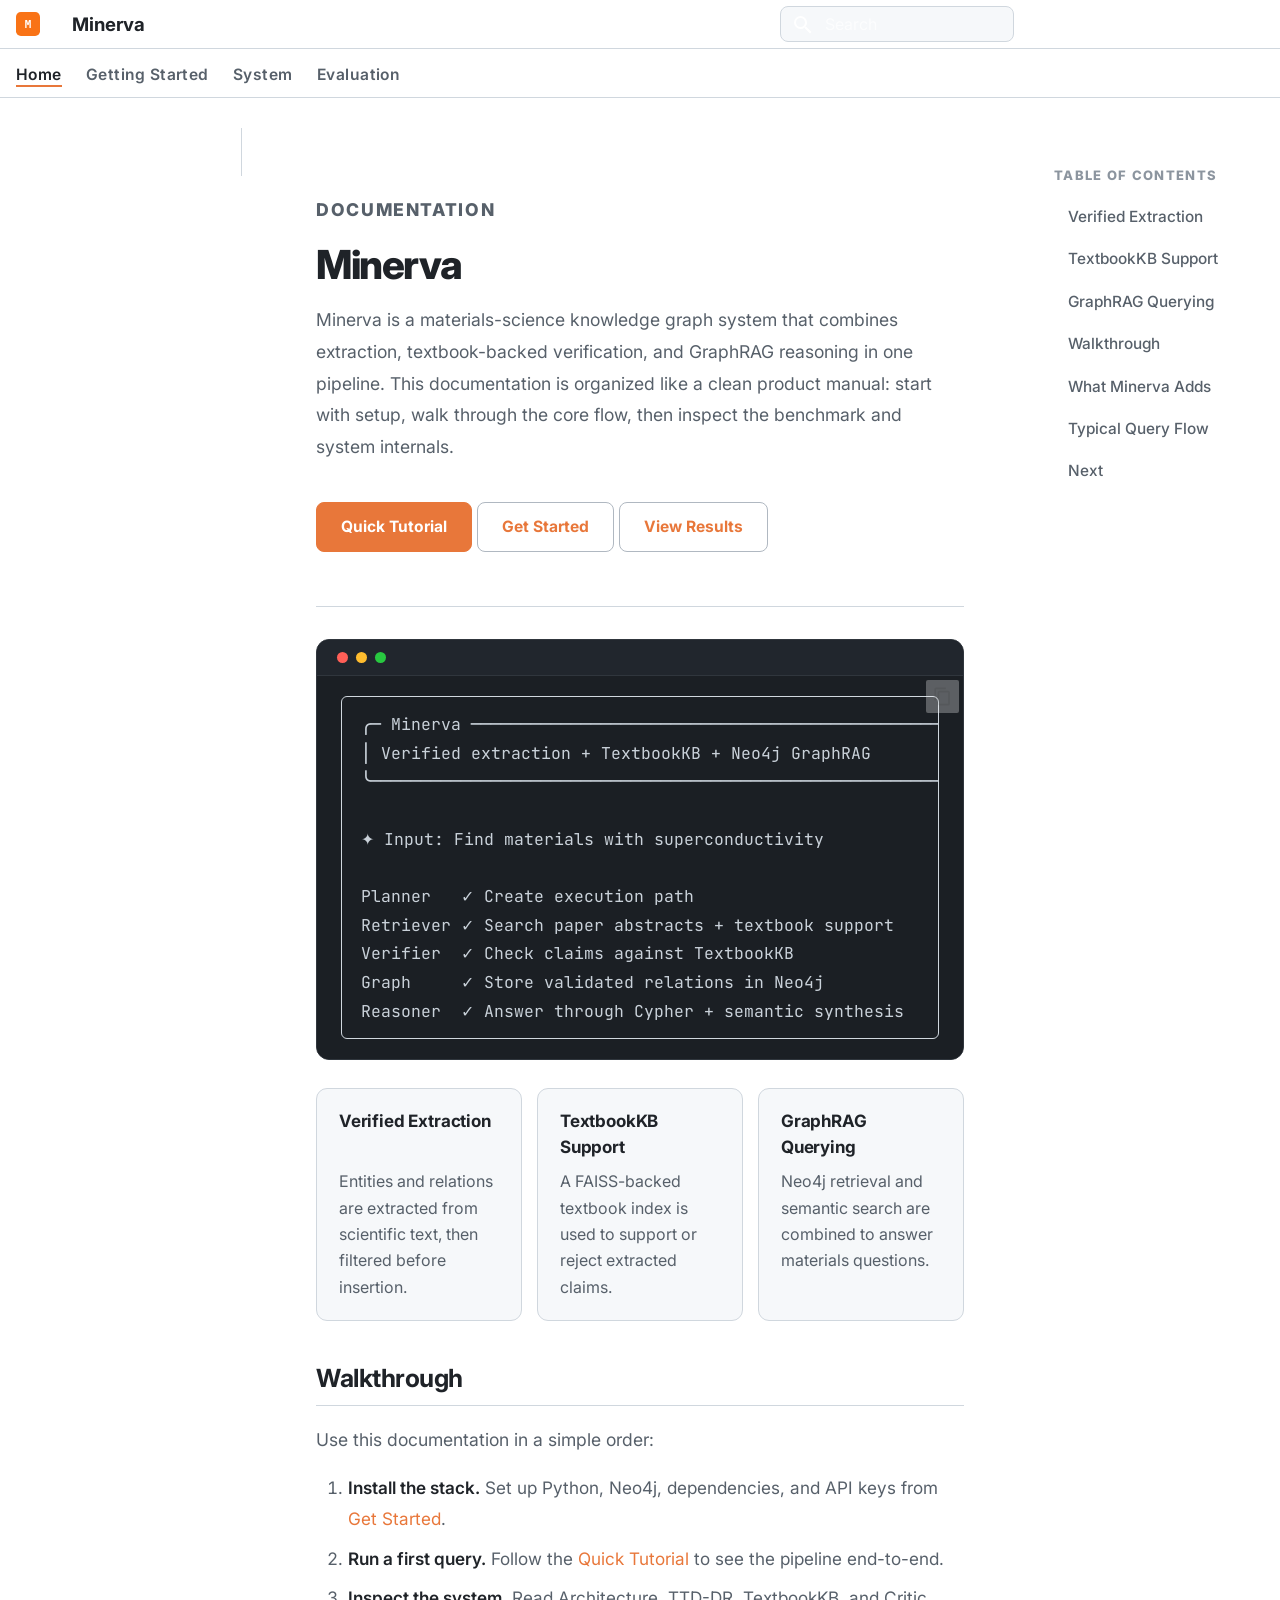
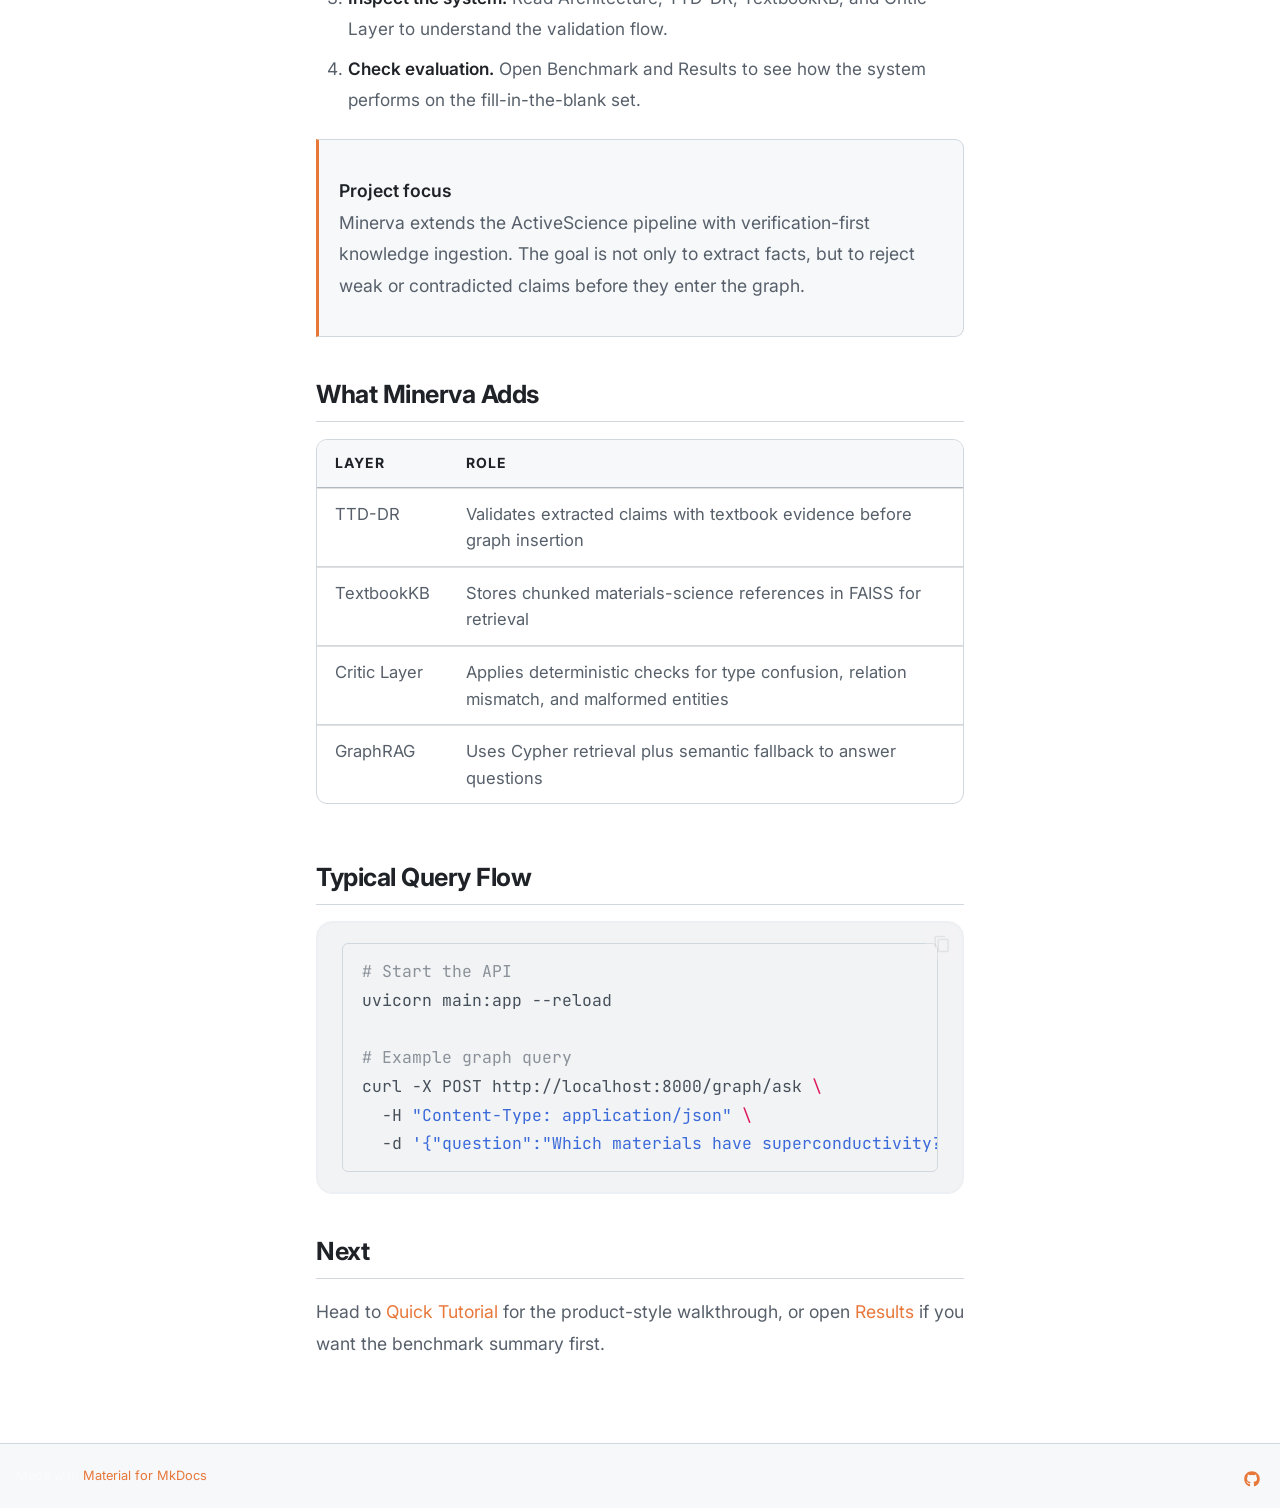
==== commit df8d82c7: "Deployed ae2fd82 with MkDocs version: 1.6.1" ====
--- a/index.html
+++ b/index.html
@@ -10,7 +10,7 @@
       
       
       
-        <link rel="canonical" href="https://snsevval.github.io/minerva-doc2-/">
+        <link rel="canonical" href="https://snsevval.github.io/scientific-literature-knowledge-graph/">
       
       
       
